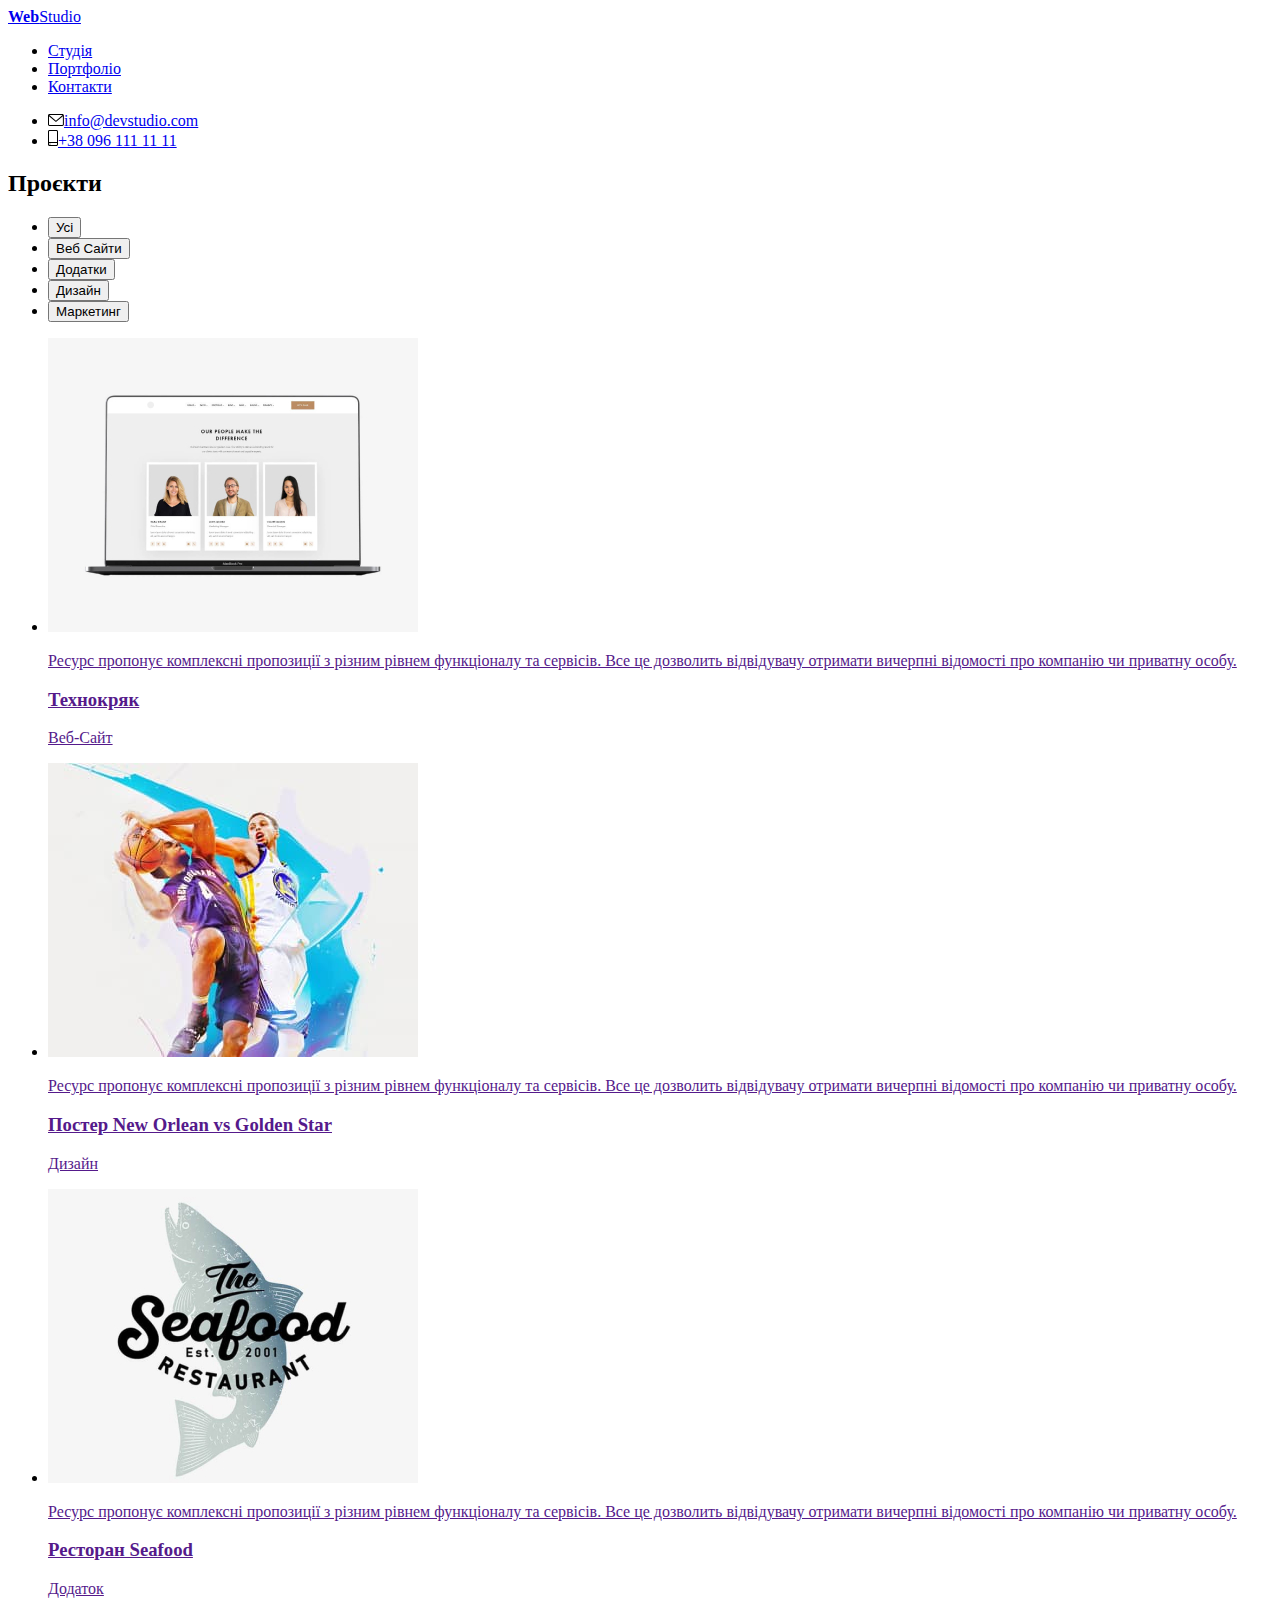
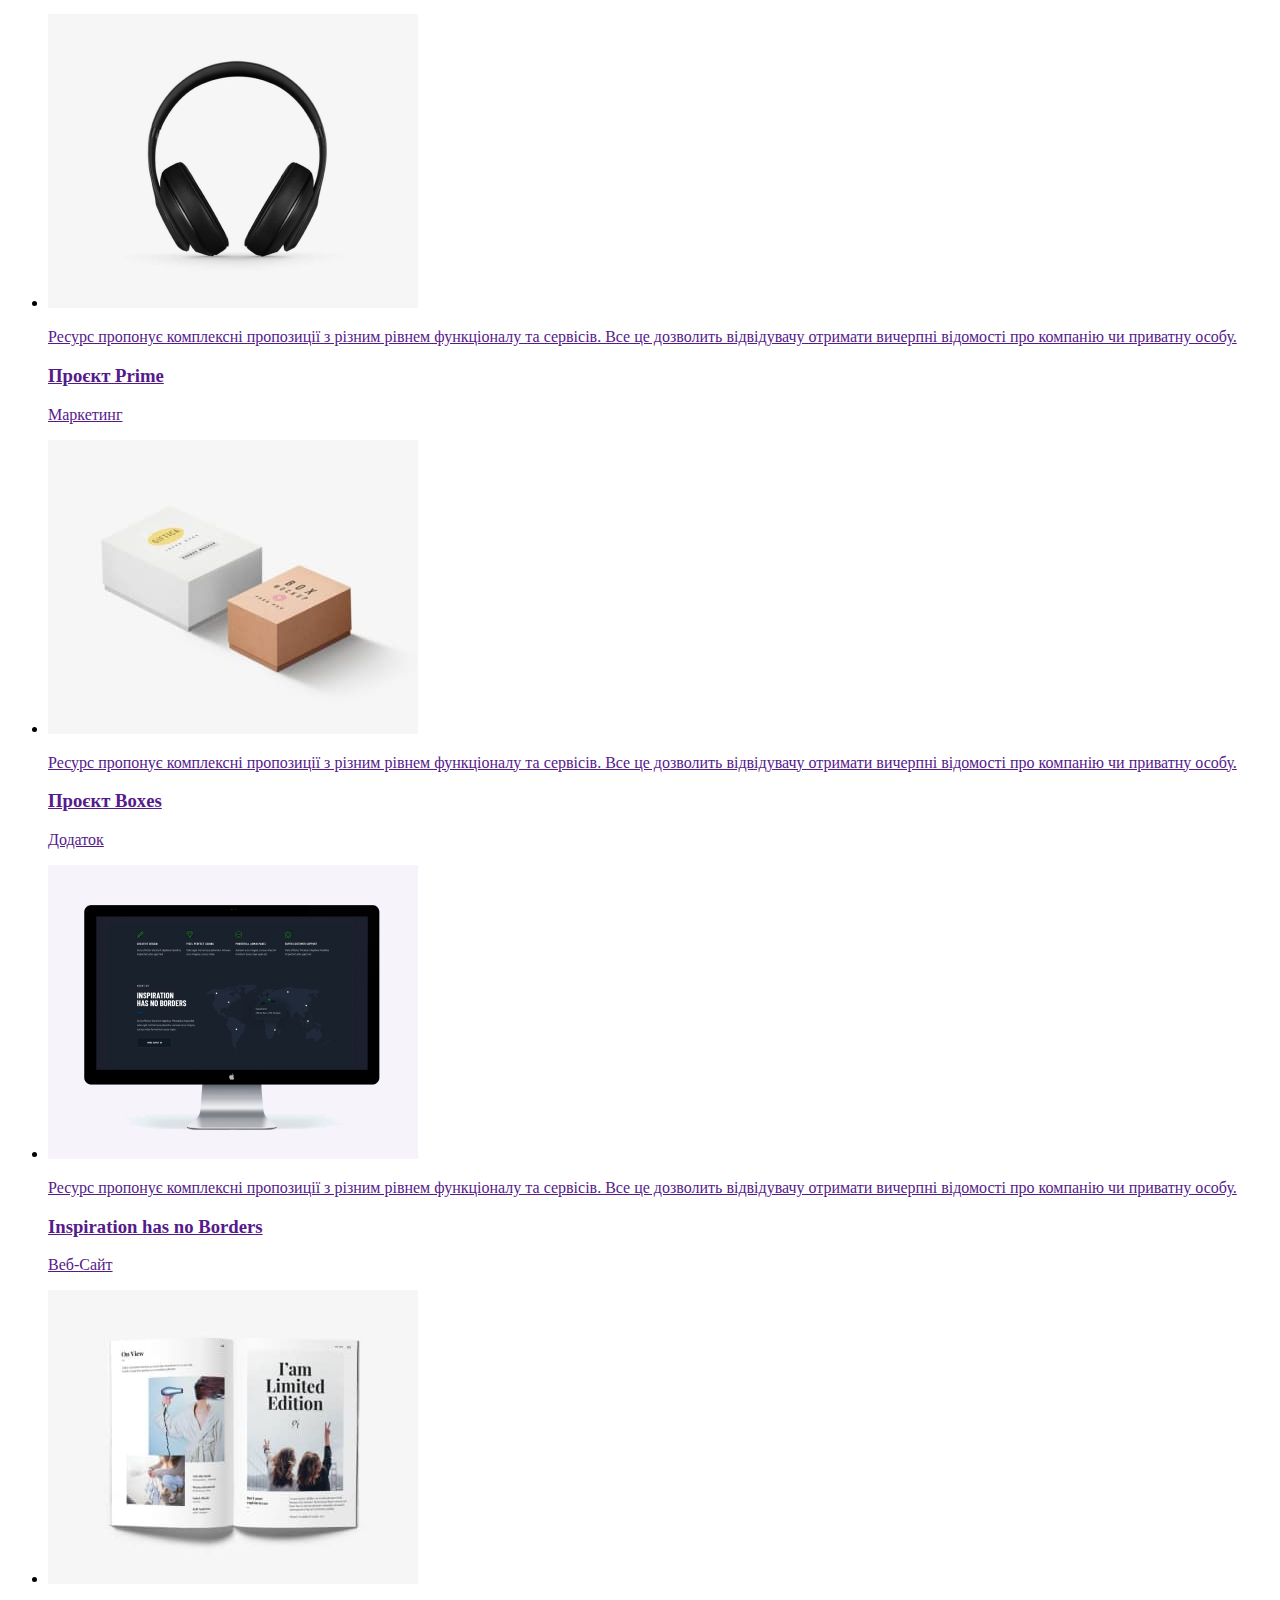
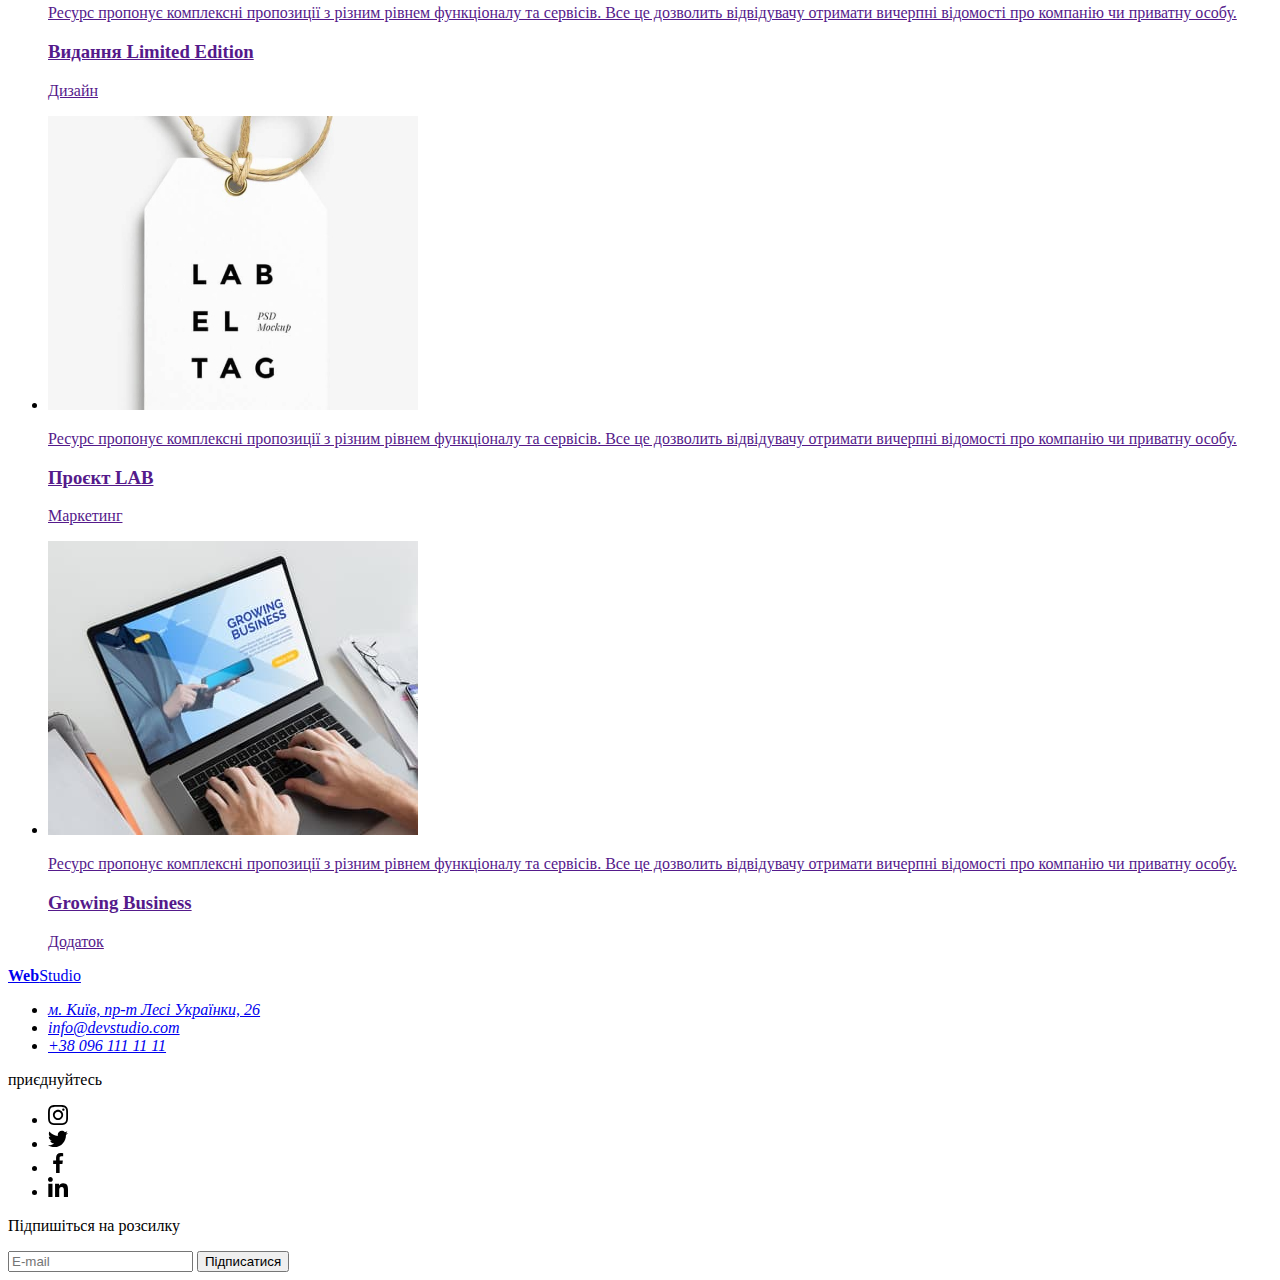
==== portfolio.html @ 529fc0c0 "help me" ====
<!DOCTYPE html>
<html lang="en">
  <head>
    <meta charset="UTF-8" />
    <meta name="viewport" content="width=device-width, initial-scale=1.0" />
    <title>WebStudio</title>
    <link rel="shortcut icon" href="./images/favicon.svg" type="image/x-icon" />
    <link
      rel="stylesheet"
      href="https://cdnjs.cloudflare.com/ajax/libs/modern-normalize/2.0.0/modern-normalize.min.css"
      integrity="sha512-4xo8blKMVCiXpTaLzQSLSw3KFOVPWhm/TRtuPVc4WG6kUgjH6J03IBuG7JZPkcWMxJ5huwaBpOpnwYElP/m6wg=="
      crossorigin="anonymous"
      referrerpolicy="no-referrer"
    />
    <link rel="preconnect" href="https://fonts.googleapis.com" />
    <link rel="preconnect" href="https://fonts.gstatic.com" crossorigin />
    <link
      href="https://fonts.googleapis.com/css2?family=Raleway:wght@700&family=Roboto:wght@400;500;700;900&display=swap"
      rel="stylesheet"
    />
  </head>
  <body>
    <header class="header">
      <div class="container">
        <a href="./index.html" class="link logo-link" class="logo"
          ><b class="logo-accent">Web</b>Studio</a
        >
        <nav class="nav">
          <ul class="list nav-list">
            <li class="nav-list-item">
              <a href="./index.html" class="nav-link">Студія</a>
            </li>
            <li class="nav-list-item">
              <a href="./portfolio.html" class="nav-link current">Портфоліо</a>
            </li>
            <li class="nav-list-item">
              <a href="./index.html" class="nav-link">Контакти</a>
            </li>
          </ul>
        </nav>
        <ul class="list contact-list">
          <li class="contact-list-item">
            <a href="mailto:info@devstudio.com" class="contact-link link"
            ><svg width="16" height="12" class="list-icon">
            <use href="./images/symbol-defs.svg#icon-envelope"></use></svg>info@devstudio.com
          </a>
          </li>
          <li class="contact-list-item">
            <a href="tel:+380961111111" class="contact-link link"
            ><svg width="10" height="16" class="list-icon">
            <use href="./images/symbol-defs.svg#icon-smartphone"></use></svg>+38 096 111 11 11
          </a>
          </li>
        </ul>
      </div>
    </header>
    <main class="main">
      <section class="projects">
        <div class="container">
          <h2 class="visually-hidden">Проєкти</h2>
          <ul class="list filter-list">
            <li class="filter-list-item">
              <button class="filter-btn">Усі</button>
            </li>
            <li class="filter-list-item">
              <button class="filter-btn">Веб Сайти</button>
            </li>
            <li class="filter-list-item">
              <button class="filter-btn">Додатки</button>
            </li>
            <li class="filter-list-item">
              <button class="filter-btn">Дизайн</button>
            </li>
            <li class="filter-list-item">
              <button class="filter-btn">Маркетинг</button>
            </li>
          </ul>
          <ul class="list projects-list">
            <li class="projects-item">
              <a href="" class="project-link">
                <div class="wrapper-project-img">
                  <img
                    src="./images/laptop_img.jpg"
                    class="project-img"
                    alt="Технокряк"
                  />
                  <div class="project-overlay">
                    <p class="text-overlay">
                      Ресурс пропонує комплексні пропозиції з різним рівнем
                      функціоналу та сервісів. Все це дозволить відвідувачу
                      отримати вичерпні відомості про компанію чи приватну
                      особу.
                    </p>
                  </div>
                </div>
                <div class="div-project">
                  <h3 class="project-item-title">Технокряк</h3>
                  <p class="project-subtitle">Веб-Сайт</p>
                </div>
              </a>
            </li>
            <li class="projects-item">
              <a href="" class="project-link">
                <div class="wrapper-project-img">
                  <img
                    src="./images/basketball_img.jpg"
                    class="project-img"
                    alt="Баскетбол"
                  />
                  <div class="project-overlay">
                    <p class="text-overlay">
                      Ресурс пропонує комплексні пропозиції з різним рівнем
                      функціоналу та сервісів. Все це дозволить відвідувачу
                      отримати вичерпні відомості про компанію чи приватну
                      особу.
                    </p>
                  </div>
                </div>
                <div class="div-project">
                  <h3 class="project-item-title">
                    Постер New Orlean vs Golden Star
                  </h3>
                  <p class="project-subtitle">Дизайн</p>
                </div>
              </a>
            </li>
            <li class="projects-item">
              <a href="" class="project-link">
                <div class="wrapper-project-img">
                  <img
                    src="./images/seafood_img.jpg"
                    class="project-img"
                    alt="Ресторан"
                  />
                  <div class="project-overlay">
                    <p class="text-overlay">
                      Ресурс пропонує комплексні пропозиції з різним рівнем
                      функціоналу та сервісів. Все це дозволить відвідувачу
                      отримати вичерпні відомості про компанію чи приватну
                      особу.
                    </p>
                  </div>
                </div>
                <div class="div-project">
                  <h3 class="project-item-title">Ресторан Seafood</h3>
                  <p class="project-subtitle">Додаток</p>
                </div>
              </a>
            </li>
            <li class="projects-item">
              <a href="" class="project-link">
                <div class="wrapper-project-img">
                  <img
                    src="./images/headphones_img.jpg"
                    class="project-img"
                    alt="навушнники"
                  />
                  <div class="project-overlay">
                    <p class="text-overlay">
                      Ресурс пропонує комплексні пропозиції з різним рівнем
                      функціоналу та сервісів. Все це дозволить відвідувачу
                      отримати вичерпні відомості про компанію чи приватну
                      особу.
                    </p>
                  </div>
                </div>
                <div class="div-project">
                  <h3 class="project-item-title">Проєкт Prime</h3>
                  <p class="project-subtitle">Маркетинг</p>
                </div>
              </a>
            </li>
            <li class="projects-item">
              <a href="" class="project-link">
                <div class="wrapper-project-img">
                  <img
                    src="./images/box_img.jpg"
                    class="project-img"
                    alt="Коробка"
                  />
                  <div class="project-overlay">
                    <p class="text-overlay">
                      Ресурс пропонує комплексні пропозиції з різним рівнем
                      функціоналу та сервісів. Все це дозволить відвідувачу
                      отримати вичерпні відомості про компанію чи приватну
                      особу.
                    </p>
                  </div>
                </div>
                <div class="div-project">
                  <h3 class="project-item-title">Проєкт Boxes</h3>
                  <p class="project-subtitle">Додаток</p>
                </div>
              </a>
            </li>
            <li class="projects-item">
              <a href="" class="project-link">
                <div class="wrapper-project-img">
                  <img
                    src="./images/screen_img.jpg"
                    class="project-img"
                    alt="екран"
                  />
                  <div class="project-overlay">
                    <p class="text-overlay">
                      Ресурс пропонує комплексні пропозиції з різним рівнем
                      функціоналу та сервісів. Все це дозволить відвідувачу
                      отримати вичерпні відомості про компанію чи приватну
                      особу.
                    </p>
                  </div>
                </div>
                <div class="div-project">
                  <h3 class="project-item-title">Inspiration has no Borders</h3>
                  <p class="project-subtitle">Веб-Сайт</p>
                </div>
              </a>
            </li>
            <li class="projects-item">
              <a href="" class="project-link">
                <div class="wrapper-project-img">
                  <img
                    src="./images/book_omg.jpg"
                    class="project-img"
                    alt="книга"
                  />
                  <div class="project-overlay">
                    <p class="text-overlay">
                      Ресурс пропонує комплексні пропозиції з різним рівнем
                      функціоналу та сервісів. Все це дозволить відвідувачу
                      отримати вичерпні відомості про компанію чи приватну
                      особу.
                    </p>
                  </div>
                </div>
                <div class="div-project">
                  <h3 class="project-item-title">Видання Limited Edition</h3>
                  <p class="project-subtitle">Дизайн</p>
                </div>
              </a>
            </li>
            <li class="projects-item">
              <a href="" class="project-link">
                <div class="wrapper-project-img">
                  <img
                    src="./images/lab_img.jpg"
                    class="project-img"
                    alt="Проект LAB"
                  />
                  <div class="project-overlay">
                    <p class="text-overlay">
                      Ресурс пропонує комплексні пропозиції з різним рівнем
                      функціоналу та сервісів. Все це дозволить відвідувачу
                      отримати вичерпні відомості про компанію чи приватну
                      особу.
                    </p>
                  </div>
                </div>
                <div class="div-project">
                  <h3 class="project-item-title">Проєкт LAB</h3>
                  <p class="project-subtitle">Маркетинг</p>
                </div>
              </a>
            </li>
            <li class="projects-item">
              <a href="" class="project-link">
                <div class="wrapper-project-img">
                  <img
                    src="./images/techno_img.jpg"
                    class="project-img"
                    alt="Бизнес"
                  />
                  <div class="project-overlay">
                    <p class="text-overlay">
                      Ресурс пропонує комплексні пропозиції з різним рівнем
                      функціоналу та сервісів. Все це дозволить відвідувачу
                      отримати вичерпні відомості про компанію чи приватну
                      особу.
                    </p>
                  </div>
                </div>
                <div class="div-project">
                  <h3 class="project-item-title">Growing Business</h3>
                  <p class="project-subtitle">Додаток</p>
                </div>
              </a>
            </li>
          </ul>
        </div>
      </section>
    </main>
    <footer class="footer">
      <div class="container">
        <div class="contact-div">
        <a href="./index.html" class="link footer-logo-link"><b class="logo-accent">Web</b>Studio</a>
        <address class="contact-address">
          <ul class="list contacts-list">
            <li class="contacts-list-item">
              <a
                href="https://goo.gl/maps/zTwNYQhZRMvZq7Xy6"
                target="_blank"
                class="address-link"
                >м. Київ, пр-т Лесі Українки, 26</a
              >
            </li>
            <li class="contacts-list-item">
              <a href="mailto:info@devstudio.com" class="footer-link"
                >info@devstudio.com</a
              >
            </li>
            <li class="contacts-list-item">
              <a href="tel:+380961111111" class="footer-link"
                >+38 096 111 11 11</a
              >
            </li>
          </ul>
        </address>
        </div>
        <div class="soc-div">
        <p class="join-subtitle">приєднуйтесь</p>
          <ul class="list join-soc-list">
              <li class="join-item"><a href="" class="soc-link"><svg width="20" height="20" class="soc-list-icon">
            <use href="./images/symbol-defs.svg#icon-instagram"></use></svg></a></li>
              <li class="join-item"><a href="" class="soc-link"><svg width="20" height="20" class="soc-list-icon">
            <use href="./images/symbol-defs.svg#icon-twitter"></use></svg></a></li>
              <li class="join-item"><a href="" class="soc-link"><svg width="20" height="20" class="soc-list-icon">
            <use href="./images/symbol-defs.svg#icon-facebook"></use></svg></a></li>
              <li class="join-item"><a href="" class="soc-link"><svg width="20" height="20" class="soc-list-icon">
            <use href="./images/symbol-defs.svg#icon-linkedin"></use></svg></a></li>
          </ul>
          </div>
          <div class="footer-form-div">
            <p class="footer-form-text">Підпишіться на розсилку</p>
            <form class="footer-form">
              <input type="email" name="email" placeholder="E-mail" class="footer-form-input">
              <button type="submit" class="footer-form-btn">Підписатися</button>
            </form>
          </div>
      </div>
    </footer>
  </body>
</html>
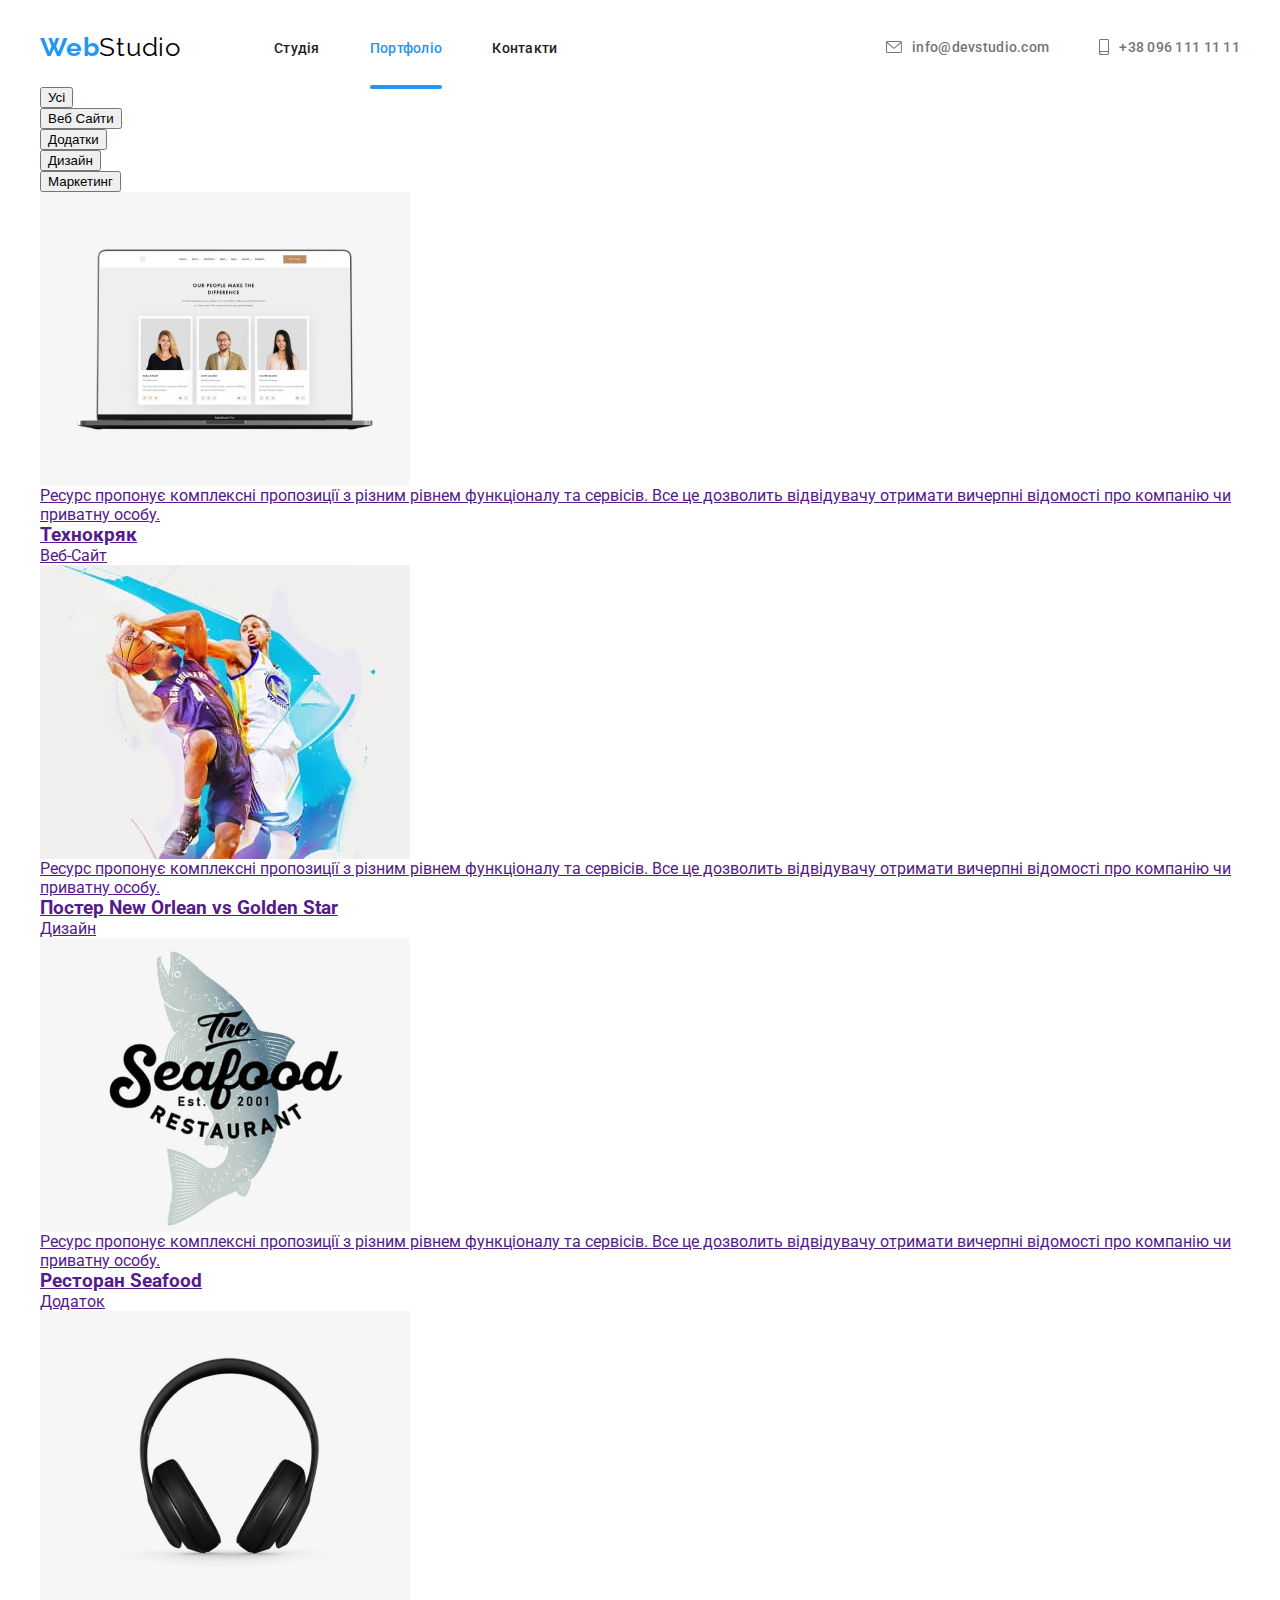
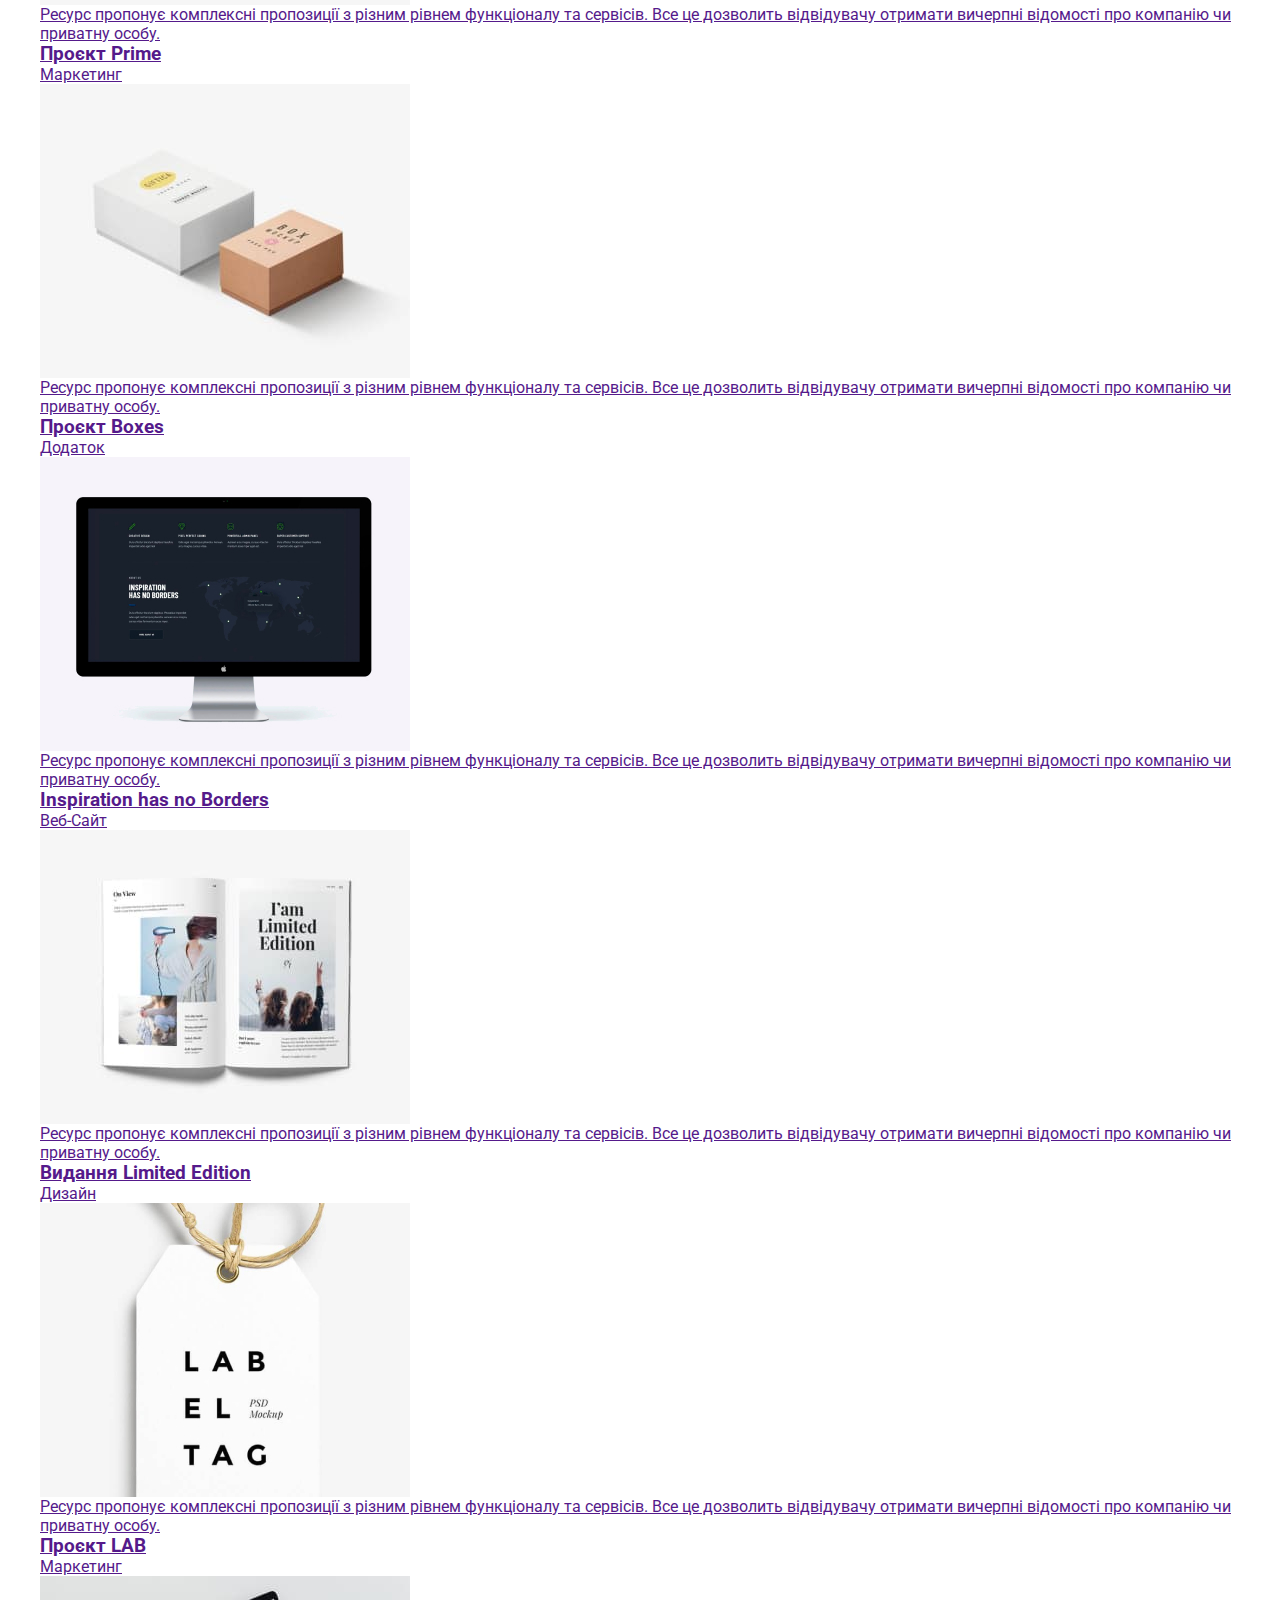
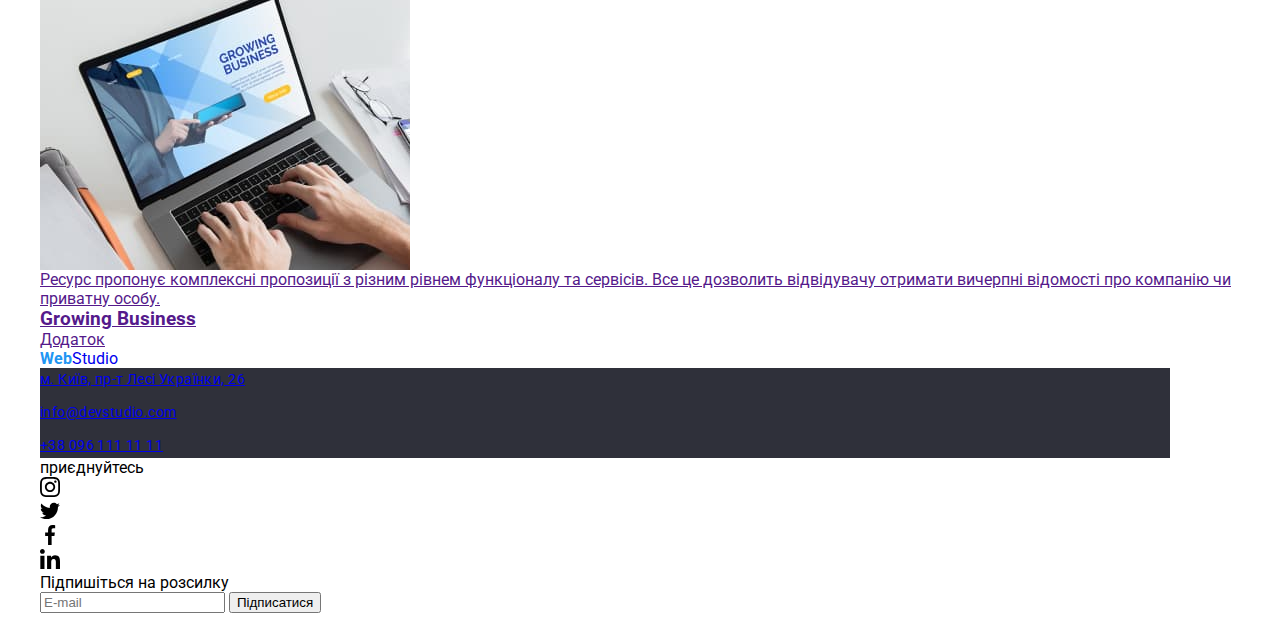
==== commit 0b6bab47: "big problem" ====
--- a/portfolio.html
+++ b/portfolio.html
@@ -12,6 +12,7 @@
       crossorigin="anonymous"
       referrerpolicy="no-referrer"
     />
+    <link rel="stylesheet" href="./css/main.min.css">
     <link rel="preconnect" href="https://fonts.googleapis.com" />
     <link rel="preconnect" href="https://fonts.gstatic.com" crossorigin />
     <link
--- a/css/main.min.css
+++ b/css/main.min.css
@@ -0,0 +1 @@
+:root{--accent-color: #2196f3;--main-color: #212121;--add-color: #757575;--add-white: #ffffff;--main-bd-color: #2f303a;--bg-color: #4DB02A}body{font-family:Roboto}h1,h2,h3,h4,p{margin-top:0;margin-bottom:0}ul{margin-top:0;margin-bottom:0;padding-left:0}img{display:block;max-width:100%;height:auto}.list{list-style:none;padding:0}.link{text-decoration:none}.visually-hidden{position:absolute;width:1px;height:1px;margin:-1px;border:0;padding:0;white-space:nowrap;-webkit-clip-path:inset(100%);clip-path:inset(100%);clip:rect(0 0 0 0);overflow:hidden}.container{width:1200px;margin:0 auto;padding:0 15px}.header{padding-top:24px;padding-bottom:25px}.header .container{display:-webkit-box;display:-ms-flexbox;display:flex;-webkit-box-align:center;-ms-flex-align:center;align-items:center}.logo-link{font-family:Raleway;font-size:26px;letter-spacing:.78px;margin-right:93px;color:#000}.logo-link{text-decoration:none}.current.nav-link{color:var(--accent-color)}.current::after{content:"";display:block;height:4px;width:100%;background-color:var(--accent-color);position:absolute;top:45px;border-radius:2px;-webkit-transition:-webkit-transform 250ms cubic-bezier(0.4, 0, 0.2, 1);transition:-webkit-transform 250ms cubic-bezier(0.4, 0, 0.2, 1);transition:transform 250ms cubic-bezier(0.4, 0, 0.2, 1);transition:transform 250ms cubic-bezier(0.4, 0, 0.2, 1), -webkit-transform 250ms cubic-bezier(0.4, 0, 0.2, 1)}.current:hover:after{-webkit-transform:translateY(-20px);-ms-transform:translateY(-20px);transform:translateY(-20px)}.logo-accent{color:var(--accent-color)}.nav-list{display:-webkit-box;display:-ms-flexbox;display:flex;gap:50px}.nav-link{color:var(--main-color);font-size:14px;font-weight:500;letter-spacing:.28px;text-decoration:none;position:relative;-webkit-transition:color 250ms cubic-bezier(0.4, 0, 0.2, 1);transition:color 250ms cubic-bezier(0.4, 0, 0.2, 1)}.nav-link:hover,.nav-link:focus{color:var(--accent-color);cursor:pointer}.advantages{padding-top:94px;padding-bottom:94px}.advantages-list{display:-webkit-box;display:-ms-flexbox;display:flex;gap:30px}.advantages-item-title{color:var(--main-color);font-size:14px;letter-spacing:.42px;-ms-flex-preferred-size:calc((100% - 90px)/4);flex-basis:calc((100% - 90px)/4)}.advantages-item-title::before{content:"";width:270px;height:120px;border-radius:4px;background-color:var(--add-white);background-position:center;background-repeat:no-repeat;display:block;margin-bottom:30px}.advantages-item-title:nth-child(1)::before{background-image:url(../images/group_svg1_svg.svg)}.advantages-item-title:nth-child(2)::before{background-image:url(../images/clock_svg2_svg.svg)}.advantages-item-title:nth-child(3)::before{background-image:url(../images/diagram_svg3_svg.svg)}.advantages-item-title:nth-child(4)::before{background-image:url(../images/astronaut_svg4_svg.svg)}.advantages-subtitle{color:var(--add-color);font-size:14px;line-height:1.71;letter-spacing:.42px}.advantages-title{color:var(--main-color);font-size:14px;padding-bottom:10px}.contact-address{color:var(--add-white);background-color:var(--main-bd-color);font-size:14px;line-height:1.71;letter-spacing:.42px;text-decoration:none;-webkit-transition:color 250ms cubic-bezier(0.4, 0, 0.2, 1);transition:color 250ms cubic-bezier(0.4, 0, 0.2, 1)}.contact-address:hover{color:var(--accent-color);cursor:pointer}.contact-address{font-style:normal}.contact-div{margin-right:70px;display:-webkit-box;display:-ms-flexbox;display:flex;-webkit-box-orient:vertical;-webkit-box-direction:normal;-ms-flex-direction:column;flex-direction:column}.contact-list{color:var(--add-color);font-size:14px;font-weight:500;letter-spacing:.28px;text-decoration:none;display:-webkit-box;display:-ms-flexbox;display:flex;margin-left:auto;gap:50px}.contact-link{color:var(--add-color);font-size:14px;font-weight:500;letter-spacing:.28px;text-decoration:none;display:-webkit-box;display:-ms-flexbox;display:flex;-webkit-box-align:center;-ms-flex-align:center;align-items:center;gap:10px;-webkit-transition:color 250ms cubic-bezier(0.4, 0, 0.2, 1);transition:color 250ms cubic-bezier(0.4, 0, 0.2, 1)}.contact-link:hover,.contact-link:focus{color:var(--accent-color);cursor:pointer}.contacts-list-item:not(:last-child){margin-bottom:9px}.list-icon{display:inline-block;fill:#757575;-webkit-transition:fill 250ms cubic-bezier(0.4, 0, 0.2, 1);transition:fill 250ms cubic-bezier(0.4, 0, 0.2, 1)}.contact-link:hover .list-icon,.contact-link:focus .list-icon{fill:var(--accent-color)}.hero-contant{color:var(--add-white);background-color:var(--main-bd-color);text-align:center;padding-top:200px;padding-bottom:200px;background-repeat:no-repeat;background-image:-webkit-gradient(linear, left top, left bottom, from(rgba(47, 48, 58, 0.4)), to(rgba(47, 48, 58, 0.4))),url(../images/peaple_img.jpg);background-image:linear-gradient(rgba(47, 48, 58, 0.4), rgba(47, 48, 58, 0.4)),url(../images/peaple_img.jpg);text-align:center}.hero-contant-title{color:var(--add-white);font-size:44px;font-weight:900;line-height:1.36;margin-bottom:30px;text-transform:uppercase;letter-spacing:2.64px}.hero-contant-btn{color:var(--add-white);background-color:var(--accent-color);font-size:16px;font-weight:700;line-height:1.87;letter-spacing:.96px;border-radius:4px;padding-top:10px;padding-bottom:10px;padding-left:32px;padding-right:32px;border:none;-webkit-box-shadow:0px 4px 4px 0px rgba(0,0,0,.15);box-shadow:0px 4px 4px 0px rgba(0,0,0,.15);-webkit-transition:opacity 250ms cubic-bezier(0.4, 0, 0.2, 1);transition:opacity 250ms cubic-bezier(0.4, 0, 0.2, 1)}.hero-contant-btn:hover,.hero-contant-btn:focus{cursor:pointer;opacity:.7}.header{padding-top:24px;padding-bottom:25px}.header .container{display:-webkit-box;display:-ms-flexbox;display:flex;-webkit-box-align:center;-ms-flex-align:center;align-items:center}.logo-link{font-family:Raleway;font-size:26px;letter-spacing:.78px;margin-right:93px;color:#000}.logo-link{text-decoration:none}.current.nav-link{color:var(--accent-color)}.current::after{content:"";display:block;height:4px;width:100%;background-color:var(--accent-color);position:absolute;top:45px;border-radius:2px;-webkit-transition:-webkit-transform 250ms cubic-bezier(0.4, 0, 0.2, 1);transition:-webkit-transform 250ms cubic-bezier(0.4, 0, 0.2, 1);transition:transform 250ms cubic-bezier(0.4, 0, 0.2, 1);transition:transform 250ms cubic-bezier(0.4, 0, 0.2, 1), -webkit-transform 250ms cubic-bezier(0.4, 0, 0.2, 1)}.current:hover:after{-webkit-transform:translateY(-20px);-ms-transform:translateY(-20px);transform:translateY(-20px)}.logo-accent{color:var(--accent-color)}.nav-list{display:-webkit-box;display:-ms-flexbox;display:flex;gap:50px}.nav-link{color:var(--main-color);font-size:14px;font-weight:500;letter-spacing:.28px;text-decoration:none;position:relative;-webkit-transition:color 250ms cubic-bezier(0.4, 0, 0.2, 1);transition:color 250ms cubic-bezier(0.4, 0, 0.2, 1)}.nav-link:hover,.nav-link:focus{color:var(--accent-color);cursor:pointer}/*# sourceMappingURL=main.min.css.map */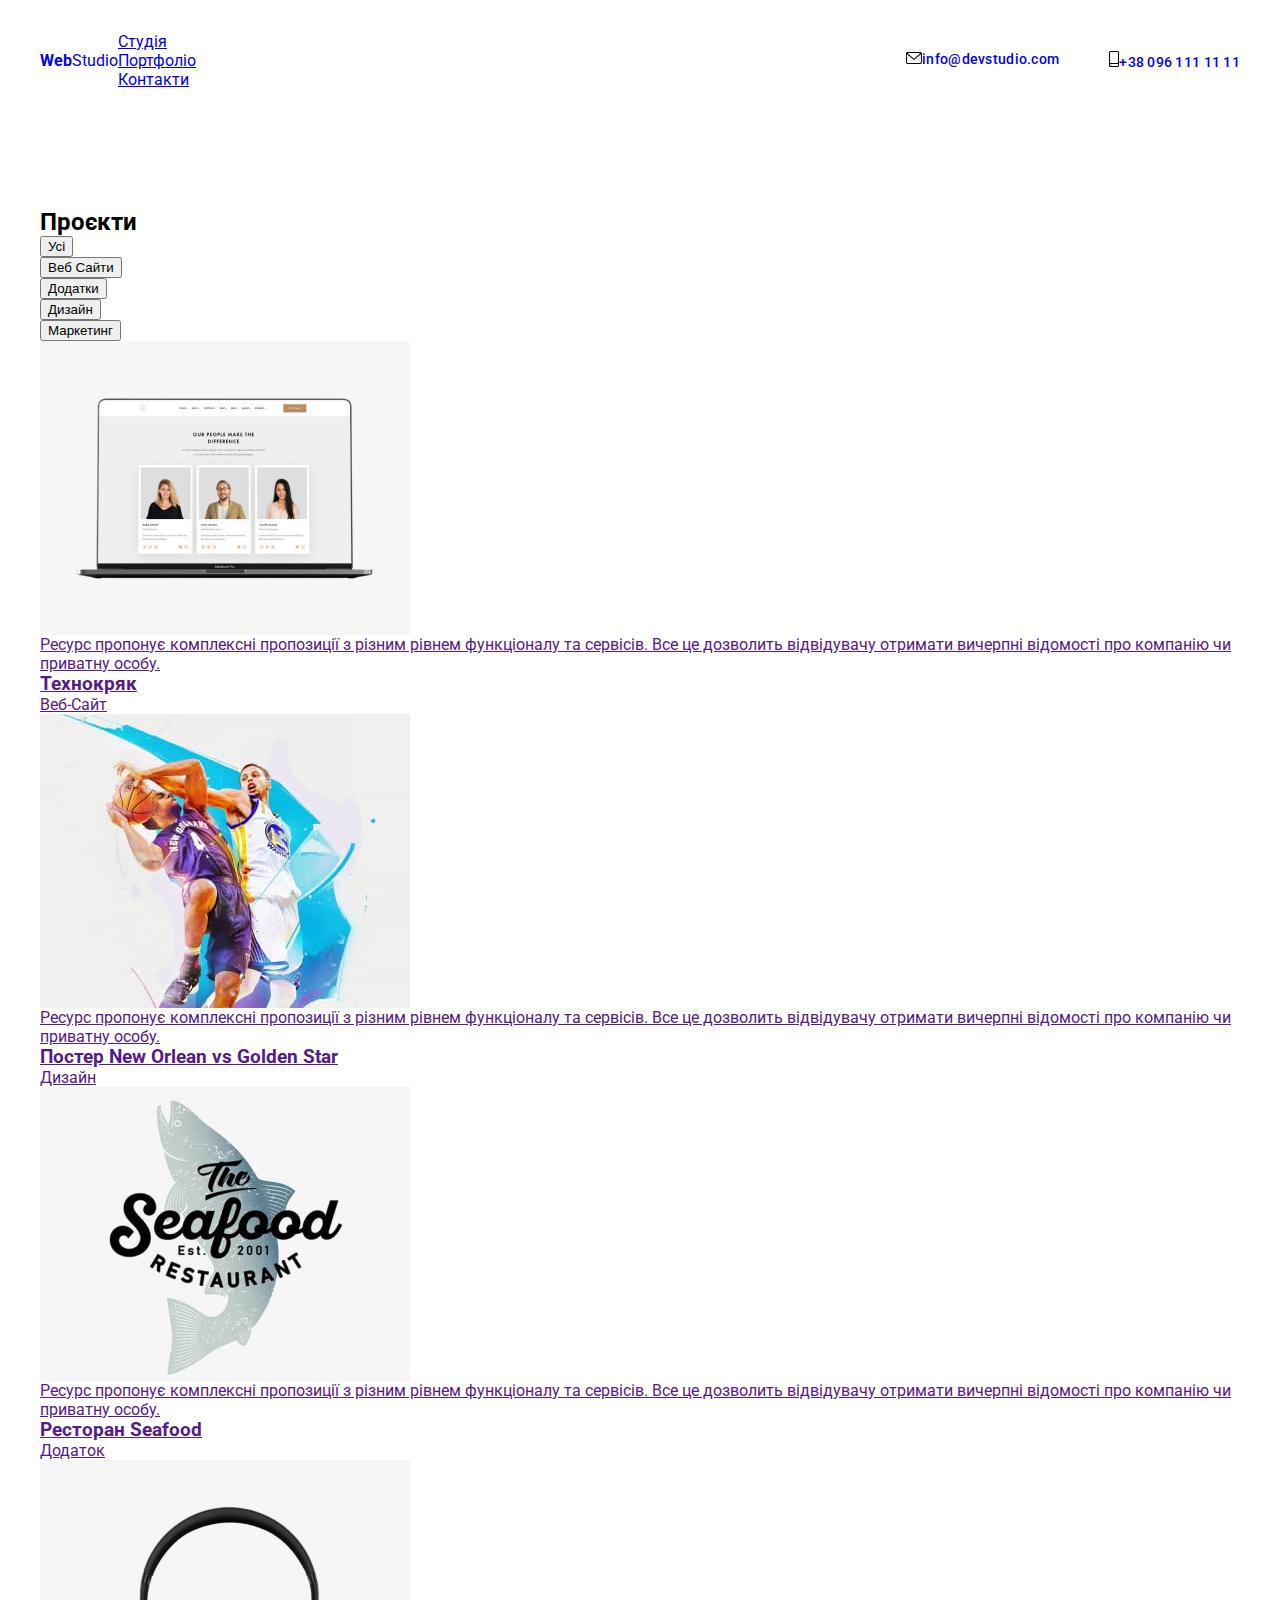
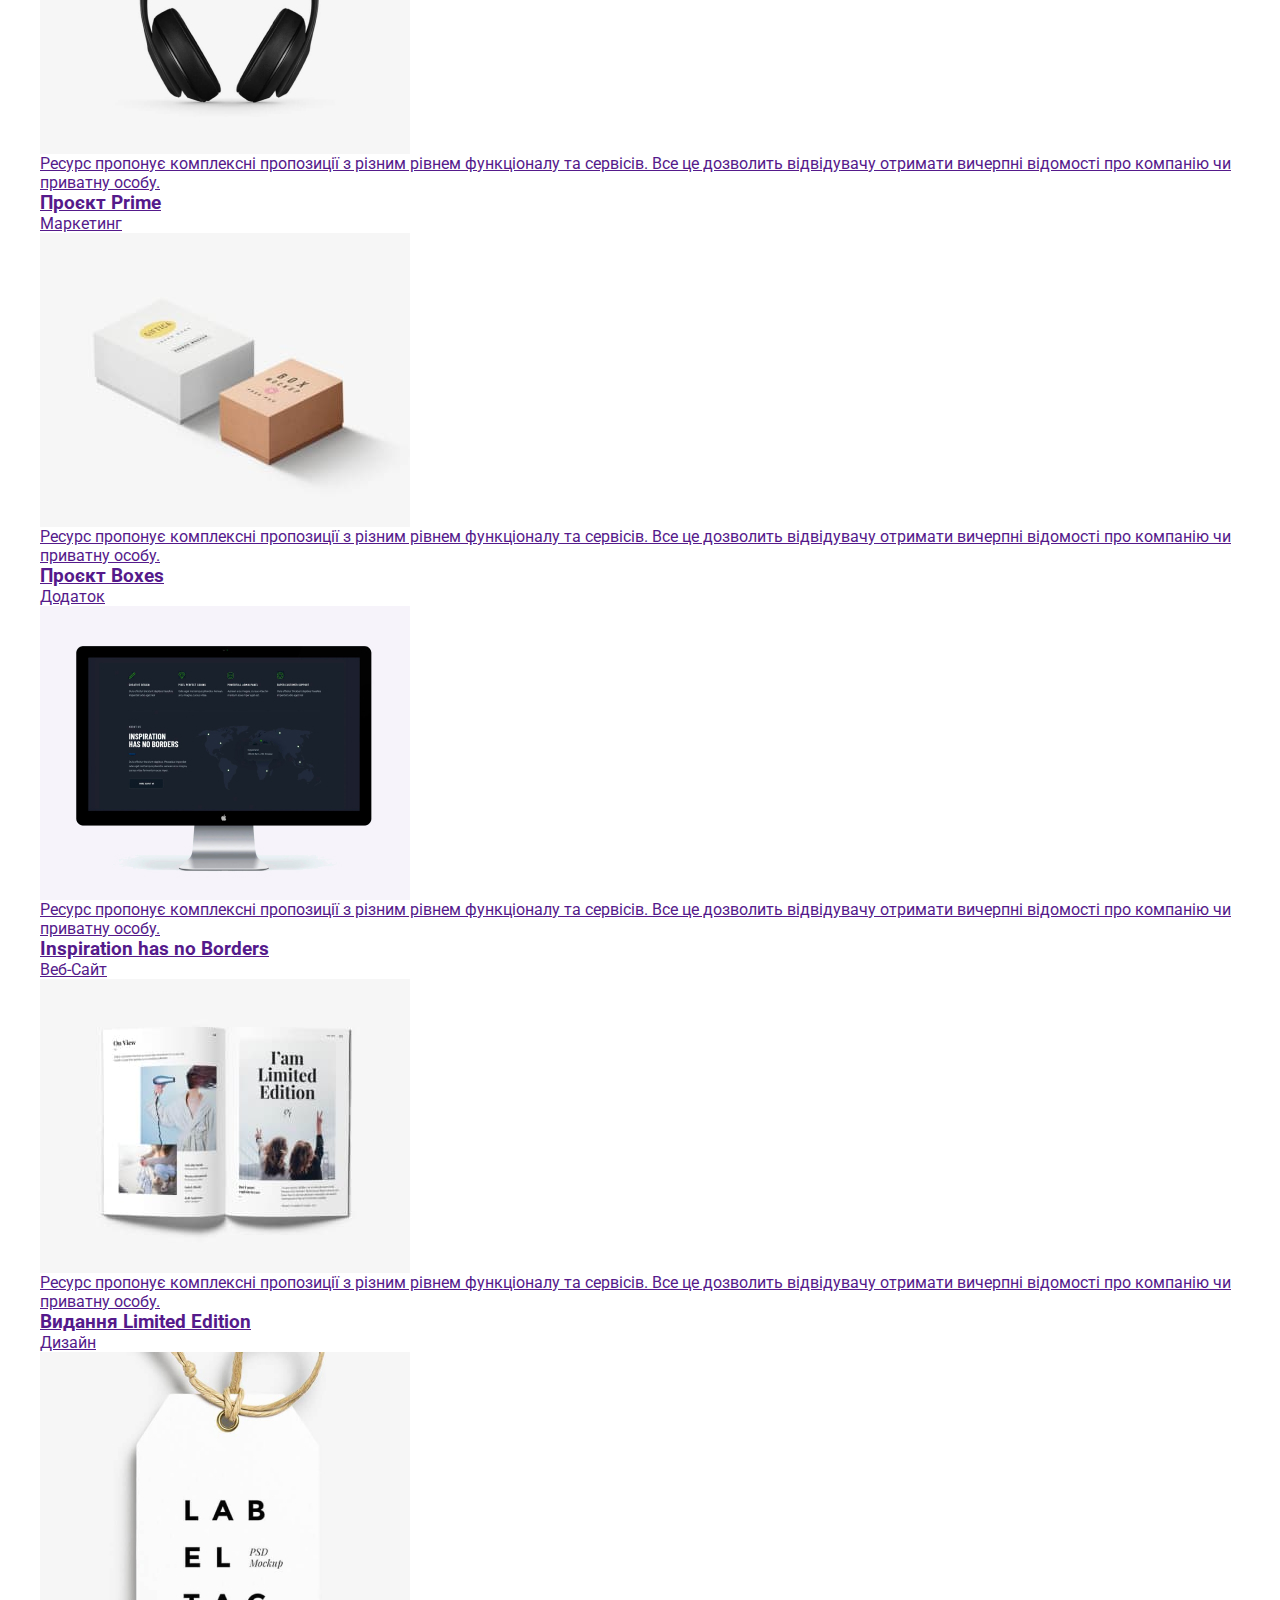
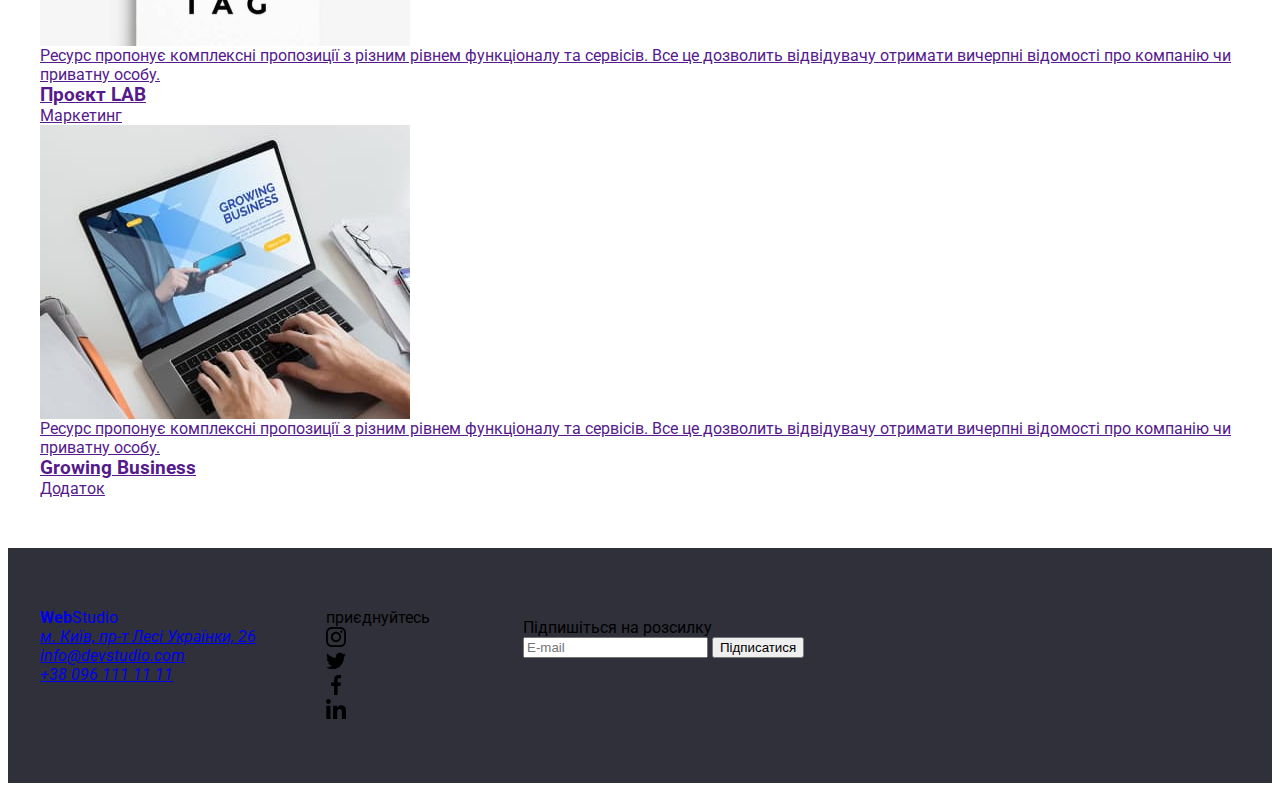
==== commit 43bddfce: "Finish and review" ====
--- a/portfolio.html
+++ b/portfolio.html
@@ -23,32 +23,30 @@
   <body>
     <header class="header">
       <div class="container">
-        <a href="./index.html" class="link logo-link" class="logo"
-          ><b class="logo-accent">Web</b>Studio</a
-        >
+       <a href="./index.html"  class="logo header__logo link"><b class="logo__accent">Web</b>Studio</a>
         <nav class="nav">
-          <ul class="list nav-list">
-            <li class="nav-list-item">
-              <a href="./index.html" class="nav-link">Студія</a>
-            </li>
-            <li class="nav-list-item">
-              <a href="./portfolio.html" class="nav-link current">Портфоліо</a>
-            </li>
-            <li class="nav-list-item">
-              <a href="./index.html" class="nav-link">Контакти</a>
+          <ul class="list nav__list">
+            <li class="nav__item">
+              <a href="./index.html" class="nav__link">Студія</a>
+            </li>
+            <li class="nav__item">
+              <a href="./portfolio.html" class="nav__link--current">Портфоліо</a>
+            </li>
+            <li class="nav__item">
+              <a href="./index.html" class="nav__link">Контакти</a>
             </li>
           </ul>
         </nav>
         <ul class="list contact-list">
-          <li class="contact-list-item">
-            <a href="mailto:info@devstudio.com" class="contact-link link"
-            ><svg width="16" height="12" class="list-icon">
+          <li class="contact__item">
+            <a href="mailto:info@devstudio.com" class="contact-list__link link"
+            ><svg width="16" height="12" class="contact-list__icon">
             <use href="./images/symbol-defs.svg#icon-envelope"></use></svg>info@devstudio.com
           </a>
           </li>
-          <li class="contact-list-item">
-            <a href="tel:+380961111111" class="contact-link link"
-            ><svg width="10" height="16" class="list-icon">
+          <li class="contact__item">
+            <a href="tel:+380961111111" class="contact-list__link link"
+            ><svg width="10" height="16" class="contact-list__icon">
             <use href="./images/symbol-defs.svg#icon-smartphone"></use></svg>+38 096 111 11 11
           </a>
           </li>
@@ -58,231 +56,231 @@
     <main class="main">
       <section class="projects">
         <div class="container">
-          <h2 class="visually-hidden">Проєкти</h2>
-          <ul class="list filter-list">
-            <li class="filter-list-item">
-              <button class="filter-btn">Усі</button>
-            </li>
-            <li class="filter-list-item">
-              <button class="filter-btn">Веб Сайти</button>
-            </li>
-            <li class="filter-list-item">
-              <button class="filter-btn">Додатки</button>
-            </li>
-            <li class="filter-list-item">
-              <button class="filter-btn">Дизайн</button>
-            </li>
-            <li class="filter-list-item">
-              <button class="filter-btn">Маркетинг</button>
-            </li>
-          </ul>
-          <ul class="list projects-list">
-            <li class="projects-item">
-              <a href="" class="project-link">
-                <div class="wrapper-project-img">
+          <h2 class="visually__hidden">Проєкти</h2>
+          <ul class="list filter__list">
+            <li class="filter__item">
+              <button class="filter__btn">Усі</button>
+            </li>
+            <li class="filter__item">
+              <button class="filter__btn">Веб Сайти</button>
+            </li>
+            <li class="filter__item">
+              <button class="filter__btn">Додатки</button>
+            </li>
+            <li class="filter__item">
+              <button class="filter__btn">Дизайн</button>
+            </li>
+            <li class="filter__item">
+              <button class="filter__btn">Маркетинг</button>
+            </li>
+          </ul>
+          <ul class="list projects__list">
+            <li class="projects__item">
+              <a href="" class="project__link">
+                <div class="project__wrapper-img">
                   <img
                     src="./images/laptop_img.jpg"
-                    class="project-img"
+                    class="project__img"
                     alt="Технокряк"
                   />
-                  <div class="project-overlay">
-                    <p class="text-overlay">
-                      Ресурс пропонує комплексні пропозиції з різним рівнем
-                      функціоналу та сервісів. Все це дозволить відвідувачу
-                      отримати вичерпні відомості про компанію чи приватну
-                      особу.
-                    </p>
-                  </div>
-                </div>
-                <div class="div-project">
-                  <h3 class="project-item-title">Технокряк</h3>
-                  <p class="project-subtitle">Веб-Сайт</p>
-                </div>
-              </a>
-            </li>
-            <li class="projects-item">
-              <a href="" class="project-link">
-                <div class="wrapper-project-img">
+                  <div class="project__overlay">
+                    <p class="text__overlay">
+                      Ресурс пропонує комплексні пропозиції з різним рівнем
+                      функціоналу та сервісів. Все це дозволить відвідувачу
+                      отримати вичерпні відомості про компанію чи приватну
+                      особу.
+                    </p>
+                  </div>
+                </div>
+                <div class="div__project">
+                  <h3 class="project__title">Технокряк</h3>
+                  <p class="project__subtitle">Веб-Сайт</p>
+                </div>
+              </a>
+            </li>
+            <li class="projects__item">
+              <a href="" class="project__link">
+                <div class="project__wrapper-img">
                   <img
                     src="./images/basketball_img.jpg"
-                    class="project-img"
+                    class="project__img"
                     alt="Баскетбол"
                   />
-                  <div class="project-overlay">
-                    <p class="text-overlay">
-                      Ресурс пропонує комплексні пропозиції з різним рівнем
-                      функціоналу та сервісів. Все це дозволить відвідувачу
-                      отримати вичерпні відомості про компанію чи приватну
-                      особу.
-                    </p>
-                  </div>
-                </div>
-                <div class="div-project">
-                  <h3 class="project-item-title">
+                  <div class="project__overlay">
+                    <p class="text__overlay">
+                      Ресурс пропонує комплексні пропозиції з різним рівнем
+                      функціоналу та сервісів. Все це дозволить відвідувачу
+                      отримати вичерпні відомості про компанію чи приватну
+                      особу.
+                    </p>
+                  </div>
+                </div>
+                <div class="div__project">
+                  <h3 class="project__title">
                     Постер New Orlean vs Golden Star
                   </h3>
-                  <p class="project-subtitle">Дизайн</p>
-                </div>
-              </a>
-            </li>
-            <li class="projects-item">
-              <a href="" class="project-link">
-                <div class="wrapper-project-img">
+                  <p class="project__subtitle">Дизайн</p>
+                </div>
+              </a>
+            </li>
+            <li class="projects__item">
+              <a href="" class="project__link">
+                <div class="wrapper__project-img">
                   <img
                     src="./images/seafood_img.jpg"
-                    class="project-img"
+                    class="project__img"
                     alt="Ресторан"
                   />
-                  <div class="project-overlay">
-                    <p class="text-overlay">
-                      Ресурс пропонує комплексні пропозиції з різним рівнем
-                      функціоналу та сервісів. Все це дозволить відвідувачу
-                      отримати вичерпні відомості про компанію чи приватну
-                      особу.
-                    </p>
-                  </div>
-                </div>
-                <div class="div-project">
-                  <h3 class="project-item-title">Ресторан Seafood</h3>
-                  <p class="project-subtitle">Додаток</p>
-                </div>
-              </a>
-            </li>
-            <li class="projects-item">
-              <a href="" class="project-link">
-                <div class="wrapper-project-img">
+                  <div class="project__overlay">
+                    <p class="text__overlay">
+                      Ресурс пропонує комплексні пропозиції з різним рівнем
+                      функціоналу та сервісів. Все це дозволить відвідувачу
+                      отримати вичерпні відомості про компанію чи приватну
+                      особу.
+                    </p>
+                  </div>
+                </div>
+                <div class="div__project">
+                  <h3 class="project__title">Ресторан Seafood</h3>
+                  <p class="project__subtitle">Додаток</p>
+                </div>
+              </a>
+            </li>
+            <li class="projects__item">
+              <a href="" class="project__link">
+                <div class="wrapper__project-img">
                   <img
                     src="./images/headphones_img.jpg"
-                    class="project-img"
+                    class="project__img"
                     alt="навушнники"
                   />
-                  <div class="project-overlay">
-                    <p class="text-overlay">
-                      Ресурс пропонує комплексні пропозиції з різним рівнем
-                      функціоналу та сервісів. Все це дозволить відвідувачу
-                      отримати вичерпні відомості про компанію чи приватну
-                      особу.
-                    </p>
-                  </div>
-                </div>
-                <div class="div-project">
-                  <h3 class="project-item-title">Проєкт Prime</h3>
-                  <p class="project-subtitle">Маркетинг</p>
-                </div>
-              </a>
-            </li>
-            <li class="projects-item">
-              <a href="" class="project-link">
-                <div class="wrapper-project-img">
+                  <div class="project__overlay">
+                    <p class="text__overlay">
+                      Ресурс пропонує комплексні пропозиції з різним рівнем
+                      функціоналу та сервісів. Все це дозволить відвідувачу
+                      отримати вичерпні відомості про компанію чи приватну
+                      особу.
+                    </p>
+                  </div>
+                </div>
+                <div class="div__project">
+                  <h3 class="project__title">Проєкт Prime</h3>
+                  <p class="project__subtitle">Маркетинг</p>
+                </div>
+              </a>
+            </li>
+            <li class="projects__item">
+              <a href="" class="project__link">
+                <div class="wrapper__project-img">
                   <img
                     src="./images/box_img.jpg"
-                    class="project-img"
+                    class="project__img"
                     alt="Коробка"
                   />
-                  <div class="project-overlay">
-                    <p class="text-overlay">
-                      Ресурс пропонує комплексні пропозиції з різним рівнем
-                      функціоналу та сервісів. Все це дозволить відвідувачу
-                      отримати вичерпні відомості про компанію чи приватну
-                      особу.
-                    </p>
-                  </div>
-                </div>
-                <div class="div-project">
-                  <h3 class="project-item-title">Проєкт Boxes</h3>
-                  <p class="project-subtitle">Додаток</p>
-                </div>
-              </a>
-            </li>
-            <li class="projects-item">
-              <a href="" class="project-link">
-                <div class="wrapper-project-img">
+                  <div class="project__overlay">
+                    <p class="text__overlay">
+                      Ресурс пропонує комплексні пропозиції з різним рівнем
+                      функціоналу та сервісів. Все це дозволить відвідувачу
+                      отримати вичерпні відомості про компанію чи приватну
+                      особу.
+                    </p>
+                  </div>
+                </div>
+                <div class="div__project">
+                  <h3 class="project__title">Проєкт Boxes</h3>
+                  <p class="project__subtitle">Додаток</p>
+                </div>
+              </a>
+            </li>
+            <li class="projects__item">
+              <a href="" class="project__link">
+                <div class="wrapper__project-img">
                   <img
                     src="./images/screen_img.jpg"
-                    class="project-img"
+                    class="project__img"
                     alt="екран"
                   />
-                  <div class="project-overlay">
-                    <p class="text-overlay">
-                      Ресурс пропонує комплексні пропозиції з різним рівнем
-                      функціоналу та сервісів. Все це дозволить відвідувачу
-                      отримати вичерпні відомості про компанію чи приватну
-                      особу.
-                    </p>
-                  </div>
-                </div>
-                <div class="div-project">
-                  <h3 class="project-item-title">Inspiration has no Borders</h3>
-                  <p class="project-subtitle">Веб-Сайт</p>
-                </div>
-              </a>
-            </li>
-            <li class="projects-item">
-              <a href="" class="project-link">
-                <div class="wrapper-project-img">
+                  <div class="project__overlay">
+                    <p class="text__overlay">
+                      Ресурс пропонує комплексні пропозиції з різним рівнем
+                      функціоналу та сервісів. Все це дозволить відвідувачу
+                      отримати вичерпні відомості про компанію чи приватну
+                      особу.
+                    </p>
+                  </div>
+                </div>
+                <div class="div__project">
+                  <h3 class="project__title">Inspiration has no Borders</h3>
+                  <p class="project__subtitle">Веб-Сайт</p>
+                </div>
+              </a>
+            </li>
+            <li class="projects__item">
+              <a href="" class="project__link">
+                <div class="wrapper__project-img">
                   <img
                     src="./images/book_omg.jpg"
-                    class="project-img"
+                    class="project__img"
                     alt="книга"
                   />
-                  <div class="project-overlay">
-                    <p class="text-overlay">
-                      Ресурс пропонує комплексні пропозиції з різним рівнем
-                      функціоналу та сервісів. Все це дозволить відвідувачу
-                      отримати вичерпні відомості про компанію чи приватну
-                      особу.
-                    </p>
-                  </div>
-                </div>
-                <div class="div-project">
-                  <h3 class="project-item-title">Видання Limited Edition</h3>
-                  <p class="project-subtitle">Дизайн</p>
-                </div>
-              </a>
-            </li>
-            <li class="projects-item">
-              <a href="" class="project-link">
-                <div class="wrapper-project-img">
+                  <div class="project__overlay">
+                    <p class="text__overlay">
+                      Ресурс пропонує комплексні пропозиції з різним рівнем
+                      функціоналу та сервісів. Все це дозволить відвідувачу
+                      отримати вичерпні відомості про компанію чи приватну
+                      особу.
+                    </p>
+                  </div>
+                </div>
+                <div class="div__project">
+                  <h3 class="project__title">Видання Limited Edition</h3>
+                  <p class="project__subtitle">Дизайн</p>
+                </div>
+              </a>
+            </li>
+            <li class="projects__item">
+              <a href="" class="project__link">
+                <div class="wrapper__project-img">
                   <img
                     src="./images/lab_img.jpg"
-                    class="project-img"
+                    class="project__img"
                     alt="Проект LAB"
                   />
-                  <div class="project-overlay">
-                    <p class="text-overlay">
-                      Ресурс пропонує комплексні пропозиції з різним рівнем
-                      функціоналу та сервісів. Все це дозволить відвідувачу
-                      отримати вичерпні відомості про компанію чи приватну
-                      особу.
-                    </p>
-                  </div>
-                </div>
-                <div class="div-project">
-                  <h3 class="project-item-title">Проєкт LAB</h3>
-                  <p class="project-subtitle">Маркетинг</p>
-                </div>
-              </a>
-            </li>
-            <li class="projects-item">
-              <a href="" class="project-link">
-                <div class="wrapper-project-img">
+                  <div class="project__overlay">
+                    <p class="text__overlay">
+                      Ресурс пропонує комплексні пропозиції з різним рівнем
+                      функціоналу та сервісів. Все це дозволить відвідувачу
+                      отримати вичерпні відомості про компанію чи приватну
+                      особу.
+                    </p>
+                  </div>
+                </div>
+                <div class="div__project">
+                  <h3 class="project__title">Проєкт LAB</h3>
+                  <p class="project__subtitle">Маркетинг</p>
+                </div>
+              </a>
+            </li>
+            <li class="projects__item">
+              <a href="" class="project__link">
+                <div class="wrapper-_project-img">
                   <img
                     src="./images/techno_img.jpg"
-                    class="project-img"
+                    class="project__img"
                     alt="Бизнес"
                   />
-                  <div class="project-overlay">
-                    <p class="text-overlay">
-                      Ресурс пропонує комплексні пропозиції з різним рівнем
-                      функціоналу та сервісів. Все це дозволить відвідувачу
-                      отримати вичерпні відомості про компанію чи приватну
-                      особу.
-                    </p>
-                  </div>
-                </div>
-                <div class="div-project">
-                  <h3 class="project-item-title">Growing Business</h3>
-                  <p class="project-subtitle">Додаток</p>
+                  <div class="project__overlay">
+                    <p class="text__overlay">
+                      Ресурс пропонує комплексні пропозиції з різним рівнем
+                      функціоналу та сервісів. Все це дозволить відвідувачу
+                      отримати вичерпні відомості про компанію чи приватну
+                      особу.
+                    </p>
+                  </div>
+                </div>
+                <div class="di__-project">
+                  <h3 class="project__title">Growing Business</h3>
+                  <p class="project__subtitle">Додаток</p>
                 </div>
               </a>
             </li>
@@ -293,48 +291,48 @@
     <footer class="footer">
       <div class="container">
         <div class="contact-div">
-        <a href="./index.html" class="link footer-logo-link"><b class="logo-accent">Web</b>Studio</a>
-        <address class="contact-address">
-          <ul class="list contacts-list">
-            <li class="contacts-list-item">
+        <a href="./index.html"  class="link logo footer__logo"><b class="logo__accent">Web</b>Studio</a>
+        <address class="footer-contacts__address">
+          <ul class="list footer-contacts__list">
+            <li class="footer-contacts__item">
               <a
                 href="https://goo.gl/maps/zTwNYQhZRMvZq7Xy6"
                 target="_blank"
-                class="address-link"
+                class="footer-contacts__link"
                 >м. Київ, пр-т Лесі Українки, 26</a
               >
             </li>
-            <li class="contacts-list-item">
-              <a href="mailto:info@devstudio.com" class="footer-link"
+            <li class="footer-contacts__item">
+              <a href="mailto:info@devstudio.com" class="footer-contacts__link"
                 >info@devstudio.com</a
               >
             </li>
-            <li class="contacts-list-item">
-              <a href="tel:+380961111111" class="footer-link"
+            <li class="footer-contacts__item">
+              <a href="tel:+380961111111" class="footer-contacts__link"
                 >+38 096 111 11 11</a
               >
             </li>
           </ul>
         </address>
         </div>
-        <div class="soc-div">
-        <p class="join-subtitle">приєднуйтесь</p>
-          <ul class="list join-soc-list">
-              <li class="join-item"><a href="" class="soc-link"><svg width="20" height="20" class="soc-list-icon">
+        <div class="footer-soc">
+        <p class="footer-soc__subtitle">приєднуйтесь</p>
+          <ul class="list footer-soc__list">
+              <li class="footer-soc__item"><a href="" class="footer-soc__link"><svg width="20" height="20" class="footer-soc__icon">
             <use href="./images/symbol-defs.svg#icon-instagram"></use></svg></a></li>
-              <li class="join-item"><a href="" class="soc-link"><svg width="20" height="20" class="soc-list-icon">
+              <li class="footer-soc__item"><a href="" class="footer-soc__link"><svg width="20" height="20" class="footer-soc__icon">
             <use href="./images/symbol-defs.svg#icon-twitter"></use></svg></a></li>
-              <li class="join-item"><a href="" class="soc-link"><svg width="20" height="20" class="soc-list-icon">
+              <li class="footer-soc__item"><a href="" class="footer-soc__link"><svg width="20" height="20" class="footer-soc__icon">
             <use href="./images/symbol-defs.svg#icon-facebook"></use></svg></a></li>
-              <li class="join-item"><a href="" class="soc-link"><svg width="20" height="20" class="soc-list-icon">
+              <li class="footer-soc__item"><a href="" class="footer-soc__link"><svg width="20" height="20" class="footer-soc__icon">
             <use href="./images/symbol-defs.svg#icon-linkedin"></use></svg></a></li>
           </ul>
           </div>
           <div class="footer-form-div">
-            <p class="footer-form-text">Підпишіться на розсилку</p>
-            <form class="footer-form">
-              <input type="email" name="email" placeholder="E-mail" class="footer-form-input">
-              <button type="submit" class="footer-form-btn">Підписатися</button>
+            <p class="footer-form-div__text">Підпишіться на розсилку</p>
+            <form class="footer-form-div__form">
+              <input type="email" name="email" placeholder="E-mail" class="footer-form-div--input">
+              <button type="submit" class="btn footer-form-div__btn">Підписатися</button>
             </form>
           </div>
       </div>
--- a/css/main.min.css
+++ b/css/main.min.css
@@ -1 +1 @@
-:root{--accent-color: #2196f3;--main-color: #212121;--add-color: #757575;--add-white: #ffffff;--main-bd-color: #2f303a;--bg-color: #4DB02A}body{font-family:Roboto}h1,h2,h3,h4,p{margin-top:0;margin-bottom:0}ul{margin-top:0;margin-bottom:0;padding-left:0}img{display:block;max-width:100%;height:auto}.list{list-style:none;padding:0}.link{text-decoration:none}.visually-hidden{position:absolute;width:1px;height:1px;margin:-1px;border:0;padding:0;white-space:nowrap;-webkit-clip-path:inset(100%);clip-path:inset(100%);clip:rect(0 0 0 0);overflow:hidden}.container{width:1200px;margin:0 auto;padding:0 15px}.header{padding-top:24px;padding-bottom:25px}.header .container{display:-webkit-box;display:-ms-flexbox;display:flex;-webkit-box-align:center;-ms-flex-align:center;align-items:center}.logo-link{font-family:Raleway;font-size:26px;letter-spacing:.78px;margin-right:93px;color:#000}.logo-link{text-decoration:none}.current.nav-link{color:var(--accent-color)}.current::after{content:"";display:block;height:4px;width:100%;background-color:var(--accent-color);position:absolute;top:45px;border-radius:2px;-webkit-transition:-webkit-transform 250ms cubic-bezier(0.4, 0, 0.2, 1);transition:-webkit-transform 250ms cubic-bezier(0.4, 0, 0.2, 1);transition:transform 250ms cubic-bezier(0.4, 0, 0.2, 1);transition:transform 250ms cubic-bezier(0.4, 0, 0.2, 1), -webkit-transform 250ms cubic-bezier(0.4, 0, 0.2, 1)}.current:hover:after{-webkit-transform:translateY(-20px);-ms-transform:translateY(-20px);transform:translateY(-20px)}.logo-accent{color:var(--accent-color)}.nav-list{display:-webkit-box;display:-ms-flexbox;display:flex;gap:50px}.nav-link{color:var(--main-color);font-size:14px;font-weight:500;letter-spacing:.28px;text-decoration:none;position:relative;-webkit-transition:color 250ms cubic-bezier(0.4, 0, 0.2, 1);transition:color 250ms cubic-bezier(0.4, 0, 0.2, 1)}.nav-link:hover,.nav-link:focus{color:var(--accent-color);cursor:pointer}.advantages{padding-top:94px;padding-bottom:94px}.advantages-list{display:-webkit-box;display:-ms-flexbox;display:flex;gap:30px}.advantages-item-title{color:var(--main-color);font-size:14px;letter-spacing:.42px;-ms-flex-preferred-size:calc((100% - 90px)/4);flex-basis:calc((100% - 90px)/4)}.advantages-item-title::before{content:"";width:270px;height:120px;border-radius:4px;background-color:var(--add-white);background-position:center;background-repeat:no-repeat;display:block;margin-bottom:30px}.advantages-item-title:nth-child(1)::before{background-image:url(../images/group_svg1_svg.svg)}.advantages-item-title:nth-child(2)::before{background-image:url(../images/clock_svg2_svg.svg)}.advantages-item-title:nth-child(3)::before{background-image:url(../images/diagram_svg3_svg.svg)}.advantages-item-title:nth-child(4)::before{background-image:url(../images/astronaut_svg4_svg.svg)}.advantages-subtitle{color:var(--add-color);font-size:14px;line-height:1.71;letter-spacing:.42px}.advantages-title{color:var(--main-color);font-size:14px;padding-bottom:10px}.contact-address{color:var(--add-white);background-color:var(--main-bd-color);font-size:14px;line-height:1.71;letter-spacing:.42px;text-decoration:none;-webkit-transition:color 250ms cubic-bezier(0.4, 0, 0.2, 1);transition:color 250ms cubic-bezier(0.4, 0, 0.2, 1)}.contact-address:hover{color:var(--accent-color);cursor:pointer}.contact-address{font-style:normal}.contact-div{margin-right:70px;display:-webkit-box;display:-ms-flexbox;display:flex;-webkit-box-orient:vertical;-webkit-box-direction:normal;-ms-flex-direction:column;flex-direction:column}.contact-list{color:var(--add-color);font-size:14px;font-weight:500;letter-spacing:.28px;text-decoration:none;display:-webkit-box;display:-ms-flexbox;display:flex;margin-left:auto;gap:50px}.contact-link{color:var(--add-color);font-size:14px;font-weight:500;letter-spacing:.28px;text-decoration:none;display:-webkit-box;display:-ms-flexbox;display:flex;-webkit-box-align:center;-ms-flex-align:center;align-items:center;gap:10px;-webkit-transition:color 250ms cubic-bezier(0.4, 0, 0.2, 1);transition:color 250ms cubic-bezier(0.4, 0, 0.2, 1)}.contact-link:hover,.contact-link:focus{color:var(--accent-color);cursor:pointer}.contacts-list-item:not(:last-child){margin-bottom:9px}.list-icon{display:inline-block;fill:#757575;-webkit-transition:fill 250ms cubic-bezier(0.4, 0, 0.2, 1);transition:fill 250ms cubic-bezier(0.4, 0, 0.2, 1)}.contact-link:hover .list-icon,.contact-link:focus .list-icon{fill:var(--accent-color)}.hero-contant{color:var(--add-white);background-color:var(--main-bd-color);text-align:center;padding-top:200px;padding-bottom:200px;background-repeat:no-repeat;background-image:-webkit-gradient(linear, left top, left bottom, from(rgba(47, 48, 58, 0.4)), to(rgba(47, 48, 58, 0.4))),url(../images/peaple_img.jpg);background-image:linear-gradient(rgba(47, 48, 58, 0.4), rgba(47, 48, 58, 0.4)),url(../images/peaple_img.jpg);text-align:center}.hero-contant-title{color:var(--add-white);font-size:44px;font-weight:900;line-height:1.36;margin-bottom:30px;text-transform:uppercase;letter-spacing:2.64px}.hero-contant-btn{color:var(--add-white);background-color:var(--accent-color);font-size:16px;font-weight:700;line-height:1.87;letter-spacing:.96px;border-radius:4px;padding-top:10px;padding-bottom:10px;padding-left:32px;padding-right:32px;border:none;-webkit-box-shadow:0px 4px 4px 0px rgba(0,0,0,.15);box-shadow:0px 4px 4px 0px rgba(0,0,0,.15);-webkit-transition:opacity 250ms cubic-bezier(0.4, 0, 0.2, 1);transition:opacity 250ms cubic-bezier(0.4, 0, 0.2, 1)}.hero-contant-btn:hover,.hero-contant-btn:focus{cursor:pointer;opacity:.7}.header{padding-top:24px;padding-bottom:25px}.header .container{display:-webkit-box;display:-ms-flexbox;display:flex;-webkit-box-align:center;-ms-flex-align:center;align-items:center}.logo-link{font-family:Raleway;font-size:26px;letter-spacing:.78px;margin-right:93px;color:#000}.logo-link{text-decoration:none}.current.nav-link{color:var(--accent-color)}.current::after{content:"";display:block;height:4px;width:100%;background-color:var(--accent-color);position:absolute;top:45px;border-radius:2px;-webkit-transition:-webkit-transform 250ms cubic-bezier(0.4, 0, 0.2, 1);transition:-webkit-transform 250ms cubic-bezier(0.4, 0, 0.2, 1);transition:transform 250ms cubic-bezier(0.4, 0, 0.2, 1);transition:transform 250ms cubic-bezier(0.4, 0, 0.2, 1), -webkit-transform 250ms cubic-bezier(0.4, 0, 0.2, 1)}.current:hover:after{-webkit-transform:translateY(-20px);-ms-transform:translateY(-20px);transform:translateY(-20px)}.logo-accent{color:var(--accent-color)}.nav-list{display:-webkit-box;display:-ms-flexbox;display:flex;gap:50px}.nav-link{color:var(--main-color);font-size:14px;font-weight:500;letter-spacing:.28px;text-decoration:none;position:relative;-webkit-transition:color 250ms cubic-bezier(0.4, 0, 0.2, 1);transition:color 250ms cubic-bezier(0.4, 0, 0.2, 1)}.nav-link:hover,.nav-link:focus{color:var(--accent-color);cursor:pointer}/*# sourceMappingURL=main.min.css.map */+:root{--accent-color: #2196f3;--main-color: #212121;--add-color: #757575;--add-white: #ffffff;--main-bd-color: #2f303a;--bg-color: #4DB02A}body{font-family:Roboto}h1,h2,h3,h4,p{margin-top:0;margin-bottom:0}ul{margin-top:0;margin-bottom:0;padding-left:0}img{display:block;max-width:100%;height:auto}.list{list-style:none;padding:0}.link{text-decoration:none}.visually-hidden{position:absolute;width:1px;height:1px;margin:-1px;border:0;padding:0;white-space:nowrap;-webkit-clip-path:inset(100%);clip-path:inset(100%);clip:rect(0 0 0 0);overflow:hidden}.container{width:1200px;margin:0 auto;padding:0 15px}.header{padding-top:24px;padding-bottom:25px}.header .container{display:-webkit-box;display:-ms-flexbox;display:flex;-webkit-box-align:center;-ms-flex-align:center;align-items:center}.logo-link{text-decoration:none}.current.nav-link{color:var(--accent-color)}.current::after{content:"";display:block;height:4px;width:100%;background-color:var(--accent-color);position:absolute;top:45px;border-radius:2px;-webkit-transition:-webkit-transform 250ms cubic-bezier(0.4, 0, 0.2, 1);transition:-webkit-transform 250ms cubic-bezier(0.4, 0, 0.2, 1);transition:transform 250ms cubic-bezier(0.4, 0, 0.2, 1);transition:transform 250ms cubic-bezier(0.4, 0, 0.2, 1), -webkit-transform 250ms cubic-bezier(0.4, 0, 0.2, 1)}.current:hover:after{-webkit-transform:translateY(-20px);-ms-transform:translateY(-20px);transform:translateY(-20px)}.logo-accent{color:var(--accent-color)}.nav-list{display:-webkit-box;display:-ms-flexbox;display:flex;gap:50px}.nav-link{color:var(--main-color);font-size:14px;font-weight:500;letter-spacing:.28px;text-decoration:none;position:relative;-webkit-transition:color 250ms cubic-bezier(0.4, 0, 0.2, 1);transition:color 250ms cubic-bezier(0.4, 0, 0.2, 1)}.nav-link:hover,.nav-link:focus{color:var(--accent-color);cursor:pointer}.contact-list{color:var(--add-color);font-size:14px;font-weight:500;letter-spacing:.28px;text-decoration:none;display:-webkit-box;display:-ms-flexbox;display:flex;margin-left:auto;gap:50px}.contact-link{color:var(--add-color);font-size:14px;font-weight:500;letter-spacing:.28px;text-decoration:none;display:-webkit-box;display:-ms-flexbox;display:flex;-webkit-box-align:center;-ms-flex-align:center;align-items:center;gap:10px;-webkit-transition:color 250ms cubic-bezier(0.4, 0, 0.2, 1);transition:color 250ms cubic-bezier(0.4, 0, 0.2, 1)}.contact-link:hover,.contact-link:focus{color:var(--accent-color);cursor:pointer}.contacts-list-item:not(:last-child){margin-bottom:9px}.list-icon{display:inline-block;fill:#757575;-webkit-transition:fill 250ms cubic-bezier(0.4, 0, 0.2, 1);transition:fill 250ms cubic-bezier(0.4, 0, 0.2, 1)}.contact-link:hover .list-icon,.contact-link:focus .list-icon{fill:var(--accent-color)}.logo-link{font-family:Raleway;font-size:26px;letter-spacing:.78px;margin-right:93px;color:#000}.hero-contant{color:var(--add-white);background-color:var(--main-bd-color);text-align:center;padding-top:200px;padding-bottom:200px;background-repeat:no-repeat;background-image:-webkit-gradient(linear, left top, left bottom, from(rgba(47, 48, 58, 0.4)), to(rgba(47, 48, 58, 0.4))),url(../images/peaple_img.jpg);background-image:linear-gradient(rgba(47, 48, 58, 0.4), rgba(47, 48, 58, 0.4)),url(../images/peaple_img.jpg);text-align:center}.hero-contant-title{color:var(--add-white);font-size:44px;font-weight:900;line-height:1.36;margin-bottom:30px;text-transform:uppercase;letter-spacing:2.64px}.hero-contant-btn{color:var(--add-white);background-color:var(--accent-color);font-size:16px;font-weight:700;line-height:1.87;letter-spacing:.96px;border-radius:4px;padding-top:10px;padding-bottom:10px;padding-left:32px;padding-right:32px;border:none;-webkit-box-shadow:0px 4px 4px 0px rgba(0,0,0,.15);box-shadow:0px 4px 4px 0px rgba(0,0,0,.15);-webkit-transition:opacity 250ms cubic-bezier(0.4, 0, 0.2, 1);transition:opacity 250ms cubic-bezier(0.4, 0, 0.2, 1)}.hero-contant-btn:hover,.hero-contant-btn:focus{cursor:pointer;opacity:.7}.advantages{padding-top:94px;padding-bottom:94px}.advantages-list{display:-webkit-box;display:-ms-flexbox;display:flex;gap:30px}.advantages-item-title{color:var(--main-color);font-size:14px;letter-spacing:.42px;-ms-flex-preferred-size:calc((100% - 90px)/4);flex-basis:calc((100% - 90px)/4)}.advantages-item-title::before{content:"";width:270px;height:120px;border-radius:4px;background-color:var(--add-white);background-position:center;background-repeat:no-repeat;display:block;margin-bottom:30px}.advantages-item-title:nth-child(1)::before{background-image:url(../images/group_svg1_svg.svg)}.advantages-item-title:nth-child(2)::before{background-image:url(../images/clock_svg2_svg.svg)}.advantages-item-title:nth-child(3)::before{background-image:url(../images/diagram_svg3_svg.svg)}.advantages-item-title:nth-child(4)::before{background-image:url(../images/astronaut_svg4_svg.svg)}.advantages-subtitle{color:var(--add-color);font-size:14px;line-height:1.71;letter-spacing:.42px}.advantages-title{color:var(--main-color);font-size:14px;padding-bottom:10px}.work{padding-bottom:94px}.work-list{display:-webkit-box;display:-ms-flexbox;display:flex;-webkit-box-pack:center;-ms-flex-pack:center;justify-content:center;gap:30px}.work-title{color:var(--main-color);font-size:36px;letter-spacing:1.08px;text-align:center;margin-bottom:50px}.work-item{position:relative}.work-text{color:var(--add-white);text-align:center;font-size:14px;font-weight:700;line-height:normal;letter-spacing:.42px;text-transform:uppercase;background:rgba(47,48,58,.8);position:absolute;text-align:center;width:370px;padding:27px 0;bottom:0px}.workers{padding-top:94px;padding-bottom:94px;background:var(--add-white)}.workers-title{color:var(--main-color);font-size:36px;letter-spacing:1.08px;text-align:center;margin-bottom:50px}.workers-subtitle{color:var(--add-color);text-align:center;letter-spacing:.48px;font-size:16px;padding-bottom:16px}.workers-item-title{color:var(--main-color);text-align:center;font-size:16px;letter-spacing:.48px;margin-bottom:10px}.div-workers{padding-top:30px;padding-bottom:30px}.workers-item{-webkit-box-shadow:0px 2px 1px 0px rgba(0,0,0,.2),0px 1px 1px 0px rgba(0,0,0,.14),0px 1px 3px 0px rgba(0,0,0,.12);box-shadow:0px 2px 1px 0px rgba(0,0,0,.2),0px 1px 1px 0px rgba(0,0,0,.14),0px 1px 3px 0px rgba(0,0,0,.12);border-radius:0px 0px 4px 4px;background:var(--add-white)}.workers-list{display:-webkit-box;display:-ms-flexbox;display:flex;-webkit-box-pack:center;-ms-flex-pack:center;justify-content:center;gap:30px}.workers-social-list{display:-webkit-box;display:-ms-flexbox;display:flex;-webkit-box-pack:center;-ms-flex-pack:center;justify-content:center;gap:10px}.workers-link{border-radius:50%;background-color:rgba(0,0,0,0);padding:12px;display:-webkit-box;display:-ms-flexbox;display:flex;-webkit-box-align:center;-ms-flex-align:center;align-items:center;-webkit-transition:background-color 250ms cubic-bezier(0.4, 0, 0.2, 1);transition:background-color 250ms cubic-bezier(0.4, 0, 0.2, 1)}.workers-link:hover,.workers-link:focus{background-color:var(--accent-color);cursor:pointer}.icon-link{fill:var(--add-color);-webkit-transition:fill 250ms cubic-bezier(0.4, 0, 0.2, 1);transition:fill 250ms cubic-bezier(0.4, 0, 0.2, 1)}.workers-link:focus .icon-link,.workers-link:hover .icon-link{fill:var(--add-white)}.customer{padding-top:94px;padding-bottom:94px}.customer-title{color:var(--main-color);text-align:center;font-size:36px;line-height:normal;letter-spacing:1.08px;margin-bottom:50px}.customer-soc-list{display:-webkit-box;display:-ms-flexbox;display:flex;-webkit-box-pack:center;-ms-flex-pack:center;justify-content:center;gap:30px}.customer-icon-link{fill:var(--add-color);-webkit-transition:fill 250ms cubic-bezier(0.4, 0, 0.2, 1);transition:fill 250ms cubic-bezier(0.4, 0, 0.2, 1);background-size:0px}.customer-link{border-radius:4px;border:1px solid var(--add-color);width:170px;height:92px;display:-webkit-box;display:-ms-flexbox;display:flex;-webkit-box-align:center;-ms-flex-align:center;align-items:center;-webkit-box-pack:center;-ms-flex-pack:center;justify-content:center;-webkit-transition:border-color 250ms cubic-bezier(0.4, 0, 0.2, 1);transition:border-color 250ms cubic-bezier(0.4, 0, 0.2, 1)}.customer-link:hover,.customer-link:focus{border-color:var(--accent-color)}.customer-link:hover .customer-icon-link,.customer-link:focus .customer-icon-link{cursor:pointer;fill:var(--accent-color)}.footer{background-color:var(--main-bd-color);padding-top:60px;padding-bottom:60px;display:-webkit-box;display:-ms-flexbox;display:flex}.contact-div{margin-right:70px;display:-webkit-box;display:-ms-flexbox;display:flex;-webkit-box-orient:vertical;-webkit-box-direction:normal;-ms-flex-direction:column;flex-direction:column}.contact-address{color:var(--add-white);background-color:var(--main-bd-color);font-size:14px;line-height:1.71;letter-spacing:.42px;text-decoration:none;-webkit-transition:color 250ms cubic-bezier(0.4, 0, 0.2, 1);transition:color 250ms cubic-bezier(0.4, 0, 0.2, 1)}.contact-address:hover{color:var(--accent-color);cursor:pointer}.contact-address{font-style:normal}.footer-link{color:var(--add-color);font-size:14px;letter-spacing:.42px;text-decoration:none;-webkit-transition:color 250ms cubic-bezier(0.4, 0, 0.2, 1);transition:color 250ms cubic-bezier(0.4, 0, 0.2, 1)}.footer-link:hover,.footer-link:focus{color:var(--accent-color);cursor:pointer}.footer-logo-link{font-family:Raleway;font-size:26px;letter-spacing:.78px;color:var(--add-white);margin-bottom:20px}.footer .container{display:-webkit-box;display:-ms-flexbox;display:flex}.address-link{color:var(--add-white);text-decoration:none;-webkit-transition:color 250ms cubic-bezier(0.4, 0, 0.2, 1);transition:color 250ms cubic-bezier(0.4, 0, 0.2, 1)}.address-link:hover,.address-link:focus{color:var(--accent-color);cursor:pointer}.join-subtitle{color:var(--add-white);font-size:14px;font-weight:700;line-height:normal;letter-spacing:.42px;text-transform:uppercase;margin-bottom:20px}.soc-list-icon{fill:var(--add-white)}.soc-link{border-radius:50%;padding:12px;display:-webkit-box;display:-ms-flexbox;display:flex;-webkit-box-align:center;-ms-flex-align:center;align-items:center;background-color:rgba(255,255,255,.1);-webkit-box-pack:center;-ms-flex-pack:center;justify-content:center;width:44px;height:44px;-webkit-transition:background-color 250ms cubic-bezier(0.4, 0, 0.2, 1);transition:background-color 250ms cubic-bezier(0.4, 0, 0.2, 1)}.soc-link:hover,.soc-link:focus{background-color:var(--accent-color);cursor:pointer}.join-soc-list{display:-webkit-box;display:-ms-flexbox;display:flex;-webkit-box-pack:center;-ms-flex-pack:center;justify-content:center;gap:10px}.soc-div{padding-top:10px}.footer-form{display:-webkit-box;display:-ms-flexbox;display:flex;-webkit-box-align:center;-ms-flex-align:center;align-items:center;gap:12px}.footer-form-text{color:var(--add-white);font-size:14px;font-weight:700;line-height:normal;letter-spacing:.42px;text-transform:uppercase;margin-bottom:20px}.footer-form-input{color:rgba(255,255,255,.6);line-height:20px;letter-spacing:.48px;background:rgba(0,0,0,0);border-radius:4px;border:1px solid rgba(255,255,255,.3);-webkit-box-shadow:0px 4px 4px 0px rgba(0,0,0,.15);box-shadow:0px 4px 4px 0px rgba(0,0,0,.15);padding:15px;width:358px;-webkit-transition:border-color 250ms cubic-bezier(0.4, 0, 0.2, 1);transition:border-color 250ms cubic-bezier(0.4, 0, 0.2, 1)}.footer-form-input:hover,.footer-form-input:focus{border-color:var(--accent-color);outline:none}.footer-form-btn{color:var(--add-white);display:-webkit-box;display:-ms-flexbox;display:flex;-webkit-box-align:center;-ms-flex-align:center;align-items:center;font-weight:700;line-height:30px;letter-spacing:.96px;border-radius:4px;background:var(--accent-color);-webkit-box-shadow:0px 4px 4px 0px rgba(0,0,0,.15);box-shadow:0px 4px 4px 0px rgba(0,0,0,.15);border:none;padding-top:10px;padding-bottom:10px;padding-left:28px;gap:10px;padding-right:28px;-webkit-transition:opacity 250ms cubic-bezier(0.4, 0, 0.2, 1);transition:opacity 250ms cubic-bezier(0.4, 0, 0.2, 1)}.footer-form-btn::after{content:"";display:inline-block;height:24px;width:24px;background-image:url(../images/telegram_new.svg);background-repeat:no-repeat;background-position:center}.footer-form-btn:hover,.footer-form-btn:focus{cursor:pointer;opacity:.7}.footer-form-div{margin-left:93px;padding-top:10px}.order-title{color:var(--main-color);text-align:center;font-family:Roboto;font-size:20px;font-style:normal;font-weight:700;line-height:normal;letter-spacing:.6px;margin-bottom:12px}.form-label{display:-webkit-box;display:-ms-flexbox;display:flex;-webkit-box-orient:vertical;-webkit-box-direction:normal;-ms-flex-direction:column;flex-direction:column;color:var(--add-color);font-size:12px;line-height:normal;letter-spacing:.12px;position:relative}.form-label:not(:first-child){margin-top:10px}.input-textarea{color:rgba(117,117,117,.5);line-height:normal;letter-spacing:.12px;padding:12px 16px 12px 16px;border-radius:4px;border:1px solid rgba(33,33,33,.2);padding-top:12px;padding-left:16px;width:448px;resize:none;margin-top:4px;-webkit-transition:border-color 250ms cubic-bezier(0.4, 0, 0.2, 1);transition:border-color 250ms cubic-bezier(0.4, 0, 0.2, 1)}.form-input{border-radius:4px;border:1px solid rgba(33,33,33,.2);width:448px;height:40px;margin-top:4px;padding:11px 0 11px 42px;outline:none;-webkit-transition:border-color 250ms cubic-bezier(0.4, 0, 0.2, 1);transition:border-color 250ms cubic-bezier(0.4, 0, 0.2, 1)}.form-input:hover,.form-input:focus,.input-textarea:hover,.input-textarea:focus{border-color:var(--accent-color)}.backdrop{position:fixed;top:0;left:0;width:100%;height:100%;background-color:rgba(0,0,0,.2);opacity:1;-webkit-transition:opacity 250ms cubic-bezier(0.4, 0, 0.2, 1);transition:opacity 250ms cubic-bezier(0.4, 0, 0.2, 1)}.backdrop.is-hidden{opacity:0;pointer-events:none}.no-scroll{overflow:hidden}.modal{position:absolute;top:50%;left:50%;min-width:528px;min-height:581px;border-radius:4px;background:#fff;-webkit-box-shadow:0px 2px 1px 0px rgba(0,0,0,.2),0px 1px 1px 0px rgba(0,0,0,.14),0px 1px 3px 0px rgba(0,0,0,.12);box-shadow:0px 2px 1px 0px rgba(0,0,0,.2),0px 1px 1px 0px rgba(0,0,0,.14),0px 1px 3px 0px rgba(0,0,0,.12);-webkit-transform:translate(-50%, -50%) scale(1);-ms-transform:translate(-50%, -50%) scale(1);transform:translate(-50%, -50%) scale(1);padding:40px;-webkit-transition:-webkit-transform 250ms cubic-bezier(0.4, 0, 0.2, 1);transition:-webkit-transform 250ms cubic-bezier(0.4, 0, 0.2, 1);transition:transform 250ms cubic-bezier(0.4, 0, 0.2, 1);transition:transform 250ms cubic-bezier(0.4, 0, 0.2, 1), -webkit-transform 250ms cubic-bezier(0.4, 0, 0.2, 1)}.backdrop.is-hidden .modal{-webkit-transform:translate(-50%, -50%) scale(0);-ms-transform:translate(-50%, -50%) scale(0);transform:translate(-50%, -50%) scale(0)}.btn-order{border:1px solid rgba(0,0,0,.1);border-radius:50%;padding:6px;display:-webkit-box;display:-ms-flexbox;display:flex;-webkit-box-align:center;-ms-flex-align:center;align-items:center;-webkit-box-pack:center;-ms-flex-pack:center;justify-content:center;background:none;position:absolute;right:8px;top:8px;-webkit-transition:fill 250ms cubic-bezier(0.4, 0, 0.2, 1);transition:fill 250ms cubic-bezier(0.4, 0, 0.2, 1)}.btn-order:hover,.btn-order:focus{cursor:pointer;fill:var(--accent-color)}.modal-btn{color:var(--add-white);text-align:center;font-family:Roboto;font-size:16px;font-style:normal;font-weight:700;line-height:30px;letter-spacing:.96px;border-radius:4px;background:var(--accent-color);-webkit-box-shadow:0px 4px 4px 0px rgba(0,0,0,.15);box-shadow:0px 4px 4px 0px rgba(0,0,0,.15);padding:10px 52px 10px 52px;border:none;display:block;margin:0 auto;-webkit-transition:opacity 250ms cubic-bezier(0.4, 0, 0.2, 1);transition:opacity 250ms cubic-bezier(0.4, 0, 0.2, 1)}.modal-btn:hover,.modal-btn:focus{cursor:pointer;opacity:.7}.modal-icon{position:absolute;display:-webkit-box;display:-ms-flexbox;display:flex;-webkit-box-align:center;-ms-flex-align:center;align-items:center;bottom:11px;left:12px;-webkit-transition:fill 250ms cubic-bezier(0.4, 0, 0.2, 1);transition:fill 250ms cubic-bezier(0.4, 0, 0.2, 1)}.form-input:hover+.modal-icon,.form-input:focus+.modal-icon{fill:var(--accent-color)}.text-modal{color:var(--add-color);font-family:Roboto;font-size:14px;font-style:normal;font-weight:400;line-height:24px;letter-spacing:.42px;display:-webkit-box;display:-ms-flexbox;display:flex;-webkit-box-align:center;-ms-flex-align:center;align-items:center;-webkit-box-pack:center;-ms-flex-pack:center;justify-content:center;margin-top:20px;margin-bottom:30px;gap:8px}.modal-link{color:var(--accent-color);font-family:Roboto;font-size:14px;font-style:normal;font-weight:400;line-height:24px;letter-spacing:.42px;text-decoration-line:underline}.filter-btn{color:var(--main-color);min-width:73px;padding:6px 22px;font-family:Roboto;font-size:16px;font-weight:500;line-height:1.63;letter-spacing:.48px;background-color:var(--add-white);border-radius:4px;border-color:rgba(0,0,0,0);-webkit-transition:background-color 250ms cubic-bezier(0.4, 0, 0.2, 1),color 250ms cubic-bezier(0.4, 0, 0.2, 1),-webkit-box-shadow 250ms cubic-bezier(0.4, 0, 0.2, 1);transition:background-color 250ms cubic-bezier(0.4, 0, 0.2, 1),color 250ms cubic-bezier(0.4, 0, 0.2, 1),-webkit-box-shadow 250ms cubic-bezier(0.4, 0, 0.2, 1);transition:background-color 250ms cubic-bezier(0.4, 0, 0.2, 1),color 250ms cubic-bezier(0.4, 0, 0.2, 1),box-shadow 250ms cubic-bezier(0.4, 0, 0.2, 1);transition:background-color 250ms cubic-bezier(0.4, 0, 0.2, 1),color 250ms cubic-bezier(0.4, 0, 0.2, 1),box-shadow 250ms cubic-bezier(0.4, 0, 0.2, 1),-webkit-box-shadow 250ms cubic-bezier(0.4, 0, 0.2, 1)}.filter-btn:hover,.filter-btn:focus{color:var(--add-white);background-color:var(--accent-color);cursor:pointer;-webkit-box-shadow:0px 2px 2px 0px rgba(0,0,0,.12),0px 1px 2px 0px rgba(0,0,0,.08),0px 3px 1px 0px rgba(0,0,0,.1);box-shadow:0px 2px 2px 0px rgba(0,0,0,.12),0px 1px 2px 0px rgba(0,0,0,.08),0px 3px 1px 0px rgba(0,0,0,.1)}.filter-list{display:-webkit-box;display:-ms-flexbox;display:flex;-webkit-box-pack:center;-ms-flex-pack:center;justify-content:center;gap:8px}.projects{padding-top:94px;padding-bottom:50px}.project-item-title{color:var(--main-color);font-size:18px;line-height:2;letter-spacing:1.08px}.projects-list{margin-top:50px;display:-webkit-box;display:-ms-flexbox;display:flex;-ms-flex-wrap:wrap;flex-wrap:wrap;gap:30px}.project-link{text-decoration:none;display:block;-webkit-transition:-webkit-box-shadow 250ms cubic-bezier(0.4, 0, 0.2, 1);transition:-webkit-box-shadow 250ms cubic-bezier(0.4, 0, 0.2, 1);transition:box-shadow 250ms cubic-bezier(0.4, 0, 0.2, 1);transition:box-shadow 250ms cubic-bezier(0.4, 0, 0.2, 1), -webkit-box-shadow 250ms cubic-bezier(0.4, 0, 0.2, 1)}.project-link:focus,.project-link:hover{-webkit-box-shadow:1px 4px 6px 0px rgba(0,0,0,.16),0px 4px 4px 0px rgba(0,0,0,.06),0px 1px 1px 0px rgba(0,0,0,.12);box-shadow:1px 4px 6px 0px rgba(0,0,0,.16),0px 4px 4px 0px rgba(0,0,0,.06),0px 1px 1px 0px rgba(0,0,0,.12)}.div-project{padding:20px 24px;border:1px solid var(--add-white)}.projects-item{-ms-flex-preferred-size:calc((100% - 60px)/3);flex-basis:calc((100% - 60px)/3)}.projects-item:hover .project-overlay{-webkit-transform:translateY(0);-ms-transform:translateY(0);transform:translateY(0)}.project-overlay{position:absolute;top:0;left:0;height:100%;width:100%;background-color:var(--accent-color);-webkit-transform:translateY(101%);-ms-transform:translateY(101%);transform:translateY(101%);-webkit-transition:-webkit-transform 250ms cubic-bezier(0.4, 0, 0.2, 1);transition:-webkit-transform 250ms cubic-bezier(0.4, 0, 0.2, 1);transition:transform 250ms cubic-bezier(0.4, 0, 0.2, 1);transition:transform 250ms cubic-bezier(0.4, 0, 0.2, 1), -webkit-transform 250ms cubic-bezier(0.4, 0, 0.2, 1)}.text-overlay{color:var(--add-white);font-size:18px;font-weight:400;line-height:28px;letter-spacing:.54px;padding:63px 24px}.project-subtitle{color:var(--add-color);font-size:16px;line-height:1.87;letter-spacing:.48px}.wrapper-project-img{overflow:hidden;position:relative}/*# sourceMappingURL=main.min.css.map */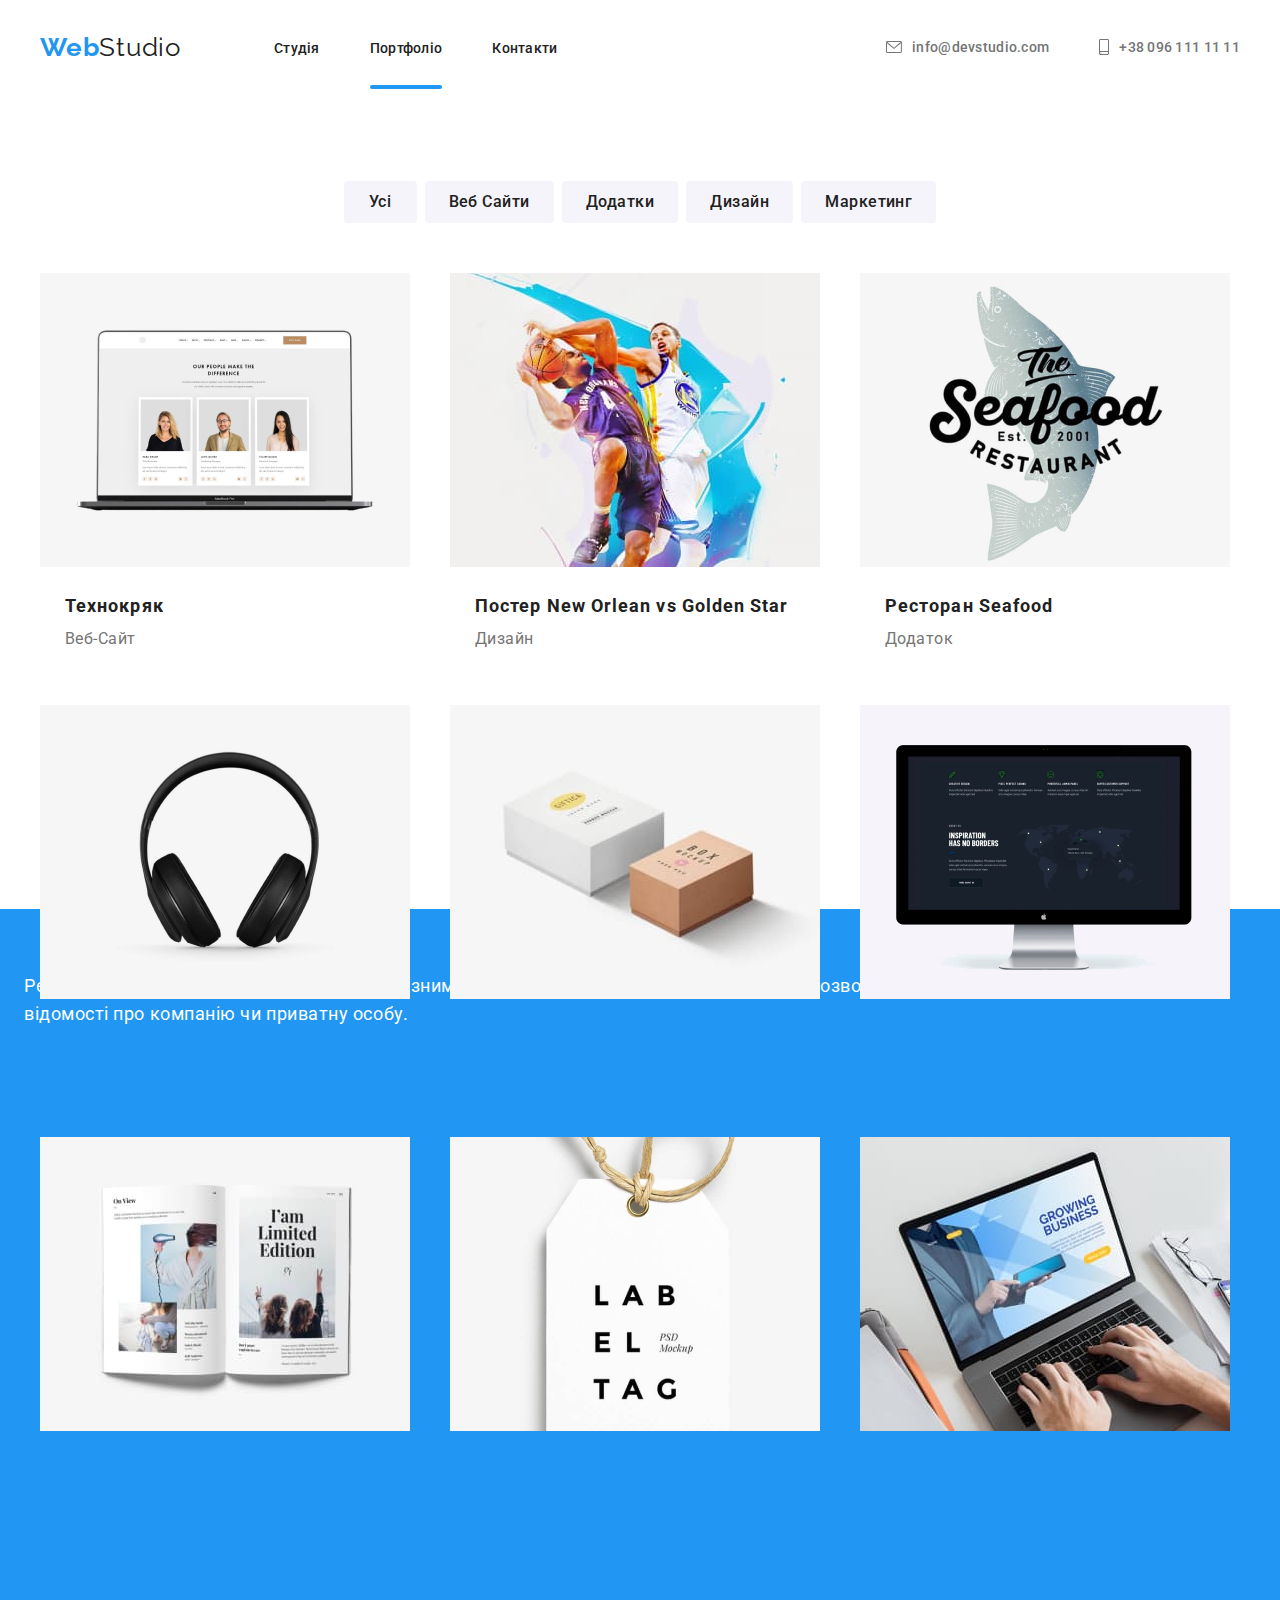
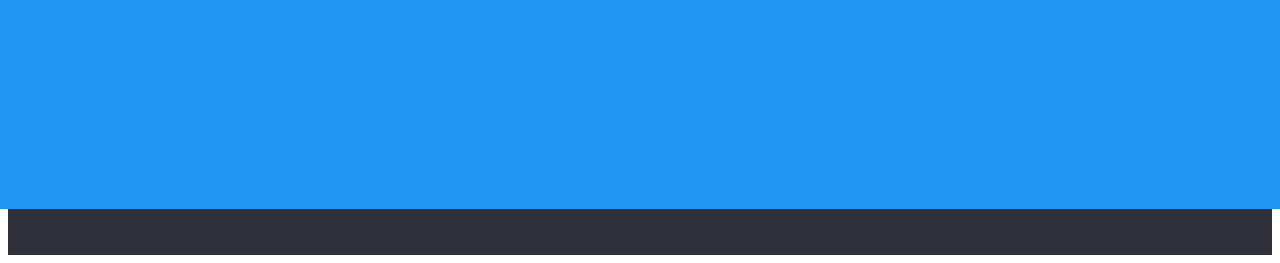
==== commit b640dbb5: "help" ====
--- a/portfolio.html
+++ b/portfolio.html
@@ -30,7 +30,7 @@
               <a href="./index.html" class="nav__link">Студія</a>
             </li>
             <li class="nav__item">
-              <a href="./portfolio.html" class="nav__link--current">Портфоліо</a>
+              <a href="./portfolio.html" class="nav__link--current nav__link" >Портфоліо</a>
             </li>
             <li class="nav__item">
               <a href="./index.html" class="nav__link">Контакти</a>
@@ -56,7 +56,7 @@
     <main class="main">
       <section class="projects">
         <div class="container">
-          <h2 class="visually__hidden">Проєкти</h2>
+          <h2 class="visually-hidden">Проєкти</h2>
           <ul class="list filter__list">
             <li class="filter__item">
               <button class="filter__btn">Усі</button>
@@ -100,7 +100,7 @@
             </li>
             <li class="projects__item">
               <a href="" class="project__link">
-                <div class="project__wrapper-img">
+                <div class="wrapper__project-img">
                   <img
                     src="./images/basketball_img.jpg"
                     class="project__img"
@@ -263,7 +263,7 @@
             </li>
             <li class="projects__item">
               <a href="" class="project__link">
-                <div class="wrapper-_project-img">
+                <div class="wrapper__project-img">
                   <img
                     src="./images/techno_img.jpg"
                     class="project__img"
@@ -278,7 +278,7 @@
                     </p>
                   </div>
                 </div>
-                <div class="di__-project">
+                <div class="div__project">
                   <h3 class="project__title">Growing Business</h3>
                   <p class="project__subtitle">Додаток</p>
                 </div>
@@ -290,7 +290,7 @@
     </main>
     <footer class="footer">
       <div class="container">
-        <div class="contact-div">
+        <div class="footer-contacts">
         <a href="./index.html"  class="link logo footer__logo"><b class="logo__accent">Web</b>Studio</a>
         <address class="footer-contacts__address">
           <ul class="list footer-contacts__list">
@@ -298,7 +298,7 @@
               <a
                 href="https://goo.gl/maps/zTwNYQhZRMvZq7Xy6"
                 target="_blank"
-                class="footer-contacts__link"
+                class="footer__link"
                 >м. Київ, пр-т Лесі Українки, 26</a
               >
             </li>
--- a/css/main.min.css
+++ b/css/main.min.css
@@ -1 +1 @@
-:root{--accent-color: #2196f3;--main-color: #212121;--add-color: #757575;--add-white: #ffffff;--main-bd-color: #2f303a;--bg-color: #4DB02A}body{font-family:Roboto}h1,h2,h3,h4,p{margin-top:0;margin-bottom:0}ul{margin-top:0;margin-bottom:0;padding-left:0}img{display:block;max-width:100%;height:auto}.list{list-style:none;padding:0}.link{text-decoration:none}.visually-hidden{position:absolute;width:1px;height:1px;margin:-1px;border:0;padding:0;white-space:nowrap;-webkit-clip-path:inset(100%);clip-path:inset(100%);clip:rect(0 0 0 0);overflow:hidden}.container{width:1200px;margin:0 auto;padding:0 15px}.header{padding-top:24px;padding-bottom:25px}.header .container{display:-webkit-box;display:-ms-flexbox;display:flex;-webkit-box-align:center;-ms-flex-align:center;align-items:center}.logo-link{text-decoration:none}.current.nav-link{color:var(--accent-color)}.current::after{content:"";display:block;height:4px;width:100%;background-color:var(--accent-color);position:absolute;top:45px;border-radius:2px;-webkit-transition:-webkit-transform 250ms cubic-bezier(0.4, 0, 0.2, 1);transition:-webkit-transform 250ms cubic-bezier(0.4, 0, 0.2, 1);transition:transform 250ms cubic-bezier(0.4, 0, 0.2, 1);transition:transform 250ms cubic-bezier(0.4, 0, 0.2, 1), -webkit-transform 250ms cubic-bezier(0.4, 0, 0.2, 1)}.current:hover:after{-webkit-transform:translateY(-20px);-ms-transform:translateY(-20px);transform:translateY(-20px)}.logo-accent{color:var(--accent-color)}.nav-list{display:-webkit-box;display:-ms-flexbox;display:flex;gap:50px}.nav-link{color:var(--main-color);font-size:14px;font-weight:500;letter-spacing:.28px;text-decoration:none;position:relative;-webkit-transition:color 250ms cubic-bezier(0.4, 0, 0.2, 1);transition:color 250ms cubic-bezier(0.4, 0, 0.2, 1)}.nav-link:hover,.nav-link:focus{color:var(--accent-color);cursor:pointer}.contact-list{color:var(--add-color);font-size:14px;font-weight:500;letter-spacing:.28px;text-decoration:none;display:-webkit-box;display:-ms-flexbox;display:flex;margin-left:auto;gap:50px}.contact-link{color:var(--add-color);font-size:14px;font-weight:500;letter-spacing:.28px;text-decoration:none;display:-webkit-box;display:-ms-flexbox;display:flex;-webkit-box-align:center;-ms-flex-align:center;align-items:center;gap:10px;-webkit-transition:color 250ms cubic-bezier(0.4, 0, 0.2, 1);transition:color 250ms cubic-bezier(0.4, 0, 0.2, 1)}.contact-link:hover,.contact-link:focus{color:var(--accent-color);cursor:pointer}.contacts-list-item:not(:last-child){margin-bottom:9px}.list-icon{display:inline-block;fill:#757575;-webkit-transition:fill 250ms cubic-bezier(0.4, 0, 0.2, 1);transition:fill 250ms cubic-bezier(0.4, 0, 0.2, 1)}.contact-link:hover .list-icon,.contact-link:focus .list-icon{fill:var(--accent-color)}.logo-link{font-family:Raleway;font-size:26px;letter-spacing:.78px;margin-right:93px;color:#000}.hero-contant{color:var(--add-white);background-color:var(--main-bd-color);text-align:center;padding-top:200px;padding-bottom:200px;background-repeat:no-repeat;background-image:-webkit-gradient(linear, left top, left bottom, from(rgba(47, 48, 58, 0.4)), to(rgba(47, 48, 58, 0.4))),url(../images/peaple_img.jpg);background-image:linear-gradient(rgba(47, 48, 58, 0.4), rgba(47, 48, 58, 0.4)),url(../images/peaple_img.jpg);text-align:center}.hero-contant-title{color:var(--add-white);font-size:44px;font-weight:900;line-height:1.36;margin-bottom:30px;text-transform:uppercase;letter-spacing:2.64px}.hero-contant-btn{color:var(--add-white);background-color:var(--accent-color);font-size:16px;font-weight:700;line-height:1.87;letter-spacing:.96px;border-radius:4px;padding-top:10px;padding-bottom:10px;padding-left:32px;padding-right:32px;border:none;-webkit-box-shadow:0px 4px 4px 0px rgba(0,0,0,.15);box-shadow:0px 4px 4px 0px rgba(0,0,0,.15);-webkit-transition:opacity 250ms cubic-bezier(0.4, 0, 0.2, 1);transition:opacity 250ms cubic-bezier(0.4, 0, 0.2, 1)}.hero-contant-btn:hover,.hero-contant-btn:focus{cursor:pointer;opacity:.7}.advantages{padding-top:94px;padding-bottom:94px}.advantages-list{display:-webkit-box;display:-ms-flexbox;display:flex;gap:30px}.advantages-item-title{color:var(--main-color);font-size:14px;letter-spacing:.42px;-ms-flex-preferred-size:calc((100% - 90px)/4);flex-basis:calc((100% - 90px)/4)}.advantages-item-title::before{content:"";width:270px;height:120px;border-radius:4px;background-color:var(--add-white);background-position:center;background-repeat:no-repeat;display:block;margin-bottom:30px}.advantages-item-title:nth-child(1)::before{background-image:url(../images/group_svg1_svg.svg)}.advantages-item-title:nth-child(2)::before{background-image:url(../images/clock_svg2_svg.svg)}.advantages-item-title:nth-child(3)::before{background-image:url(../images/diagram_svg3_svg.svg)}.advantages-item-title:nth-child(4)::before{background-image:url(../images/astronaut_svg4_svg.svg)}.advantages-subtitle{color:var(--add-color);font-size:14px;line-height:1.71;letter-spacing:.42px}.advantages-title{color:var(--main-color);font-size:14px;padding-bottom:10px}.work{padding-bottom:94px}.work-list{display:-webkit-box;display:-ms-flexbox;display:flex;-webkit-box-pack:center;-ms-flex-pack:center;justify-content:center;gap:30px}.work-title{color:var(--main-color);font-size:36px;letter-spacing:1.08px;text-align:center;margin-bottom:50px}.work-item{position:relative}.work-text{color:var(--add-white);text-align:center;font-size:14px;font-weight:700;line-height:normal;letter-spacing:.42px;text-transform:uppercase;background:rgba(47,48,58,.8);position:absolute;text-align:center;width:370px;padding:27px 0;bottom:0px}.workers{padding-top:94px;padding-bottom:94px;background:var(--add-white)}.workers-title{color:var(--main-color);font-size:36px;letter-spacing:1.08px;text-align:center;margin-bottom:50px}.workers-subtitle{color:var(--add-color);text-align:center;letter-spacing:.48px;font-size:16px;padding-bottom:16px}.workers-item-title{color:var(--main-color);text-align:center;font-size:16px;letter-spacing:.48px;margin-bottom:10px}.div-workers{padding-top:30px;padding-bottom:30px}.workers-item{-webkit-box-shadow:0px 2px 1px 0px rgba(0,0,0,.2),0px 1px 1px 0px rgba(0,0,0,.14),0px 1px 3px 0px rgba(0,0,0,.12);box-shadow:0px 2px 1px 0px rgba(0,0,0,.2),0px 1px 1px 0px rgba(0,0,0,.14),0px 1px 3px 0px rgba(0,0,0,.12);border-radius:0px 0px 4px 4px;background:var(--add-white)}.workers-list{display:-webkit-box;display:-ms-flexbox;display:flex;-webkit-box-pack:center;-ms-flex-pack:center;justify-content:center;gap:30px}.workers-social-list{display:-webkit-box;display:-ms-flexbox;display:flex;-webkit-box-pack:center;-ms-flex-pack:center;justify-content:center;gap:10px}.workers-link{border-radius:50%;background-color:rgba(0,0,0,0);padding:12px;display:-webkit-box;display:-ms-flexbox;display:flex;-webkit-box-align:center;-ms-flex-align:center;align-items:center;-webkit-transition:background-color 250ms cubic-bezier(0.4, 0, 0.2, 1);transition:background-color 250ms cubic-bezier(0.4, 0, 0.2, 1)}.workers-link:hover,.workers-link:focus{background-color:var(--accent-color);cursor:pointer}.icon-link{fill:var(--add-color);-webkit-transition:fill 250ms cubic-bezier(0.4, 0, 0.2, 1);transition:fill 250ms cubic-bezier(0.4, 0, 0.2, 1)}.workers-link:focus .icon-link,.workers-link:hover .icon-link{fill:var(--add-white)}.customer{padding-top:94px;padding-bottom:94px}.customer-title{color:var(--main-color);text-align:center;font-size:36px;line-height:normal;letter-spacing:1.08px;margin-bottom:50px}.customer-soc-list{display:-webkit-box;display:-ms-flexbox;display:flex;-webkit-box-pack:center;-ms-flex-pack:center;justify-content:center;gap:30px}.customer-icon-link{fill:var(--add-color);-webkit-transition:fill 250ms cubic-bezier(0.4, 0, 0.2, 1);transition:fill 250ms cubic-bezier(0.4, 0, 0.2, 1);background-size:0px}.customer-link{border-radius:4px;border:1px solid var(--add-color);width:170px;height:92px;display:-webkit-box;display:-ms-flexbox;display:flex;-webkit-box-align:center;-ms-flex-align:center;align-items:center;-webkit-box-pack:center;-ms-flex-pack:center;justify-content:center;-webkit-transition:border-color 250ms cubic-bezier(0.4, 0, 0.2, 1);transition:border-color 250ms cubic-bezier(0.4, 0, 0.2, 1)}.customer-link:hover,.customer-link:focus{border-color:var(--accent-color)}.customer-link:hover .customer-icon-link,.customer-link:focus .customer-icon-link{cursor:pointer;fill:var(--accent-color)}.footer{background-color:var(--main-bd-color);padding-top:60px;padding-bottom:60px;display:-webkit-box;display:-ms-flexbox;display:flex}.contact-div{margin-right:70px;display:-webkit-box;display:-ms-flexbox;display:flex;-webkit-box-orient:vertical;-webkit-box-direction:normal;-ms-flex-direction:column;flex-direction:column}.contact-address{color:var(--add-white);background-color:var(--main-bd-color);font-size:14px;line-height:1.71;letter-spacing:.42px;text-decoration:none;-webkit-transition:color 250ms cubic-bezier(0.4, 0, 0.2, 1);transition:color 250ms cubic-bezier(0.4, 0, 0.2, 1)}.contact-address:hover{color:var(--accent-color);cursor:pointer}.contact-address{font-style:normal}.footer-link{color:var(--add-color);font-size:14px;letter-spacing:.42px;text-decoration:none;-webkit-transition:color 250ms cubic-bezier(0.4, 0, 0.2, 1);transition:color 250ms cubic-bezier(0.4, 0, 0.2, 1)}.footer-link:hover,.footer-link:focus{color:var(--accent-color);cursor:pointer}.footer-logo-link{font-family:Raleway;font-size:26px;letter-spacing:.78px;color:var(--add-white);margin-bottom:20px}.footer .container{display:-webkit-box;display:-ms-flexbox;display:flex}.address-link{color:var(--add-white);text-decoration:none;-webkit-transition:color 250ms cubic-bezier(0.4, 0, 0.2, 1);transition:color 250ms cubic-bezier(0.4, 0, 0.2, 1)}.address-link:hover,.address-link:focus{color:var(--accent-color);cursor:pointer}.join-subtitle{color:var(--add-white);font-size:14px;font-weight:700;line-height:normal;letter-spacing:.42px;text-transform:uppercase;margin-bottom:20px}.soc-list-icon{fill:var(--add-white)}.soc-link{border-radius:50%;padding:12px;display:-webkit-box;display:-ms-flexbox;display:flex;-webkit-box-align:center;-ms-flex-align:center;align-items:center;background-color:rgba(255,255,255,.1);-webkit-box-pack:center;-ms-flex-pack:center;justify-content:center;width:44px;height:44px;-webkit-transition:background-color 250ms cubic-bezier(0.4, 0, 0.2, 1);transition:background-color 250ms cubic-bezier(0.4, 0, 0.2, 1)}.soc-link:hover,.soc-link:focus{background-color:var(--accent-color);cursor:pointer}.join-soc-list{display:-webkit-box;display:-ms-flexbox;display:flex;-webkit-box-pack:center;-ms-flex-pack:center;justify-content:center;gap:10px}.soc-div{padding-top:10px}.footer-form{display:-webkit-box;display:-ms-flexbox;display:flex;-webkit-box-align:center;-ms-flex-align:center;align-items:center;gap:12px}.footer-form-text{color:var(--add-white);font-size:14px;font-weight:700;line-height:normal;letter-spacing:.42px;text-transform:uppercase;margin-bottom:20px}.footer-form-input{color:rgba(255,255,255,.6);line-height:20px;letter-spacing:.48px;background:rgba(0,0,0,0);border-radius:4px;border:1px solid rgba(255,255,255,.3);-webkit-box-shadow:0px 4px 4px 0px rgba(0,0,0,.15);box-shadow:0px 4px 4px 0px rgba(0,0,0,.15);padding:15px;width:358px;-webkit-transition:border-color 250ms cubic-bezier(0.4, 0, 0.2, 1);transition:border-color 250ms cubic-bezier(0.4, 0, 0.2, 1)}.footer-form-input:hover,.footer-form-input:focus{border-color:var(--accent-color);outline:none}.footer-form-btn{color:var(--add-white);display:-webkit-box;display:-ms-flexbox;display:flex;-webkit-box-align:center;-ms-flex-align:center;align-items:center;font-weight:700;line-height:30px;letter-spacing:.96px;border-radius:4px;background:var(--accent-color);-webkit-box-shadow:0px 4px 4px 0px rgba(0,0,0,.15);box-shadow:0px 4px 4px 0px rgba(0,0,0,.15);border:none;padding-top:10px;padding-bottom:10px;padding-left:28px;gap:10px;padding-right:28px;-webkit-transition:opacity 250ms cubic-bezier(0.4, 0, 0.2, 1);transition:opacity 250ms cubic-bezier(0.4, 0, 0.2, 1)}.footer-form-btn::after{content:"";display:inline-block;height:24px;width:24px;background-image:url(../images/telegram_new.svg);background-repeat:no-repeat;background-position:center}.footer-form-btn:hover,.footer-form-btn:focus{cursor:pointer;opacity:.7}.footer-form-div{margin-left:93px;padding-top:10px}.order-title{color:var(--main-color);text-align:center;font-family:Roboto;font-size:20px;font-style:normal;font-weight:700;line-height:normal;letter-spacing:.6px;margin-bottom:12px}.form-label{display:-webkit-box;display:-ms-flexbox;display:flex;-webkit-box-orient:vertical;-webkit-box-direction:normal;-ms-flex-direction:column;flex-direction:column;color:var(--add-color);font-size:12px;line-height:normal;letter-spacing:.12px;position:relative}.form-label:not(:first-child){margin-top:10px}.input-textarea{color:rgba(117,117,117,.5);line-height:normal;letter-spacing:.12px;padding:12px 16px 12px 16px;border-radius:4px;border:1px solid rgba(33,33,33,.2);padding-top:12px;padding-left:16px;width:448px;resize:none;margin-top:4px;-webkit-transition:border-color 250ms cubic-bezier(0.4, 0, 0.2, 1);transition:border-color 250ms cubic-bezier(0.4, 0, 0.2, 1)}.form-input{border-radius:4px;border:1px solid rgba(33,33,33,.2);width:448px;height:40px;margin-top:4px;padding:11px 0 11px 42px;outline:none;-webkit-transition:border-color 250ms cubic-bezier(0.4, 0, 0.2, 1);transition:border-color 250ms cubic-bezier(0.4, 0, 0.2, 1)}.form-input:hover,.form-input:focus,.input-textarea:hover,.input-textarea:focus{border-color:var(--accent-color)}.backdrop{position:fixed;top:0;left:0;width:100%;height:100%;background-color:rgba(0,0,0,.2);opacity:1;-webkit-transition:opacity 250ms cubic-bezier(0.4, 0, 0.2, 1);transition:opacity 250ms cubic-bezier(0.4, 0, 0.2, 1)}.backdrop.is-hidden{opacity:0;pointer-events:none}.no-scroll{overflow:hidden}.modal{position:absolute;top:50%;left:50%;min-width:528px;min-height:581px;border-radius:4px;background:#fff;-webkit-box-shadow:0px 2px 1px 0px rgba(0,0,0,.2),0px 1px 1px 0px rgba(0,0,0,.14),0px 1px 3px 0px rgba(0,0,0,.12);box-shadow:0px 2px 1px 0px rgba(0,0,0,.2),0px 1px 1px 0px rgba(0,0,0,.14),0px 1px 3px 0px rgba(0,0,0,.12);-webkit-transform:translate(-50%, -50%) scale(1);-ms-transform:translate(-50%, -50%) scale(1);transform:translate(-50%, -50%) scale(1);padding:40px;-webkit-transition:-webkit-transform 250ms cubic-bezier(0.4, 0, 0.2, 1);transition:-webkit-transform 250ms cubic-bezier(0.4, 0, 0.2, 1);transition:transform 250ms cubic-bezier(0.4, 0, 0.2, 1);transition:transform 250ms cubic-bezier(0.4, 0, 0.2, 1), -webkit-transform 250ms cubic-bezier(0.4, 0, 0.2, 1)}.backdrop.is-hidden .modal{-webkit-transform:translate(-50%, -50%) scale(0);-ms-transform:translate(-50%, -50%) scale(0);transform:translate(-50%, -50%) scale(0)}.btn-order{border:1px solid rgba(0,0,0,.1);border-radius:50%;padding:6px;display:-webkit-box;display:-ms-flexbox;display:flex;-webkit-box-align:center;-ms-flex-align:center;align-items:center;-webkit-box-pack:center;-ms-flex-pack:center;justify-content:center;background:none;position:absolute;right:8px;top:8px;-webkit-transition:fill 250ms cubic-bezier(0.4, 0, 0.2, 1);transition:fill 250ms cubic-bezier(0.4, 0, 0.2, 1)}.btn-order:hover,.btn-order:focus{cursor:pointer;fill:var(--accent-color)}.modal-btn{color:var(--add-white);text-align:center;font-family:Roboto;font-size:16px;font-style:normal;font-weight:700;line-height:30px;letter-spacing:.96px;border-radius:4px;background:var(--accent-color);-webkit-box-shadow:0px 4px 4px 0px rgba(0,0,0,.15);box-shadow:0px 4px 4px 0px rgba(0,0,0,.15);padding:10px 52px 10px 52px;border:none;display:block;margin:0 auto;-webkit-transition:opacity 250ms cubic-bezier(0.4, 0, 0.2, 1);transition:opacity 250ms cubic-bezier(0.4, 0, 0.2, 1)}.modal-btn:hover,.modal-btn:focus{cursor:pointer;opacity:.7}.modal-icon{position:absolute;display:-webkit-box;display:-ms-flexbox;display:flex;-webkit-box-align:center;-ms-flex-align:center;align-items:center;bottom:11px;left:12px;-webkit-transition:fill 250ms cubic-bezier(0.4, 0, 0.2, 1);transition:fill 250ms cubic-bezier(0.4, 0, 0.2, 1)}.form-input:hover+.modal-icon,.form-input:focus+.modal-icon{fill:var(--accent-color)}.text-modal{color:var(--add-color);font-family:Roboto;font-size:14px;font-style:normal;font-weight:400;line-height:24px;letter-spacing:.42px;display:-webkit-box;display:-ms-flexbox;display:flex;-webkit-box-align:center;-ms-flex-align:center;align-items:center;-webkit-box-pack:center;-ms-flex-pack:center;justify-content:center;margin-top:20px;margin-bottom:30px;gap:8px}.modal-link{color:var(--accent-color);font-family:Roboto;font-size:14px;font-style:normal;font-weight:400;line-height:24px;letter-spacing:.42px;text-decoration-line:underline}.filter-btn{color:var(--main-color);min-width:73px;padding:6px 22px;font-family:Roboto;font-size:16px;font-weight:500;line-height:1.63;letter-spacing:.48px;background-color:var(--add-white);border-radius:4px;border-color:rgba(0,0,0,0);-webkit-transition:background-color 250ms cubic-bezier(0.4, 0, 0.2, 1),color 250ms cubic-bezier(0.4, 0, 0.2, 1),-webkit-box-shadow 250ms cubic-bezier(0.4, 0, 0.2, 1);transition:background-color 250ms cubic-bezier(0.4, 0, 0.2, 1),color 250ms cubic-bezier(0.4, 0, 0.2, 1),-webkit-box-shadow 250ms cubic-bezier(0.4, 0, 0.2, 1);transition:background-color 250ms cubic-bezier(0.4, 0, 0.2, 1),color 250ms cubic-bezier(0.4, 0, 0.2, 1),box-shadow 250ms cubic-bezier(0.4, 0, 0.2, 1);transition:background-color 250ms cubic-bezier(0.4, 0, 0.2, 1),color 250ms cubic-bezier(0.4, 0, 0.2, 1),box-shadow 250ms cubic-bezier(0.4, 0, 0.2, 1),-webkit-box-shadow 250ms cubic-bezier(0.4, 0, 0.2, 1)}.filter-btn:hover,.filter-btn:focus{color:var(--add-white);background-color:var(--accent-color);cursor:pointer;-webkit-box-shadow:0px 2px 2px 0px rgba(0,0,0,.12),0px 1px 2px 0px rgba(0,0,0,.08),0px 3px 1px 0px rgba(0,0,0,.1);box-shadow:0px 2px 2px 0px rgba(0,0,0,.12),0px 1px 2px 0px rgba(0,0,0,.08),0px 3px 1px 0px rgba(0,0,0,.1)}.filter-list{display:-webkit-box;display:-ms-flexbox;display:flex;-webkit-box-pack:center;-ms-flex-pack:center;justify-content:center;gap:8px}.projects{padding-top:94px;padding-bottom:50px}.project-item-title{color:var(--main-color);font-size:18px;line-height:2;letter-spacing:1.08px}.projects-list{margin-top:50px;display:-webkit-box;display:-ms-flexbox;display:flex;-ms-flex-wrap:wrap;flex-wrap:wrap;gap:30px}.project-link{text-decoration:none;display:block;-webkit-transition:-webkit-box-shadow 250ms cubic-bezier(0.4, 0, 0.2, 1);transition:-webkit-box-shadow 250ms cubic-bezier(0.4, 0, 0.2, 1);transition:box-shadow 250ms cubic-bezier(0.4, 0, 0.2, 1);transition:box-shadow 250ms cubic-bezier(0.4, 0, 0.2, 1), -webkit-box-shadow 250ms cubic-bezier(0.4, 0, 0.2, 1)}.project-link:focus,.project-link:hover{-webkit-box-shadow:1px 4px 6px 0px rgba(0,0,0,.16),0px 4px 4px 0px rgba(0,0,0,.06),0px 1px 1px 0px rgba(0,0,0,.12);box-shadow:1px 4px 6px 0px rgba(0,0,0,.16),0px 4px 4px 0px rgba(0,0,0,.06),0px 1px 1px 0px rgba(0,0,0,.12)}.div-project{padding:20px 24px;border:1px solid var(--add-white)}.projects-item{-ms-flex-preferred-size:calc((100% - 60px)/3);flex-basis:calc((100% - 60px)/3)}.projects-item:hover .project-overlay{-webkit-transform:translateY(0);-ms-transform:translateY(0);transform:translateY(0)}.project-overlay{position:absolute;top:0;left:0;height:100%;width:100%;background-color:var(--accent-color);-webkit-transform:translateY(101%);-ms-transform:translateY(101%);transform:translateY(101%);-webkit-transition:-webkit-transform 250ms cubic-bezier(0.4, 0, 0.2, 1);transition:-webkit-transform 250ms cubic-bezier(0.4, 0, 0.2, 1);transition:transform 250ms cubic-bezier(0.4, 0, 0.2, 1);transition:transform 250ms cubic-bezier(0.4, 0, 0.2, 1), -webkit-transform 250ms cubic-bezier(0.4, 0, 0.2, 1)}.text-overlay{color:var(--add-white);font-size:18px;font-weight:400;line-height:28px;letter-spacing:.54px;padding:63px 24px}.project-subtitle{color:var(--add-color);font-size:16px;line-height:1.87;letter-spacing:.48px}.wrapper-project-img{overflow:hidden;position:relative}/*# sourceMappingURL=main.min.css.map */+body{font-family:Roboto}h1,h2,h3,h4,p{margin-top:0;margin-bottom:0}ul{margin-top:0;margin-bottom:0;padding-left:0}img{display:block;max-width:100%;height:auto}.list{list-style:none;padding:0}.link{text-decoration:none}.visually-hidden{position:absolute;width:1px;height:1px;margin:-1px;border:0;padding:0;white-space:nowrap;-webkit-clip-path:inset(100%);clip-path:inset(100%);clip:rect(0 0 0 0);overflow:hidden}.container{width:1200px;margin:0 auto;padding:0 15px}.footer-form-div__btn,.modal__btn,.hero__btn{color:#fff;background:#2196f3;font-weight:700;letter-spacing:.96px;border-radius:4px;font-size:16px;-webkit-box-shadow:0px 4px 4px 0px rgba(0,0,0,.15);box-shadow:0px 4px 4px 0px rgba(0,0,0,.15);-webkit-transition:opacity 250ms cubic-bezier(0.4, 0, 0.2, 1);transition:opacity 250ms cubic-bezier(0.4, 0, 0.2, 1)}.hero__btn{line-height:1.87;padding-top:10px;padding-bottom:10px;padding-left:32px;padding-right:32px;border:none}.hero__btn:hover,.hero__btn:focus{cursor:pointer;opacity:.7}.modal__btn{text-align:center;font-family:Roboto;font-style:normal;line-height:30px;padding:10px 52px 10px 52px;border:none;display:block;margin:0 auto}.modal__btn:hover,.modal__btn:focus{cursor:pointer;opacity:.7}.footer-form-div__btn{display:-webkit-box;display:-ms-flexbox;display:flex;-webkit-box-align:center;-ms-flex-align:center;align-items:center;line-height:30px;border:none;padding-top:10px;padding-bottom:10px;padding-left:28px;gap:10px;padding-right:28px}.footer-form-div__btn:hover,.footer-form-div__btn:focus{cursor:pointer;opacity:.7}.footer-form-div__btn::after{content:"";display:inline-block;height:24px;width:24px;background-image:url(../images/telegram_new.svg);background-repeat:no-repeat;background-position:center}.header__logo{font-family:Raleway;font-size:26px;letter-spacing:.78px;margin-right:93px;color:#212121}.footer__logo{font-family:Raleway;font-size:26px;letter-spacing:.78px;color:#fff;margin-bottom:20px}.logo__accent{color:#2196f3}.header{padding-top:24px;padding-bottom:25px}.header .container{display:-webkit-box;display:-ms-flexbox;display:flex;-webkit-box-align:center;-ms-flex-align:center;align-items:center}.logo-link{text-decoration:none}.nav__link--current{color:#2196f3}.nav__link--current::after{content:"";display:block;height:4px;width:100%;background-color:#2196f3;position:absolute;top:45px;border-radius:2px;-webkit-transition:-webkit-transform 250ms cubic-bezier(0.4, 0, 0.2, 1);transition:-webkit-transform 250ms cubic-bezier(0.4, 0, 0.2, 1);transition:transform 250ms cubic-bezier(0.4, 0, 0.2, 1);transition:transform 250ms cubic-bezier(0.4, 0, 0.2, 1), -webkit-transform 250ms cubic-bezier(0.4, 0, 0.2, 1)}.nav__link--current:hover:after{-webkit-transform:translateY(-20px);-ms-transform:translateY(-20px);transform:translateY(-20px)}.nav__list{display:-webkit-box;display:-ms-flexbox;display:flex;gap:50px}.nav__link{color:#212121;font-size:14px;font-weight:500;letter-spacing:.28px;text-decoration:none;position:relative;-webkit-transition:color 250ms cubic-bezier(0.4, 0, 0.2, 1);transition:color 250ms cubic-bezier(0.4, 0, 0.2, 1)}.nav__link:hover,.nav__link:focus{color:#2196f3;cursor:pointer}.contact-list{color:#757575;font-size:14px;font-weight:500;letter-spacing:.28px;text-decoration:none;display:-webkit-box;display:-ms-flexbox;display:flex;margin-left:auto;gap:50px}.contact-list__link{color:#757575;font-size:14px;font-weight:500;letter-spacing:.28px;text-decoration:none;display:-webkit-box;display:-ms-flexbox;display:flex;-webkit-box-align:center;-ms-flex-align:center;align-items:center;gap:10px;-webkit-transition:color 250ms cubic-bezier(0.4, 0, 0.2, 1);transition:color 250ms cubic-bezier(0.4, 0, 0.2, 1)}.contact-list__link:hover,.contact-list__link:focus{color:#2196f3;cursor:pointer}.contact-list__item:not(:last-child){margin-bottom:9px}.contact-list__icon{display:inline-block;fill:#757575;-webkit-transition:fill 250ms cubic-bezier(0.4, 0, 0.2, 1);transition:fill 250ms cubic-bezier(0.4, 0, 0.2, 1)}.contact-list__link:hover .contact-list__icon,.contact-list__link:focus .contact-list__icon{fill:#2196f3}.hero{color:#fff;background-color:#2f303a;text-align:center;padding-top:200px;padding-bottom:200px;background-repeat:no-repeat;background-image:-webkit-gradient(linear, left top, left bottom, from(rgba(47, 48, 58, 0.4)), to(rgba(47, 48, 58, 0.4))),url(../images/peaple_img.jpg);background-image:linear-gradient(rgba(47, 48, 58, 0.4), rgba(47, 48, 58, 0.4)),url(../images/peaple_img.jpg);text-align:center}.hero__title{color:#fff;font-size:44px;font-weight:900;line-height:1.36;margin-bottom:30px;text-transform:uppercase;letter-spacing:2.64px}.advantages{padding-top:94px;padding-bottom:94px}.advantages__list{display:-webkit-box;display:-ms-flexbox;display:flex;gap:30px}.advantages__item{color:#212121;font-size:14px;letter-spacing:.42px;-ms-flex-preferred-size:calc((100% - 90px)/4);flex-basis:calc((100% - 90px)/4)}.advantages__item::before{content:"";width:270px;height:120px;border-radius:4px;background-color:#f5f4fa;background-position:center;background-repeat:no-repeat;display:block;margin-bottom:30px}.advantages__item:nth-child(1)::before{background-image:url(../images/group_svg1_svg.svg)}.advantages__item:nth-child(2)::before{background-image:url(../images/clock_svg2_svg.svg)}.advantages__item:nth-child(3)::before{background-image:url(../images/diagram_svg3_svg.svg)}.advantages__item:nth-child(4)::before{background-image:url(../images/astronaut_svg4_svg.svg)}.advantages__subtitle{color:#757575;font-size:14px;line-height:1.71;letter-spacing:.42px}.advantages__title{color:#212121;font-size:14px;padding-bottom:10px}.work{padding-bottom:94px}.work__list{display:-webkit-box;display:-ms-flexbox;display:flex;-webkit-box-pack:center;-ms-flex-pack:center;justify-content:center;gap:30px}.work__title{color:#212121;font-size:36px;letter-spacing:1.08px;text-align:center;margin-bottom:50px}.work__item{position:relative}.work__text{color:#fff;text-align:center;font-size:14px;font-weight:700;line-height:normal;letter-spacing:.42px;text-transform:uppercase;background:rgba(47,48,58,.8);position:absolute;text-align:center;width:370px;padding:27px 0;bottom:0px}.workers{padding-top:94px;padding-bottom:94px;background:#f5f4fa}.workers-section__title{color:#212121;font-size:36px;letter-spacing:1.08px;text-align:center;margin-bottom:50px}.workers__subtitle{color:#757575;text-align:center;letter-spacing:.48px;font-size:16px;padding-bottom:16px}.workers__title{color:#212121;text-align:center;font-size:16px;letter-spacing:.48px;margin-bottom:10px}.div__workers{padding-top:30px;padding-bottom:30px}.workers__item{-webkit-box-shadow:0px 2px 1px 0px rgba(0,0,0,.2),0px 1px 1px 0px rgba(0,0,0,.14),0px 1px 3px 0px rgba(0,0,0,.12);box-shadow:0px 2px 1px 0px rgba(0,0,0,.2),0px 1px 1px 0px rgba(0,0,0,.14),0px 1px 3px 0px rgba(0,0,0,.12);border-radius:0px 0px 4px 4px;background:#fff}.workers-soc-list{display:-webkit-box;display:-ms-flexbox;display:flex;-webkit-box-pack:center;-ms-flex-pack:center;justify-content:center;gap:10px}.workers-list{display:-webkit-box;display:-ms-flexbox;display:flex;-webkit-box-pack:center;-ms-flex-pack:center;justify-content:center;gap:30px}.workers__link{border-radius:50%;background-color:rgba(0,0,0,0);padding:12px;display:-webkit-box;display:-ms-flexbox;display:flex;-webkit-box-align:center;-ms-flex-align:center;align-items:center;-webkit-transition:background-color 250ms cubic-bezier(0.4, 0, 0.2, 1);transition:background-color 250ms cubic-bezier(0.4, 0, 0.2, 1)}.workers__link:hover,.workers__link:focus{background-color:#2196f3;cursor:pointer}.icon__link{fill:#afb1b8;-webkit-transition:fill 250ms cubic-bezier(0.4, 0, 0.2, 1);transition:fill 250ms cubic-bezier(0.4, 0, 0.2, 1)}.workers__link:focus .icon__link,.workers__link:hover .icon__link{fill:#fff}.customer{padding-top:94px;padding-bottom:94px}.customer__title{color:#212121;text-align:center;font-size:36px;line-height:normal;letter-spacing:1.08px;margin-bottom:50px}.customer__list{display:-webkit-box;display:-ms-flexbox;display:flex;-webkit-box-pack:center;-ms-flex-pack:center;justify-content:center;gap:30px}.customer__icon{fill:#afb1b8;-webkit-transition:fill 250ms cubic-bezier(0.4, 0, 0.2, 1);transition:fill 250ms cubic-bezier(0.4, 0, 0.2, 1);background-size:0px}.customer__link:hover .customer__icon,.customer__link:focus .customer__icon{cursor:pointer;fill:#2196f3}.customer__link{border-radius:4px;border:1px solid #757575;width:170px;height:92px;display:-webkit-box;display:-ms-flexbox;display:flex;-webkit-box-align:center;-ms-flex-align:center;align-items:center;-webkit-box-pack:center;-ms-flex-pack:center;justify-content:center;-webkit-transition:border-color 250ms cubic-bezier(0.4, 0, 0.2, 1);transition:border-color 250ms cubic-bezier(0.4, 0, 0.2, 1)}.customer__link:hover,.customer__link:focus{border-color:#2196f3}.footer{background-color:#2f303a;padding-top:60px;padding-bottom:60px;display:-webkit-box;display:-ms-flexbox;display:flex}.footer-contacts{margin-right:70px;display:-webkit-box;display:-ms-flexbox;display:flex;-webkit-box-orient:vertical;-webkit-box-direction:normal;-ms-flex-direction:column;flex-direction:column}.footer-contacts__address{color:#fff;background-color:#2f303a;font-size:14px;line-height:1.71;letter-spacing:.42px;text-decoration:none;-webkit-transition:color 250ms cubic-bezier(0.4, 0, 0.2, 1);transition:color 250ms cubic-bezier(0.4, 0, 0.2, 1)}.footer-contacts__address:hover{color:#2196f3;cursor:pointer}.footer-contacts__address{font-style:normal}.footer-contacts__link{color:#757575;font-size:14px;letter-spacing:.42px;text-decoration:none;-webkit-transition:color 250ms cubic-bezier(0.4, 0, 0.2, 1);transition:color 250ms cubic-bezier(0.4, 0, 0.2, 1)}.footer-contacts__link:hover,.footer-contacts__link:focus{color:#2196f3;cursor:pointer}.footer .container{display:-webkit-box;display:-ms-flexbox;display:flex}.footer__link{color:#fff;text-decoration:none;-webkit-transition:color 250ms cubic-bezier(0.4, 0, 0.2, 1);transition:color 250ms cubic-bezier(0.4, 0, 0.2, 1)}.footer__link:hover,.footer__link:focus{color:#2196f3;cursor:pointer}.footer-soc__subtitle{color:#fff;font-size:14px;font-weight:700;line-height:normal;letter-spacing:.42px;text-transform:uppercase;margin-bottom:20px}.footer-soc__link{fill:#fff}.footer-soc__link{border-radius:50%;padding:12px;display:-webkit-box;display:-ms-flexbox;display:flex;-webkit-box-align:center;-ms-flex-align:center;align-items:center;background-color:rgba(255,255,255,.1);-webkit-box-pack:center;-ms-flex-pack:center;justify-content:center;width:44px;height:44px;-webkit-transition:background-color 250ms cubic-bezier(0.4, 0, 0.2, 1);transition:background-color 250ms cubic-bezier(0.4, 0, 0.2, 1)}.footer-soc__link:hover,.footer-soc__link:focus{background-color:#2196f3;cursor:pointer}.footer-soc__list{display:-webkit-box;display:-ms-flexbox;display:flex;-webkit-box-pack:center;-ms-flex-pack:center;justify-content:center;gap:10px}.footer-soc{padding-top:10px}.footer-form-div__form{display:-webkit-box;display:-ms-flexbox;display:flex;-webkit-box-align:center;-ms-flex-align:center;align-items:center;gap:12px}.footer-form-div__text{color:#fff;font-size:14px;font-weight:700;line-height:normal;letter-spacing:.42px;text-transform:uppercase;margin-bottom:20px}.footer-form-div--input{color:rgba(255,255,255,.6);line-height:20px;letter-spacing:.48px;background:rgba(0,0,0,0);border-radius:4px;border:1px solid rgba(255,255,255,.3);-webkit-box-shadow:0px 4px 4px 0px rgba(0,0,0,.15);box-shadow:0px 4px 4px 0px rgba(0,0,0,.15);padding:15px;width:358px;-webkit-transition:border-color 250ms cubic-bezier(0.4, 0, 0.2, 1);transition:border-color 250ms cubic-bezier(0.4, 0, 0.2, 1)}.footer-form-div--input:hover,.footer-form-div--input:focus{border-color:#2196f3;outline:none}.footer-form-div{margin-left:93px;padding-top:10px}.modal__title{color:#212121;text-align:center;font-family:Roboto;font-size:20px;font-style:normal;font-weight:700;line-height:normal;letter-spacing:.6px;margin-bottom:12px}.modal__label{display:-webkit-box;display:-ms-flexbox;display:flex;-webkit-box-orient:vertical;-webkit-box-direction:normal;-ms-flex-direction:column;flex-direction:column;color:#757575;font-size:12px;line-height:normal;letter-spacing:.12px;position:relative}.modal__label:not(:first-child){margin-top:10px}.modal__textarea{color:rgba(117,117,117,.5);line-height:normal;letter-spacing:.12px;padding:12px 16px 12px 16px;border-radius:4px;border:1px solid rgba(33,33,33,.2);padding-top:12px;padding-left:16px;width:448px;resize:none;margin-top:4px;-webkit-transition:border-color 250ms cubic-bezier(0.4, 0, 0.2, 1);transition:border-color 250ms cubic-bezier(0.4, 0, 0.2, 1)}.modal__textarea:hover,.modal__textarea:focus{border-color:#2196f3}.modal__input{border-radius:4px;border:1px solid rgba(33,33,33,.2);width:448px;height:40px;margin-top:4px;padding:11px 0 11px 42px;outline:none;-webkit-transition:border-color 250ms cubic-bezier(0.4, 0, 0.2, 1);transition:border-color 250ms cubic-bezier(0.4, 0, 0.2, 1)}.modal__input:hover,.modal__input:focus{border-color:#2196f3}.backdrop{position:fixed;top:0;left:0;width:100%;height:100%;background-color:rgba(0,0,0,.2);opacity:1;-webkit-transition:opacity 250ms cubic-bezier(0.4, 0, 0.2, 1);transition:opacity 250ms cubic-bezier(0.4, 0, 0.2, 1)}.backdrop.is-hidden{opacity:0;pointer-events:none}.no-scroll{overflow:hidden}.modal{position:absolute;top:50%;left:50%;min-width:528px;min-height:581px;border-radius:4px;background:#fff;-webkit-box-shadow:0px 2px 1px 0px rgba(0,0,0,.2),0px 1px 1px 0px rgba(0,0,0,.14),0px 1px 3px 0px rgba(0,0,0,.12);box-shadow:0px 2px 1px 0px rgba(0,0,0,.2),0px 1px 1px 0px rgba(0,0,0,.14),0px 1px 3px 0px rgba(0,0,0,.12);-webkit-transform:translate(-50%, -50%) scale(1);-ms-transform:translate(-50%, -50%) scale(1);transform:translate(-50%, -50%) scale(1);padding:40px;-webkit-transition:-webkit-transform 250ms cubic-bezier(0.4, 0, 0.2, 1);transition:-webkit-transform 250ms cubic-bezier(0.4, 0, 0.2, 1);transition:transform 250ms cubic-bezier(0.4, 0, 0.2, 1);transition:transform 250ms cubic-bezier(0.4, 0, 0.2, 1), -webkit-transform 250ms cubic-bezier(0.4, 0, 0.2, 1)}.backdrop.is-hidden .modal{-webkit-transform:translate(-50%, -50%) scale(0);-ms-transform:translate(-50%, -50%) scale(0);transform:translate(-50%, -50%) scale(0)}.btn-close{border:1px solid rgba(0,0,0,.1);border-radius:50%;padding:6px;display:-webkit-box;display:-ms-flexbox;display:flex;-webkit-box-align:center;-ms-flex-align:center;align-items:center;-webkit-box-pack:center;-ms-flex-pack:center;justify-content:center;background:none;position:absolute;right:8px;top:8px;-webkit-transition:fill 250ms cubic-bezier(0.4, 0, 0.2, 1);transition:fill 250ms cubic-bezier(0.4, 0, 0.2, 1)}.btn-close:hover,.btn-close:focus{cursor:pointer;fill:#2196f3}.modal__icon{position:absolute;display:-webkit-box;display:-ms-flexbox;display:flex;-webkit-box-align:center;-ms-flex-align:center;align-items:center;bottom:11px;left:12px;-webkit-transition:fill 250ms cubic-bezier(0.4, 0, 0.2, 1);transition:fill 250ms cubic-bezier(0.4, 0, 0.2, 1)}.modal__input:hover+.modal__icon,.modal__input:focus+.modal__icon{fill:#2196f3}.modal__checkbox{color:#757575;font-family:Roboto;font-size:14px;font-style:normal;font-weight:400;line-height:24px;letter-spacing:.42px;display:-webkit-box;display:-ms-flexbox;display:flex;-webkit-box-align:center;-ms-flex-align:center;align-items:center;-webkit-box-pack:center;-ms-flex-pack:center;justify-content:center;margin-top:20px;margin-bottom:30px;gap:8px}.modal__link{color:#2196f3;font-family:Roboto;font-size:14px;font-style:normal;font-weight:400;line-height:24px;letter-spacing:.42px;text-decoration-line:underline}.filter__btn{color:#212121;min-width:73px;padding:6px 22px;font-family:Roboto;font-size:16px;font-weight:500;line-height:1.63;letter-spacing:.48px;background-color:#f5f4fa;border-radius:4px;border-color:rgba(0,0,0,0);-webkit-transition:background-color 250ms cubic-bezier(0.4, 0, 0.2, 1),color 250ms cubic-bezier(0.4, 0, 0.2, 1),-webkit-box-shadow 250ms cubic-bezier(0.4, 0, 0.2, 1);transition:background-color 250ms cubic-bezier(0.4, 0, 0.2, 1),color 250ms cubic-bezier(0.4, 0, 0.2, 1),-webkit-box-shadow 250ms cubic-bezier(0.4, 0, 0.2, 1);transition:background-color 250ms cubic-bezier(0.4, 0, 0.2, 1),color 250ms cubic-bezier(0.4, 0, 0.2, 1),box-shadow 250ms cubic-bezier(0.4, 0, 0.2, 1);transition:background-color 250ms cubic-bezier(0.4, 0, 0.2, 1),color 250ms cubic-bezier(0.4, 0, 0.2, 1),box-shadow 250ms cubic-bezier(0.4, 0, 0.2, 1),-webkit-box-shadow 250ms cubic-bezier(0.4, 0, 0.2, 1)}.filter__btn:hover,.filter__btn:focus{color:#fff;background-color:#2196f3;cursor:pointer;-webkit-box-shadow:0px 2px 2px 0px rgba(0,0,0,.12),0px 1px 2px 0px rgba(0,0,0,.08),0px 3px 1px 0px rgba(0,0,0,.1);box-shadow:0px 2px 2px 0px rgba(0,0,0,.12),0px 1px 2px 0px rgba(0,0,0,.08),0px 3px 1px 0px rgba(0,0,0,.1)}.filter__list{display:-webkit-box;display:-ms-flexbox;display:flex;-webkit-box-pack:center;-ms-flex-pack:center;justify-content:center;gap:8px}.projects{padding-top:94px;padding-bottom:50px}.project__title{color:#212121;font-size:18px;line-height:2;letter-spacing:1.08px}.projects__list{margin-top:50px;display:-webkit-box;display:-ms-flexbox;display:flex;-ms-flex-wrap:wrap;flex-wrap:wrap;gap:30px}.project__link{text-decoration:none;display:block;-webkit-transition:-webkit-box-shadow 250ms cubic-bezier(0.4, 0, 0.2, 1);transition:-webkit-box-shadow 250ms cubic-bezier(0.4, 0, 0.2, 1);transition:box-shadow 250ms cubic-bezier(0.4, 0, 0.2, 1);transition:box-shadow 250ms cubic-bezier(0.4, 0, 0.2, 1), -webkit-box-shadow 250ms cubic-bezier(0.4, 0, 0.2, 1)}.project__link:focus,.project__link:hover{-webkit-box-shadow:1px 4px 6px 0px rgba(0,0,0,.16),0px 4px 4px 0px rgba(0,0,0,.06),0px 1px 1px 0px rgba(0,0,0,.12);box-shadow:1px 4px 6px 0px rgba(0,0,0,.16),0px 4px 4px 0px rgba(0,0,0,.06),0px 1px 1px 0px rgba(0,0,0,.12)}.div__project{padding:20px 24px;border:1px solid #fff}.projects__item{-ms-flex-preferred-size:calc((100% - 60px)/3);flex-basis:calc((100% - 60px)/3)}.project__overlay{position:absolute;top:0;left:0;height:100%;width:100%;background-color:#2196f3;-webkit-transform:translateY(101%);-ms-transform:translateY(101%);transform:translateY(101%);-webkit-transition:-webkit-transform 250ms cubic-bezier(0.4, 0, 0.2, 1);transition:-webkit-transform 250ms cubic-bezier(0.4, 0, 0.2, 1);transition:transform 250ms cubic-bezier(0.4, 0, 0.2, 1);transition:transform 250ms cubic-bezier(0.4, 0, 0.2, 1), -webkit-transform 250ms cubic-bezier(0.4, 0, 0.2, 1)}.projects-item:hover .project__overlay{-webkit-transform:translateY(0);-ms-transform:translateY(0);transform:translateY(0)}.text__overlay{color:#fff;font-size:18px;font-weight:400;line-height:28px;letter-spacing:.54px;padding:63px 24px}.project__subtitle{color:#757575;font-size:16px;line-height:1.87;letter-spacing:.48px}.wrapper__project-img{overflow:hidden;position:relative}/*# sourceMappingURL=main.min.css.map */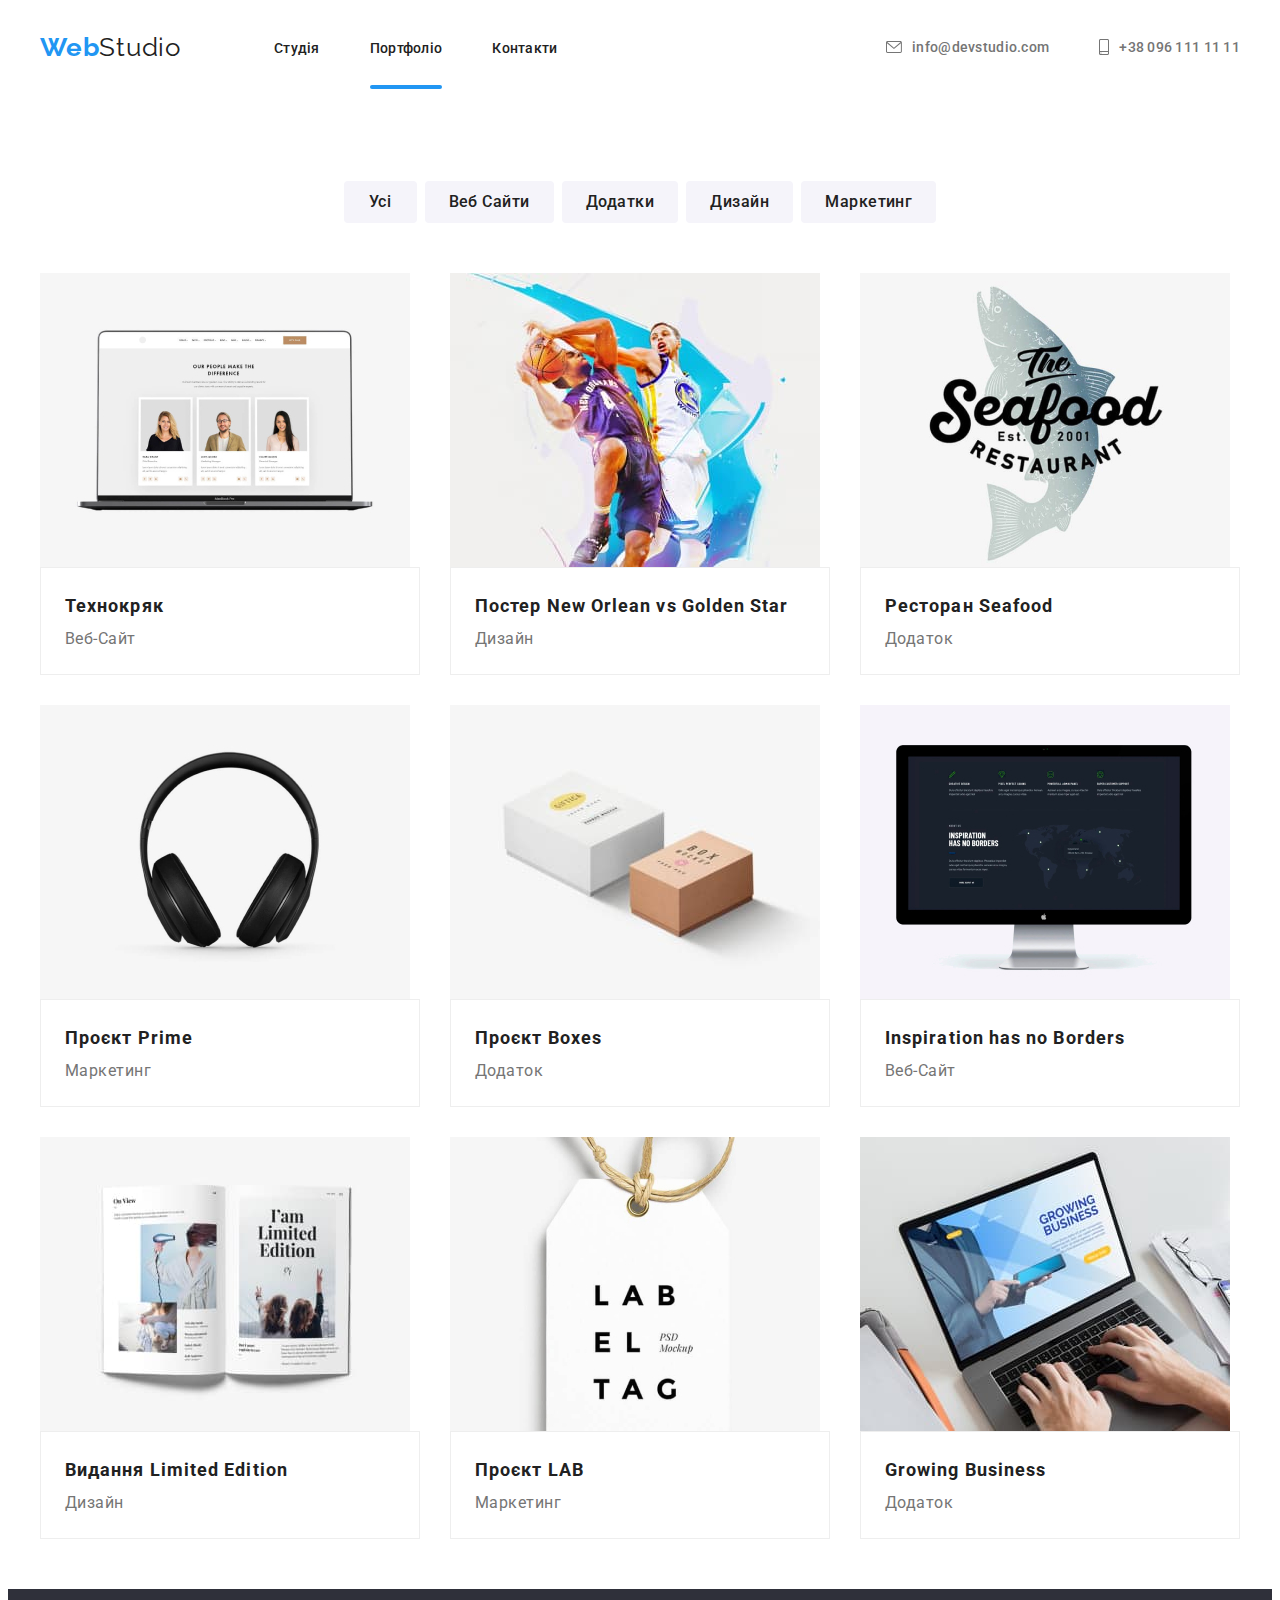
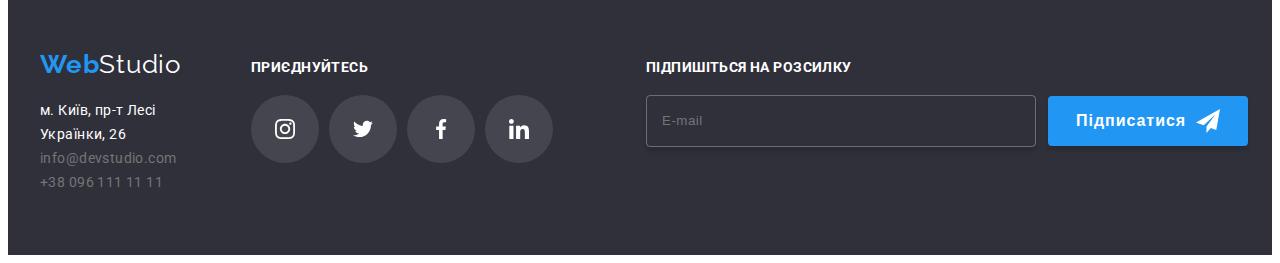
==== commit d8a32b35: "check" ====
--- a/portfolio.html
+++ b/portfolio.html
@@ -84,15 +84,15 @@
                     alt="Технокряк"
                   />
                   <div class="project__overlay">
-                    <p class="text__overlay">
-                      Ресурс пропонує комплексні пропозиції з різним рівнем
-                      функціоналу та сервісів. Все це дозволить відвідувачу
-                      отримати вичерпні відомості про компанію чи приватну
-                      особу.
-                    </p>
-                  </div>
-                </div>
-                <div class="div__project">
+                    <p class="project__overlay-text">
+                      Ресурс пропонує комплексні пропозиції з різним рівнем
+                      функціоналу та сервісів. Все це дозволить відвідувачу
+                      отримати вичерпні відомості про компанію чи приватну
+                      особу.
+                    </p>
+                  </div>
+                </div>
+                <div class="project__wrapper-info">
                   <h3 class="project__title">Технокряк</h3>
                   <p class="project__subtitle">Веб-Сайт</p>
                 </div>
@@ -100,22 +100,22 @@
             </li>
             <li class="projects__item">
               <a href="" class="project__link">
-                <div class="wrapper__project-img">
+                <div class="project__wrapper-img">
                   <img
                     src="./images/basketball_img.jpg"
                     class="project__img"
                     alt="Баскетбол"
                   />
                   <div class="project__overlay">
-                    <p class="text__overlay">
-                      Ресурс пропонує комплексні пропозиції з різним рівнем
-                      функціоналу та сервісів. Все це дозволить відвідувачу
-                      отримати вичерпні відомості про компанію чи приватну
-                      особу.
-                    </p>
-                  </div>
-                </div>
-                <div class="div__project">
+                    <p class="project__overlay-text">
+                      Ресурс пропонує комплексні пропозиції з різним рівнем
+                      функціоналу та сервісів. Все це дозволить відвідувачу
+                      отримати вичерпні відомості про компанію чи приватну
+                      особу.
+                    </p>
+                  </div>
+                </div>
+                <div class="project__wrapper-info">
                   <h3 class="project__title">
                     Постер New Orlean vs Golden Star
                   </h3>
@@ -125,22 +125,22 @@
             </li>
             <li class="projects__item">
               <a href="" class="project__link">
-                <div class="wrapper__project-img">
+                <div class="project__wrapper-img">
                   <img
                     src="./images/seafood_img.jpg"
                     class="project__img"
                     alt="Ресторан"
                   />
                   <div class="project__overlay">
-                    <p class="text__overlay">
-                      Ресурс пропонує комплексні пропозиції з різним рівнем
-                      функціоналу та сервісів. Все це дозволить відвідувачу
-                      отримати вичерпні відомості про компанію чи приватну
-                      особу.
-                    </p>
-                  </div>
-                </div>
-                <div class="div__project">
+                    <p class="project__overlay-text">
+                      Ресурс пропонує комплексні пропозиції з різним рівнем
+                      функціоналу та сервісів. Все це дозволить відвідувачу
+                      отримати вичерпні відомості про компанію чи приватну
+                      особу.
+                    </p>
+                  </div>
+                </div>
+                <div class="project__wrapper-info">
                   <h3 class="project__title">Ресторан Seafood</h3>
                   <p class="project__subtitle">Додаток</p>
                 </div>
@@ -148,22 +148,22 @@
             </li>
             <li class="projects__item">
               <a href="" class="project__link">
-                <div class="wrapper__project-img">
+                <div class="project__wrapper-img">
                   <img
                     src="./images/headphones_img.jpg"
                     class="project__img"
                     alt="навушнники"
                   />
                   <div class="project__overlay">
-                    <p class="text__overlay">
-                      Ресурс пропонує комплексні пропозиції з різним рівнем
-                      функціоналу та сервісів. Все це дозволить відвідувачу
-                      отримати вичерпні відомості про компанію чи приватну
-                      особу.
-                    </p>
-                  </div>
-                </div>
-                <div class="div__project">
+                    <p class="project__overlay-text">
+                      Ресурс пропонує комплексні пропозиції з різним рівнем
+                      функціоналу та сервісів. Все це дозволить відвідувачу
+                      отримати вичерпні відомості про компанію чи приватну
+                      особу.
+                    </p>
+                  </div>
+                </div>
+                <div class="project__wrapper-info">
                   <h3 class="project__title">Проєкт Prime</h3>
                   <p class="project__subtitle">Маркетинг</p>
                 </div>
@@ -171,22 +171,22 @@
             </li>
             <li class="projects__item">
               <a href="" class="project__link">
-                <div class="wrapper__project-img">
+                <div class="project__wrapper-img">
                   <img
                     src="./images/box_img.jpg"
                     class="project__img"
                     alt="Коробка"
                   />
                   <div class="project__overlay">
-                    <p class="text__overlay">
-                      Ресурс пропонує комплексні пропозиції з різним рівнем
-                      функціоналу та сервісів. Все це дозволить відвідувачу
-                      отримати вичерпні відомості про компанію чи приватну
-                      особу.
-                    </p>
-                  </div>
-                </div>
-                <div class="div__project">
+                    <p class="project__overlay-text">
+                      Ресурс пропонує комплексні пропозиції з різним рівнем
+                      функціоналу та сервісів. Все це дозволить відвідувачу
+                      отримати вичерпні відомості про компанію чи приватну
+                      особу.
+                    </p>
+                  </div>
+                </div>
+                <div class="project__wrapper-info">
                   <h3 class="project__title">Проєкт Boxes</h3>
                   <p class="project__subtitle">Додаток</p>
                 </div>
@@ -194,22 +194,22 @@
             </li>
             <li class="projects__item">
               <a href="" class="project__link">
-                <div class="wrapper__project-img">
+                <div class="project__wrapper-img">
                   <img
                     src="./images/screen_img.jpg"
                     class="project__img"
                     alt="екран"
                   />
                   <div class="project__overlay">
-                    <p class="text__overlay">
-                      Ресурс пропонує комплексні пропозиції з різним рівнем
-                      функціоналу та сервісів. Все це дозволить відвідувачу
-                      отримати вичерпні відомості про компанію чи приватну
-                      особу.
-                    </p>
-                  </div>
-                </div>
-                <div class="div__project">
+                    <p class="project__overlay-text">
+                      Ресурс пропонує комплексні пропозиції з різним рівнем
+                      функціоналу та сервісів. Все це дозволить відвідувачу
+                      отримати вичерпні відомості про компанію чи приватну
+                      особу.
+                    </p>
+                  </div>
+                </div>
+                <div class="project__wrapper-info">
                   <h3 class="project__title">Inspiration has no Borders</h3>
                   <p class="project__subtitle">Веб-Сайт</p>
                 </div>
@@ -217,22 +217,22 @@
             </li>
             <li class="projects__item">
               <a href="" class="project__link">
-                <div class="wrapper__project-img">
+                <div class="project__wrapper-img">
                   <img
                     src="./images/book_omg.jpg"
                     class="project__img"
                     alt="книга"
                   />
                   <div class="project__overlay">
-                    <p class="text__overlay">
-                      Ресурс пропонує комплексні пропозиції з різним рівнем
-                      функціоналу та сервісів. Все це дозволить відвідувачу
-                      отримати вичерпні відомості про компанію чи приватну
-                      особу.
-                    </p>
-                  </div>
-                </div>
-                <div class="div__project">
+                    <p class="project__overlay-text">
+                      Ресурс пропонує комплексні пропозиції з різним рівнем
+                      функціоналу та сервісів. Все це дозволить відвідувачу
+                      отримати вичерпні відомості про компанію чи приватну
+                      особу.
+                    </p>
+                  </div>
+                </div>
+                <div class="project__wrapper-info">
                   <h3 class="project__title">Видання Limited Edition</h3>
                   <p class="project__subtitle">Дизайн</p>
                 </div>
@@ -240,22 +240,22 @@
             </li>
             <li class="projects__item">
               <a href="" class="project__link">
-                <div class="wrapper__project-img">
+                <div class="project__wrapper-img">
                   <img
                     src="./images/lab_img.jpg"
                     class="project__img"
                     alt="Проект LAB"
                   />
                   <div class="project__overlay">
-                    <p class="text__overlay">
-                      Ресурс пропонує комплексні пропозиції з різним рівнем
-                      функціоналу та сервісів. Все це дозволить відвідувачу
-                      отримати вичерпні відомості про компанію чи приватну
-                      особу.
-                    </p>
-                  </div>
-                </div>
-                <div class="div__project">
+                    <p class="project__overlay-text">
+                      Ресурс пропонує комплексні пропозиції з різним рівнем
+                      функціоналу та сервісів. Все це дозволить відвідувачу
+                      отримати вичерпні відомості про компанію чи приватну
+                      особу.
+                    </p>
+                  </div>
+                </div>
+                <div class="project__wrapper-info">
                   <h3 class="project__title">Проєкт LAB</h3>
                   <p class="project__subtitle">Маркетинг</p>
                 </div>
@@ -263,22 +263,22 @@
             </li>
             <li class="projects__item">
               <a href="" class="project__link">
-                <div class="wrapper__project-img">
+                <div class="project__wrapper-img">
                   <img
                     src="./images/techno_img.jpg"
                     class="project__img"
                     alt="Бизнес"
                   />
                   <div class="project__overlay">
-                    <p class="text__overlay">
-                      Ресурс пропонує комплексні пропозиції з різним рівнем
-                      функціоналу та сервісів. Все це дозволить відвідувачу
-                      отримати вичерпні відомості про компанію чи приватну
-                      особу.
-                    </p>
-                  </div>
-                </div>
-                <div class="div__project">
+                    <p class="project__overlay-text">
+                      Ресурс пропонує комплексні пропозиції з різним рівнем
+                      функціоналу та сервісів. Все це дозволить відвідувачу
+                      отримати вичерпні відомості про компанію чи приватну
+                      особу.
+                    </p>
+                  </div>
+                </div>
+                <div class="project__wrapper-info">
                   <h3 class="project__title">Growing Business</h3>
                   <p class="project__subtitle">Додаток</p>
                 </div>
--- a/css/main.min.css
+++ b/css/main.min.css
@@ -1 +1 @@
-body{font-family:Roboto}h1,h2,h3,h4,p{margin-top:0;margin-bottom:0}ul{margin-top:0;margin-bottom:0;padding-left:0}img{display:block;max-width:100%;height:auto}.list{list-style:none;padding:0}.link{text-decoration:none}.visually-hidden{position:absolute;width:1px;height:1px;margin:-1px;border:0;padding:0;white-space:nowrap;-webkit-clip-path:inset(100%);clip-path:inset(100%);clip:rect(0 0 0 0);overflow:hidden}.container{width:1200px;margin:0 auto;padding:0 15px}.footer-form-div__btn,.modal__btn,.hero__btn{color:#fff;background:#2196f3;font-weight:700;letter-spacing:.96px;border-radius:4px;font-size:16px;-webkit-box-shadow:0px 4px 4px 0px rgba(0,0,0,.15);box-shadow:0px 4px 4px 0px rgba(0,0,0,.15);-webkit-transition:opacity 250ms cubic-bezier(0.4, 0, 0.2, 1);transition:opacity 250ms cubic-bezier(0.4, 0, 0.2, 1)}.hero__btn{line-height:1.87;padding-top:10px;padding-bottom:10px;padding-left:32px;padding-right:32px;border:none}.hero__btn:hover,.hero__btn:focus{cursor:pointer;opacity:.7}.modal__btn{text-align:center;font-family:Roboto;font-style:normal;line-height:30px;padding:10px 52px 10px 52px;border:none;display:block;margin:0 auto}.modal__btn:hover,.modal__btn:focus{cursor:pointer;opacity:.7}.footer-form-div__btn{display:-webkit-box;display:-ms-flexbox;display:flex;-webkit-box-align:center;-ms-flex-align:center;align-items:center;line-height:30px;border:none;padding-top:10px;padding-bottom:10px;padding-left:28px;gap:10px;padding-right:28px}.footer-form-div__btn:hover,.footer-form-div__btn:focus{cursor:pointer;opacity:.7}.footer-form-div__btn::after{content:"";display:inline-block;height:24px;width:24px;background-image:url(../images/telegram_new.svg);background-repeat:no-repeat;background-position:center}.header__logo{font-family:Raleway;font-size:26px;letter-spacing:.78px;margin-right:93px;color:#212121}.footer__logo{font-family:Raleway;font-size:26px;letter-spacing:.78px;color:#fff;margin-bottom:20px}.logo__accent{color:#2196f3}.header{padding-top:24px;padding-bottom:25px}.header .container{display:-webkit-box;display:-ms-flexbox;display:flex;-webkit-box-align:center;-ms-flex-align:center;align-items:center}.logo-link{text-decoration:none}.nav__link--current{color:#2196f3}.nav__link--current::after{content:"";display:block;height:4px;width:100%;background-color:#2196f3;position:absolute;top:45px;border-radius:2px;-webkit-transition:-webkit-transform 250ms cubic-bezier(0.4, 0, 0.2, 1);transition:-webkit-transform 250ms cubic-bezier(0.4, 0, 0.2, 1);transition:transform 250ms cubic-bezier(0.4, 0, 0.2, 1);transition:transform 250ms cubic-bezier(0.4, 0, 0.2, 1), -webkit-transform 250ms cubic-bezier(0.4, 0, 0.2, 1)}.nav__link--current:hover:after{-webkit-transform:translateY(-20px);-ms-transform:translateY(-20px);transform:translateY(-20px)}.nav__list{display:-webkit-box;display:-ms-flexbox;display:flex;gap:50px}.nav__link{color:#212121;font-size:14px;font-weight:500;letter-spacing:.28px;text-decoration:none;position:relative;-webkit-transition:color 250ms cubic-bezier(0.4, 0, 0.2, 1);transition:color 250ms cubic-bezier(0.4, 0, 0.2, 1)}.nav__link:hover,.nav__link:focus{color:#2196f3;cursor:pointer}.contact-list{color:#757575;font-size:14px;font-weight:500;letter-spacing:.28px;text-decoration:none;display:-webkit-box;display:-ms-flexbox;display:flex;margin-left:auto;gap:50px}.contact-list__link{color:#757575;font-size:14px;font-weight:500;letter-spacing:.28px;text-decoration:none;display:-webkit-box;display:-ms-flexbox;display:flex;-webkit-box-align:center;-ms-flex-align:center;align-items:center;gap:10px;-webkit-transition:color 250ms cubic-bezier(0.4, 0, 0.2, 1);transition:color 250ms cubic-bezier(0.4, 0, 0.2, 1)}.contact-list__link:hover,.contact-list__link:focus{color:#2196f3;cursor:pointer}.contact-list__item:not(:last-child){margin-bottom:9px}.contact-list__icon{display:inline-block;fill:#757575;-webkit-transition:fill 250ms cubic-bezier(0.4, 0, 0.2, 1);transition:fill 250ms cubic-bezier(0.4, 0, 0.2, 1)}.contact-list__link:hover .contact-list__icon,.contact-list__link:focus .contact-list__icon{fill:#2196f3}.hero{color:#fff;background-color:#2f303a;text-align:center;padding-top:200px;padding-bottom:200px;background-repeat:no-repeat;background-image:-webkit-gradient(linear, left top, left bottom, from(rgba(47, 48, 58, 0.4)), to(rgba(47, 48, 58, 0.4))),url(../images/peaple_img.jpg);background-image:linear-gradient(rgba(47, 48, 58, 0.4), rgba(47, 48, 58, 0.4)),url(../images/peaple_img.jpg);text-align:center}.hero__title{color:#fff;font-size:44px;font-weight:900;line-height:1.36;margin-bottom:30px;text-transform:uppercase;letter-spacing:2.64px}.advantages{padding-top:94px;padding-bottom:94px}.advantages__list{display:-webkit-box;display:-ms-flexbox;display:flex;gap:30px}.advantages__item{color:#212121;font-size:14px;letter-spacing:.42px;-ms-flex-preferred-size:calc((100% - 90px)/4);flex-basis:calc((100% - 90px)/4)}.advantages__item::before{content:"";width:270px;height:120px;border-radius:4px;background-color:#f5f4fa;background-position:center;background-repeat:no-repeat;display:block;margin-bottom:30px}.advantages__item:nth-child(1)::before{background-image:url(../images/group_svg1_svg.svg)}.advantages__item:nth-child(2)::before{background-image:url(../images/clock_svg2_svg.svg)}.advantages__item:nth-child(3)::before{background-image:url(../images/diagram_svg3_svg.svg)}.advantages__item:nth-child(4)::before{background-image:url(../images/astronaut_svg4_svg.svg)}.advantages__subtitle{color:#757575;font-size:14px;line-height:1.71;letter-spacing:.42px}.advantages__title{color:#212121;font-size:14px;padding-bottom:10px}.work{padding-bottom:94px}.work__list{display:-webkit-box;display:-ms-flexbox;display:flex;-webkit-box-pack:center;-ms-flex-pack:center;justify-content:center;gap:30px}.work__title{color:#212121;font-size:36px;letter-spacing:1.08px;text-align:center;margin-bottom:50px}.work__item{position:relative}.work__text{color:#fff;text-align:center;font-size:14px;font-weight:700;line-height:normal;letter-spacing:.42px;text-transform:uppercase;background:rgba(47,48,58,.8);position:absolute;text-align:center;width:370px;padding:27px 0;bottom:0px}.workers{padding-top:94px;padding-bottom:94px;background:#f5f4fa}.workers-section__title{color:#212121;font-size:36px;letter-spacing:1.08px;text-align:center;margin-bottom:50px}.workers__subtitle{color:#757575;text-align:center;letter-spacing:.48px;font-size:16px;padding-bottom:16px}.workers__title{color:#212121;text-align:center;font-size:16px;letter-spacing:.48px;margin-bottom:10px}.div__workers{padding-top:30px;padding-bottom:30px}.workers__item{-webkit-box-shadow:0px 2px 1px 0px rgba(0,0,0,.2),0px 1px 1px 0px rgba(0,0,0,.14),0px 1px 3px 0px rgba(0,0,0,.12);box-shadow:0px 2px 1px 0px rgba(0,0,0,.2),0px 1px 1px 0px rgba(0,0,0,.14),0px 1px 3px 0px rgba(0,0,0,.12);border-radius:0px 0px 4px 4px;background:#fff}.workers-soc-list{display:-webkit-box;display:-ms-flexbox;display:flex;-webkit-box-pack:center;-ms-flex-pack:center;justify-content:center;gap:10px}.workers-list{display:-webkit-box;display:-ms-flexbox;display:flex;-webkit-box-pack:center;-ms-flex-pack:center;justify-content:center;gap:30px}.workers__link{border-radius:50%;background-color:rgba(0,0,0,0);padding:12px;display:-webkit-box;display:-ms-flexbox;display:flex;-webkit-box-align:center;-ms-flex-align:center;align-items:center;-webkit-transition:background-color 250ms cubic-bezier(0.4, 0, 0.2, 1);transition:background-color 250ms cubic-bezier(0.4, 0, 0.2, 1)}.workers__link:hover,.workers__link:focus{background-color:#2196f3;cursor:pointer}.icon__link{fill:#afb1b8;-webkit-transition:fill 250ms cubic-bezier(0.4, 0, 0.2, 1);transition:fill 250ms cubic-bezier(0.4, 0, 0.2, 1)}.workers__link:focus .icon__link,.workers__link:hover .icon__link{fill:#fff}.customer{padding-top:94px;padding-bottom:94px}.customer__title{color:#212121;text-align:center;font-size:36px;line-height:normal;letter-spacing:1.08px;margin-bottom:50px}.customer__list{display:-webkit-box;display:-ms-flexbox;display:flex;-webkit-box-pack:center;-ms-flex-pack:center;justify-content:center;gap:30px}.customer__icon{fill:#afb1b8;-webkit-transition:fill 250ms cubic-bezier(0.4, 0, 0.2, 1);transition:fill 250ms cubic-bezier(0.4, 0, 0.2, 1);background-size:0px}.customer__link:hover .customer__icon,.customer__link:focus .customer__icon{cursor:pointer;fill:#2196f3}.customer__link{border-radius:4px;border:1px solid #757575;width:170px;height:92px;display:-webkit-box;display:-ms-flexbox;display:flex;-webkit-box-align:center;-ms-flex-align:center;align-items:center;-webkit-box-pack:center;-ms-flex-pack:center;justify-content:center;-webkit-transition:border-color 250ms cubic-bezier(0.4, 0, 0.2, 1);transition:border-color 250ms cubic-bezier(0.4, 0, 0.2, 1)}.customer__link:hover,.customer__link:focus{border-color:#2196f3}.footer{background-color:#2f303a;padding-top:60px;padding-bottom:60px;display:-webkit-box;display:-ms-flexbox;display:flex}.footer-contacts{margin-right:70px;display:-webkit-box;display:-ms-flexbox;display:flex;-webkit-box-orient:vertical;-webkit-box-direction:normal;-ms-flex-direction:column;flex-direction:column}.footer-contacts__address{color:#fff;background-color:#2f303a;font-size:14px;line-height:1.71;letter-spacing:.42px;text-decoration:none;-webkit-transition:color 250ms cubic-bezier(0.4, 0, 0.2, 1);transition:color 250ms cubic-bezier(0.4, 0, 0.2, 1)}.footer-contacts__address:hover{color:#2196f3;cursor:pointer}.footer-contacts__address{font-style:normal}.footer-contacts__link{color:#757575;font-size:14px;letter-spacing:.42px;text-decoration:none;-webkit-transition:color 250ms cubic-bezier(0.4, 0, 0.2, 1);transition:color 250ms cubic-bezier(0.4, 0, 0.2, 1)}.footer-contacts__link:hover,.footer-contacts__link:focus{color:#2196f3;cursor:pointer}.footer .container{display:-webkit-box;display:-ms-flexbox;display:flex}.footer__link{color:#fff;text-decoration:none;-webkit-transition:color 250ms cubic-bezier(0.4, 0, 0.2, 1);transition:color 250ms cubic-bezier(0.4, 0, 0.2, 1)}.footer__link:hover,.footer__link:focus{color:#2196f3;cursor:pointer}.footer-soc__subtitle{color:#fff;font-size:14px;font-weight:700;line-height:normal;letter-spacing:.42px;text-transform:uppercase;margin-bottom:20px}.footer-soc__link{fill:#fff}.footer-soc__link{border-radius:50%;padding:12px;display:-webkit-box;display:-ms-flexbox;display:flex;-webkit-box-align:center;-ms-flex-align:center;align-items:center;background-color:rgba(255,255,255,.1);-webkit-box-pack:center;-ms-flex-pack:center;justify-content:center;width:44px;height:44px;-webkit-transition:background-color 250ms cubic-bezier(0.4, 0, 0.2, 1);transition:background-color 250ms cubic-bezier(0.4, 0, 0.2, 1)}.footer-soc__link:hover,.footer-soc__link:focus{background-color:#2196f3;cursor:pointer}.footer-soc__list{display:-webkit-box;display:-ms-flexbox;display:flex;-webkit-box-pack:center;-ms-flex-pack:center;justify-content:center;gap:10px}.footer-soc{padding-top:10px}.footer-form-div__form{display:-webkit-box;display:-ms-flexbox;display:flex;-webkit-box-align:center;-ms-flex-align:center;align-items:center;gap:12px}.footer-form-div__text{color:#fff;font-size:14px;font-weight:700;line-height:normal;letter-spacing:.42px;text-transform:uppercase;margin-bottom:20px}.footer-form-div--input{color:rgba(255,255,255,.6);line-height:20px;letter-spacing:.48px;background:rgba(0,0,0,0);border-radius:4px;border:1px solid rgba(255,255,255,.3);-webkit-box-shadow:0px 4px 4px 0px rgba(0,0,0,.15);box-shadow:0px 4px 4px 0px rgba(0,0,0,.15);padding:15px;width:358px;-webkit-transition:border-color 250ms cubic-bezier(0.4, 0, 0.2, 1);transition:border-color 250ms cubic-bezier(0.4, 0, 0.2, 1)}.footer-form-div--input:hover,.footer-form-div--input:focus{border-color:#2196f3;outline:none}.footer-form-div{margin-left:93px;padding-top:10px}.modal__title{color:#212121;text-align:center;font-family:Roboto;font-size:20px;font-style:normal;font-weight:700;line-height:normal;letter-spacing:.6px;margin-bottom:12px}.modal__label{display:-webkit-box;display:-ms-flexbox;display:flex;-webkit-box-orient:vertical;-webkit-box-direction:normal;-ms-flex-direction:column;flex-direction:column;color:#757575;font-size:12px;line-height:normal;letter-spacing:.12px;position:relative}.modal__label:not(:first-child){margin-top:10px}.modal__textarea{color:rgba(117,117,117,.5);line-height:normal;letter-spacing:.12px;padding:12px 16px 12px 16px;border-radius:4px;border:1px solid rgba(33,33,33,.2);padding-top:12px;padding-left:16px;width:448px;resize:none;margin-top:4px;-webkit-transition:border-color 250ms cubic-bezier(0.4, 0, 0.2, 1);transition:border-color 250ms cubic-bezier(0.4, 0, 0.2, 1)}.modal__textarea:hover,.modal__textarea:focus{border-color:#2196f3}.modal__input{border-radius:4px;border:1px solid rgba(33,33,33,.2);width:448px;height:40px;margin-top:4px;padding:11px 0 11px 42px;outline:none;-webkit-transition:border-color 250ms cubic-bezier(0.4, 0, 0.2, 1);transition:border-color 250ms cubic-bezier(0.4, 0, 0.2, 1)}.modal__input:hover,.modal__input:focus{border-color:#2196f3}.backdrop{position:fixed;top:0;left:0;width:100%;height:100%;background-color:rgba(0,0,0,.2);opacity:1;-webkit-transition:opacity 250ms cubic-bezier(0.4, 0, 0.2, 1);transition:opacity 250ms cubic-bezier(0.4, 0, 0.2, 1)}.backdrop.is-hidden{opacity:0;pointer-events:none}.no-scroll{overflow:hidden}.modal{position:absolute;top:50%;left:50%;min-width:528px;min-height:581px;border-radius:4px;background:#fff;-webkit-box-shadow:0px 2px 1px 0px rgba(0,0,0,.2),0px 1px 1px 0px rgba(0,0,0,.14),0px 1px 3px 0px rgba(0,0,0,.12);box-shadow:0px 2px 1px 0px rgba(0,0,0,.2),0px 1px 1px 0px rgba(0,0,0,.14),0px 1px 3px 0px rgba(0,0,0,.12);-webkit-transform:translate(-50%, -50%) scale(1);-ms-transform:translate(-50%, -50%) scale(1);transform:translate(-50%, -50%) scale(1);padding:40px;-webkit-transition:-webkit-transform 250ms cubic-bezier(0.4, 0, 0.2, 1);transition:-webkit-transform 250ms cubic-bezier(0.4, 0, 0.2, 1);transition:transform 250ms cubic-bezier(0.4, 0, 0.2, 1);transition:transform 250ms cubic-bezier(0.4, 0, 0.2, 1), -webkit-transform 250ms cubic-bezier(0.4, 0, 0.2, 1)}.backdrop.is-hidden .modal{-webkit-transform:translate(-50%, -50%) scale(0);-ms-transform:translate(-50%, -50%) scale(0);transform:translate(-50%, -50%) scale(0)}.btn-close{border:1px solid rgba(0,0,0,.1);border-radius:50%;padding:6px;display:-webkit-box;display:-ms-flexbox;display:flex;-webkit-box-align:center;-ms-flex-align:center;align-items:center;-webkit-box-pack:center;-ms-flex-pack:center;justify-content:center;background:none;position:absolute;right:8px;top:8px;-webkit-transition:fill 250ms cubic-bezier(0.4, 0, 0.2, 1);transition:fill 250ms cubic-bezier(0.4, 0, 0.2, 1)}.btn-close:hover,.btn-close:focus{cursor:pointer;fill:#2196f3}.modal__icon{position:absolute;display:-webkit-box;display:-ms-flexbox;display:flex;-webkit-box-align:center;-ms-flex-align:center;align-items:center;bottom:11px;left:12px;-webkit-transition:fill 250ms cubic-bezier(0.4, 0, 0.2, 1);transition:fill 250ms cubic-bezier(0.4, 0, 0.2, 1)}.modal__input:hover+.modal__icon,.modal__input:focus+.modal__icon{fill:#2196f3}.modal__checkbox{color:#757575;font-family:Roboto;font-size:14px;font-style:normal;font-weight:400;line-height:24px;letter-spacing:.42px;display:-webkit-box;display:-ms-flexbox;display:flex;-webkit-box-align:center;-ms-flex-align:center;align-items:center;-webkit-box-pack:center;-ms-flex-pack:center;justify-content:center;margin-top:20px;margin-bottom:30px;gap:8px}.modal__link{color:#2196f3;font-family:Roboto;font-size:14px;font-style:normal;font-weight:400;line-height:24px;letter-spacing:.42px;text-decoration-line:underline}.filter__btn{color:#212121;min-width:73px;padding:6px 22px;font-family:Roboto;font-size:16px;font-weight:500;line-height:1.63;letter-spacing:.48px;background-color:#f5f4fa;border-radius:4px;border-color:rgba(0,0,0,0);-webkit-transition:background-color 250ms cubic-bezier(0.4, 0, 0.2, 1),color 250ms cubic-bezier(0.4, 0, 0.2, 1),-webkit-box-shadow 250ms cubic-bezier(0.4, 0, 0.2, 1);transition:background-color 250ms cubic-bezier(0.4, 0, 0.2, 1),color 250ms cubic-bezier(0.4, 0, 0.2, 1),-webkit-box-shadow 250ms cubic-bezier(0.4, 0, 0.2, 1);transition:background-color 250ms cubic-bezier(0.4, 0, 0.2, 1),color 250ms cubic-bezier(0.4, 0, 0.2, 1),box-shadow 250ms cubic-bezier(0.4, 0, 0.2, 1);transition:background-color 250ms cubic-bezier(0.4, 0, 0.2, 1),color 250ms cubic-bezier(0.4, 0, 0.2, 1),box-shadow 250ms cubic-bezier(0.4, 0, 0.2, 1),-webkit-box-shadow 250ms cubic-bezier(0.4, 0, 0.2, 1)}.filter__btn:hover,.filter__btn:focus{color:#fff;background-color:#2196f3;cursor:pointer;-webkit-box-shadow:0px 2px 2px 0px rgba(0,0,0,.12),0px 1px 2px 0px rgba(0,0,0,.08),0px 3px 1px 0px rgba(0,0,0,.1);box-shadow:0px 2px 2px 0px rgba(0,0,0,.12),0px 1px 2px 0px rgba(0,0,0,.08),0px 3px 1px 0px rgba(0,0,0,.1)}.filter__list{display:-webkit-box;display:-ms-flexbox;display:flex;-webkit-box-pack:center;-ms-flex-pack:center;justify-content:center;gap:8px}.projects{padding-top:94px;padding-bottom:50px}.project__title{color:#212121;font-size:18px;line-height:2;letter-spacing:1.08px}.projects__list{margin-top:50px;display:-webkit-box;display:-ms-flexbox;display:flex;-ms-flex-wrap:wrap;flex-wrap:wrap;gap:30px}.project__link{text-decoration:none;display:block;-webkit-transition:-webkit-box-shadow 250ms cubic-bezier(0.4, 0, 0.2, 1);transition:-webkit-box-shadow 250ms cubic-bezier(0.4, 0, 0.2, 1);transition:box-shadow 250ms cubic-bezier(0.4, 0, 0.2, 1);transition:box-shadow 250ms cubic-bezier(0.4, 0, 0.2, 1), -webkit-box-shadow 250ms cubic-bezier(0.4, 0, 0.2, 1)}.project__link:focus,.project__link:hover{-webkit-box-shadow:1px 4px 6px 0px rgba(0,0,0,.16),0px 4px 4px 0px rgba(0,0,0,.06),0px 1px 1px 0px rgba(0,0,0,.12);box-shadow:1px 4px 6px 0px rgba(0,0,0,.16),0px 4px 4px 0px rgba(0,0,0,.06),0px 1px 1px 0px rgba(0,0,0,.12)}.div__project{padding:20px 24px;border:1px solid #fff}.projects__item{-ms-flex-preferred-size:calc((100% - 60px)/3);flex-basis:calc((100% - 60px)/3)}.project__overlay{position:absolute;top:0;left:0;height:100%;width:100%;background-color:#2196f3;-webkit-transform:translateY(101%);-ms-transform:translateY(101%);transform:translateY(101%);-webkit-transition:-webkit-transform 250ms cubic-bezier(0.4, 0, 0.2, 1);transition:-webkit-transform 250ms cubic-bezier(0.4, 0, 0.2, 1);transition:transform 250ms cubic-bezier(0.4, 0, 0.2, 1);transition:transform 250ms cubic-bezier(0.4, 0, 0.2, 1), -webkit-transform 250ms cubic-bezier(0.4, 0, 0.2, 1)}.projects-item:hover .project__overlay{-webkit-transform:translateY(0);-ms-transform:translateY(0);transform:translateY(0)}.text__overlay{color:#fff;font-size:18px;font-weight:400;line-height:28px;letter-spacing:.54px;padding:63px 24px}.project__subtitle{color:#757575;font-size:16px;line-height:1.87;letter-spacing:.48px}.wrapper__project-img{overflow:hidden;position:relative}/*# sourceMappingURL=main.min.css.map */+.footer-form-div__text,.footer-soc__subtitle{color:#fff;font-size:14px;letter-spacing:.42px;margin-bottom:20px}.customer__title,.workers-section__title,.work__title{color:#212121;font-size:36px;text-align:center;letter-spacing:1.08px}body{font-family:Roboto}h1,h2,h3,h4,p{margin-top:0;margin-bottom:0}ul{margin-top:0;margin-bottom:0;padding-left:0}img{display:block;max-width:100%;height:auto}.list{list-style:none;padding:0}.link{text-decoration:none}.visually-hidden{position:absolute;width:1px;height:1px;margin:-1px;border:0;padding:0;white-space:nowrap;-webkit-clip-path:inset(100%);clip-path:inset(100%);clip:rect(0 0 0 0);overflow:hidden}.container{width:1200px;margin:0 auto;padding:0 15px}.footer-form-div__btn,.modal__btn,.hero__btn{color:#fff;background:#2196f3;font-weight:700;letter-spacing:.96px;border-radius:4px;font-size:16px;-webkit-box-shadow:0px 4px 4px 0px rgba(0,0,0,.15);box-shadow:0px 4px 4px 0px rgba(0,0,0,.15);-webkit-transition:opacity 250ms cubic-bezier(0.4, 0, 0.2, 1);transition:opacity 250ms cubic-bezier(0.4, 0, 0.2, 1)}.hero__btn{line-height:1.87;padding-top:10px;padding-bottom:10px;padding-left:32px;padding-right:32px;border:none}.hero__btn:hover,.hero__btn:focus{cursor:pointer;opacity:.7}.modal__btn{text-align:center;font-family:Roboto;font-style:normal;line-height:30px;padding:10px 52px 10px 52px;border:none;display:block;margin:0 auto}.modal__btn:hover,.modal__btn:focus{cursor:pointer;opacity:.7}.footer-form-div__btn{display:-webkit-box;display:-ms-flexbox;display:flex;-webkit-box-align:center;-ms-flex-align:center;align-items:center;line-height:30px;border:none;padding-top:10px;padding-bottom:10px;padding-left:28px;gap:10px;padding-right:28px}.footer-form-div__btn:hover,.footer-form-div__btn:focus{cursor:pointer;opacity:.7}.footer-form-div__btn::after{content:"";display:inline-block;height:24px;width:24px;background-image:url(../images/telegram_new.svg);background-repeat:no-repeat;background-position:center}.header__logo{font-family:Raleway;font-size:26px;letter-spacing:.78px;margin-right:93px;color:#212121}.footer__logo{font-family:Raleway;font-size:26px;letter-spacing:.78px;color:#fff;margin-bottom:20px}.logo__accent{color:#2196f3}.header{padding-top:24px;padding-bottom:25px}.header .container{display:-webkit-box;display:-ms-flexbox;display:flex;-webkit-box-align:center;-ms-flex-align:center;align-items:center}.logo-link{text-decoration:none}.nav__link--current{color:#2196f3}.nav__link--current::after{content:"";display:block;height:4px;width:100%;background-color:#2196f3;position:absolute;top:45px;border-radius:2px;-webkit-transition:-webkit-transform 250ms cubic-bezier(0.4, 0, 0.2, 1);transition:-webkit-transform 250ms cubic-bezier(0.4, 0, 0.2, 1);transition:transform 250ms cubic-bezier(0.4, 0, 0.2, 1);transition:transform 250ms cubic-bezier(0.4, 0, 0.2, 1), -webkit-transform 250ms cubic-bezier(0.4, 0, 0.2, 1)}.nav__link--current:hover:after{-webkit-transform:translateY(-20px);-ms-transform:translateY(-20px);transform:translateY(-20px)}.nav__list{display:-webkit-box;display:-ms-flexbox;display:flex;gap:50px}.nav__link{color:#212121;font-size:14px;font-weight:500;letter-spacing:.28px;text-decoration:none;position:relative;-webkit-transition:color 250ms cubic-bezier(0.4, 0, 0.2, 1);transition:color 250ms cubic-bezier(0.4, 0, 0.2, 1)}.nav__link:hover,.nav__link:focus{color:#2196f3;cursor:pointer}.contact-list{color:#757575;font-size:14px;font-weight:500;letter-spacing:.28px;text-decoration:none;display:-webkit-box;display:-ms-flexbox;display:flex;margin-left:auto;gap:50px}.contact-list__link{color:#757575;font-size:14px;font-weight:500;letter-spacing:.28px;text-decoration:none;display:-webkit-box;display:-ms-flexbox;display:flex;-webkit-box-align:center;-ms-flex-align:center;align-items:center;gap:10px;-webkit-transition:color 250ms cubic-bezier(0.4, 0, 0.2, 1);transition:color 250ms cubic-bezier(0.4, 0, 0.2, 1)}.contact-list__link:hover,.contact-list__link:focus{color:#2196f3;cursor:pointer}.contact-list__item:not(:last-child){margin-bottom:9px}.contact-list__icon{display:inline-block;fill:#757575;-webkit-transition:fill 250ms cubic-bezier(0.4, 0, 0.2, 1);transition:fill 250ms cubic-bezier(0.4, 0, 0.2, 1)}.contact-list__link:hover .contact-list__icon,.contact-list__link:focus .contact-list__icon{fill:#2196f3}.hero{color:#fff;background-color:#2f303a;text-align:center;padding-top:200px;padding-bottom:200px;background-repeat:no-repeat;background-image:-webkit-gradient(linear, left top, left bottom, from(rgba(47, 48, 58, 0.4)), to(rgba(47, 48, 58, 0.4))),url(../images/peaple_img.jpg);background-image:linear-gradient(rgba(47, 48, 58, 0.4), rgba(47, 48, 58, 0.4)),url(../images/peaple_img.jpg);text-align:center}.hero__title{color:#fff;font-size:44px;font-weight:900;line-height:1.36;margin-bottom:30px;text-transform:uppercase;letter-spacing:2.64px}.advantages{padding-top:94px;padding-bottom:94px}.advantages__list{display:-webkit-box;display:-ms-flexbox;display:flex;gap:30px}.advantages__item{-ms-flex-preferred-size:calc((100% - 30px*(4 - 1))/4);flex-basis:calc((100% - 30px*(4 - 1))/4);color:#212121;font-size:14px;letter-spacing:.42px;-ms-flex-preferred-size:calc((100% - 90px)/4);flex-basis:calc((100% - 90px)/4)}.advantages__item::before{content:"";width:270px;height:120px;border-radius:4px;background-color:#f5f4fa;background-position:center;background-repeat:no-repeat;display:block;margin-bottom:30px}.advantages__item:nth-child(1)::before{background-image:url(../images/group_svg1_svg.svg)}.advantages__item:nth-child(2)::before{background-image:url(../images/clock_svg2_svg.svg)}.advantages__item:nth-child(3)::before{background-image:url(../images/diagram_svg3_svg.svg)}.advantages__item:nth-child(4)::before{background-image:url(../images/astronaut_svg4_svg.svg)}.advantages__subtitle{color:#757575;font-size:14px;line-height:1.71;letter-spacing:.42px}.advantages__title{color:#212121;font-size:14px;padding-bottom:10px}.work{padding-bottom:94px}.work__list{display:-webkit-box;display:-ms-flexbox;display:flex;-webkit-box-pack:center;-ms-flex-pack:center;justify-content:center;gap:30px}.work__title{margin-bottom:50px}.work__item{position:relative}.work__text{color:#fff;text-align:center;font-size:14px;font-weight:700;line-height:normal;letter-spacing:.42px;text-transform:uppercase;background:rgba(47,48,58,.8);position:absolute;text-align:center;width:370px;padding:27px 0;bottom:0px}.workers{padding-top:94px;padding-bottom:94px;background:#f5f4fa}.workers-section__title{margin-bottom:50px}.workers__subtitle{color:#757575;text-align:center;letter-spacing:.48px;font-size:16px;padding-bottom:16px}.workers__title{color:#212121;text-align:center;font-size:16px;letter-spacing:.48px;margin-bottom:10px}.div__workers{padding-top:30px;padding-bottom:30px}.workers__item{-webkit-box-shadow:0px 2px 1px 0px rgba(0,0,0,.2),0px 1px 1px 0px rgba(0,0,0,.14),0px 1px 3px 0px rgba(0,0,0,.12);box-shadow:0px 2px 1px 0px rgba(0,0,0,.2),0px 1px 1px 0px rgba(0,0,0,.14),0px 1px 3px 0px rgba(0,0,0,.12);border-radius:0px 0px 4px 4px;background:#fff}.workers-soc-list{display:-webkit-box;display:-ms-flexbox;display:flex;-webkit-box-pack:center;-ms-flex-pack:center;justify-content:center;gap:10px}.workers-list{display:-webkit-box;display:-ms-flexbox;display:flex;-webkit-box-pack:center;-ms-flex-pack:center;justify-content:center;gap:30px}.workers__link{border-radius:50%;background-color:rgba(0,0,0,0);padding:12px;display:-webkit-box;display:-ms-flexbox;display:flex;-webkit-box-align:center;-ms-flex-align:center;align-items:center;-webkit-transition:background-color 250ms cubic-bezier(0.4, 0, 0.2, 1);transition:background-color 250ms cubic-bezier(0.4, 0, 0.2, 1)}.workers__link:hover,.workers__link:focus{background-color:#2196f3;cursor:pointer}.icon__link{fill:#afb1b8;-webkit-transition:fill 250ms cubic-bezier(0.4, 0, 0.2, 1);transition:fill 250ms cubic-bezier(0.4, 0, 0.2, 1)}.workers__link:focus .icon__link,.workers__link:hover .icon__link{fill:#fff}.customer{padding-top:94px;padding-bottom:94px}.customer__title{line-height:normal;margin-bottom:50px}.customer__list{display:-webkit-box;display:-ms-flexbox;display:flex;-webkit-box-pack:center;-ms-flex-pack:center;justify-content:center;gap:30px}.customer__icon{fill:#afb1b8;-webkit-transition:fill 250ms cubic-bezier(0.4, 0, 0.2, 1);transition:fill 250ms cubic-bezier(0.4, 0, 0.2, 1);background-size:0px}.customer__link:hover .customer__icon,.customer__link:focus .customer__icon{cursor:pointer;fill:#2196f3}.customer__link{border-radius:4px;border:1px solid #757575;width:170px;height:92px;display:-webkit-box;display:-ms-flexbox;display:flex;-webkit-box-align:center;-ms-flex-align:center;align-items:center;-webkit-box-pack:center;-ms-flex-pack:center;justify-content:center;-webkit-transition:border-color 250ms cubic-bezier(0.4, 0, 0.2, 1);transition:border-color 250ms cubic-bezier(0.4, 0, 0.2, 1)}.customer__link:hover,.customer__link:focus{border-color:#2196f3}.footer{background-color:#2f303a;padding-top:60px;padding-bottom:60px;display:-webkit-box;display:-ms-flexbox;display:flex}.footer-contacts{margin-right:70px;display:-webkit-box;display:-ms-flexbox;display:flex;-webkit-box-orient:vertical;-webkit-box-direction:normal;-ms-flex-direction:column;flex-direction:column}.footer-contacts__address{color:#fff;background-color:#2f303a;font-size:14px;line-height:1.71;letter-spacing:.42px;text-decoration:none;-webkit-transition:color 250ms cubic-bezier(0.4, 0, 0.2, 1);transition:color 250ms cubic-bezier(0.4, 0, 0.2, 1)}.footer-contacts__address:hover{color:#2196f3;cursor:pointer}.footer-contacts__address{font-style:normal}.footer-contacts__link{color:#757575;font-size:14px;letter-spacing:.42px;text-decoration:none;-webkit-transition:color 250ms cubic-bezier(0.4, 0, 0.2, 1);transition:color 250ms cubic-bezier(0.4, 0, 0.2, 1)}.footer-contacts__link:hover,.footer-contacts__link:focus{color:#2196f3;cursor:pointer}.footer .container{display:-webkit-box;display:-ms-flexbox;display:flex}.footer__link{color:#fff;text-decoration:none;-webkit-transition:color 250ms cubic-bezier(0.4, 0, 0.2, 1);transition:color 250ms cubic-bezier(0.4, 0, 0.2, 1)}.footer__link:hover,.footer__link:focus{color:#2196f3;cursor:pointer}.footer-soc__subtitle{font-weight:700;line-height:normal;text-transform:uppercase}.footer-soc__link{fill:#fff}.footer-soc__link{border-radius:50%;padding:12px;display:-webkit-box;display:-ms-flexbox;display:flex;-webkit-box-align:center;-ms-flex-align:center;align-items:center;background-color:rgba(255,255,255,.1);-webkit-box-pack:center;-ms-flex-pack:center;justify-content:center;width:44px;height:44px;-webkit-transition:background-color 250ms cubic-bezier(0.4, 0, 0.2, 1);transition:background-color 250ms cubic-bezier(0.4, 0, 0.2, 1)}.footer-soc__link:hover,.footer-soc__link:focus{background-color:#2196f3;cursor:pointer}.footer-soc__list{display:-webkit-box;display:-ms-flexbox;display:flex;-webkit-box-pack:center;-ms-flex-pack:center;justify-content:center;gap:10px}.footer-soc{padding-top:10px}.footer-form-div__form{display:-webkit-box;display:-ms-flexbox;display:flex;-webkit-box-align:center;-ms-flex-align:center;align-items:center;gap:12px}.footer-form-div__text{font-weight:700;line-height:normal;text-transform:uppercase}.footer-form-div--input{color:rgba(255,255,255,.6);line-height:20px;letter-spacing:.48px;background:rgba(0,0,0,0);border-radius:4px;border:1px solid rgba(255,255,255,.3);-webkit-box-shadow:0px 4px 4px 0px rgba(0,0,0,.15);box-shadow:0px 4px 4px 0px rgba(0,0,0,.15);padding:15px;width:358px;-webkit-transition:border-color 250ms cubic-bezier(0.4, 0, 0.2, 1);transition:border-color 250ms cubic-bezier(0.4, 0, 0.2, 1)}.footer-form-div--input:hover,.footer-form-div--input:focus{border-color:#2196f3;outline:none}.footer-form-div{margin-left:93px;padding-top:10px}.modal__title{color:#212121;text-align:center;font-family:Roboto;font-size:20px;font-style:normal;font-weight:700;line-height:normal;letter-spacing:.6px;margin-bottom:12px}.modal__label{display:-webkit-box;display:-ms-flexbox;display:flex;-webkit-box-orient:vertical;-webkit-box-direction:normal;-ms-flex-direction:column;flex-direction:column;color:#757575;font-size:12px;line-height:normal;letter-spacing:.12px;position:relative}.modal__label:not(:first-child){margin-top:10px}.modal__textarea{color:rgba(117,117,117,.5);line-height:normal;letter-spacing:.12px;padding:12px 16px 12px 16px;border-radius:4px;border:1px solid rgba(33,33,33,.2);padding-top:12px;padding-left:16px;width:448px;resize:none;margin-top:4px;-webkit-transition:border-color 250ms cubic-bezier(0.4, 0, 0.2, 1);transition:border-color 250ms cubic-bezier(0.4, 0, 0.2, 1)}.modal__textarea:hover,.modal__textarea:focus{border-color:#2196f3}.modal__input{border-radius:4px;border:1px solid rgba(33,33,33,.2);width:448px;height:40px;margin-top:4px;padding:11px 0 11px 42px;outline:none;-webkit-transition:border-color 250ms cubic-bezier(0.4, 0, 0.2, 1);transition:border-color 250ms cubic-bezier(0.4, 0, 0.2, 1)}.modal__input:hover,.modal__input:focus{border-color:#2196f3}.backdrop{position:fixed;top:0;left:0;width:100%;height:100%;background-color:rgba(0,0,0,.2);opacity:1;-webkit-transition:opacity 250ms cubic-bezier(0.4, 0, 0.2, 1);transition:opacity 250ms cubic-bezier(0.4, 0, 0.2, 1)}.backdrop.is-hidden{opacity:0;pointer-events:none}.no-scroll{overflow:hidden}.modal{position:absolute;top:50%;left:50%;min-width:528px;min-height:581px;border-radius:4px;background:#fff;-webkit-box-shadow:0px 2px 1px 0px rgba(0,0,0,.2),0px 1px 1px 0px rgba(0,0,0,.14),0px 1px 3px 0px rgba(0,0,0,.12);box-shadow:0px 2px 1px 0px rgba(0,0,0,.2),0px 1px 1px 0px rgba(0,0,0,.14),0px 1px 3px 0px rgba(0,0,0,.12);-webkit-transform:translate(-50%, -50%) scale(1);-ms-transform:translate(-50%, -50%) scale(1);transform:translate(-50%, -50%) scale(1);padding:40px;-webkit-transition:-webkit-transform 250ms cubic-bezier(0.4, 0, 0.2, 1);transition:-webkit-transform 250ms cubic-bezier(0.4, 0, 0.2, 1);transition:transform 250ms cubic-bezier(0.4, 0, 0.2, 1);transition:transform 250ms cubic-bezier(0.4, 0, 0.2, 1), -webkit-transform 250ms cubic-bezier(0.4, 0, 0.2, 1)}.backdrop.is-hidden .modal{-webkit-transform:translate(-50%, -50%) scale(0);-ms-transform:translate(-50%, -50%) scale(0);transform:translate(-50%, -50%) scale(0)}.btn-close{border:1px solid rgba(0,0,0,.1);border-radius:50%;padding:6px;display:-webkit-box;display:-ms-flexbox;display:flex;-webkit-box-align:center;-ms-flex-align:center;align-items:center;-webkit-box-pack:center;-ms-flex-pack:center;justify-content:center;background:none;position:absolute;right:8px;top:8px;-webkit-transition:fill 250ms cubic-bezier(0.4, 0, 0.2, 1);transition:fill 250ms cubic-bezier(0.4, 0, 0.2, 1)}.btn-close:hover,.btn-close:focus{cursor:pointer;fill:#2196f3}.modal__icon{position:absolute;display:-webkit-box;display:-ms-flexbox;display:flex;-webkit-box-align:center;-ms-flex-align:center;align-items:center;bottom:11px;left:12px;-webkit-transition:fill 250ms cubic-bezier(0.4, 0, 0.2, 1);transition:fill 250ms cubic-bezier(0.4, 0, 0.2, 1)}.modal__input:hover+.modal__icon,.modal__input:focus+.modal__icon{fill:#2196f3}.modal__checkbox{color:#757575;font-family:Roboto;font-size:14px;font-style:normal;font-weight:400;line-height:24px;letter-spacing:.42px;display:-webkit-box;display:-ms-flexbox;display:flex;-webkit-box-align:center;-ms-flex-align:center;align-items:center;-webkit-box-pack:center;-ms-flex-pack:center;justify-content:center;margin-top:20px;margin-bottom:30px;gap:8px}.modal__link{color:#2196f3;font-family:Roboto;font-size:14px;font-style:normal;font-weight:400;line-height:24px;letter-spacing:.42px;text-decoration-line:underline}.filter__btn{color:#212121;min-width:73px;padding:6px 22px;font-family:Roboto;font-size:16px;font-weight:500;line-height:1.63;letter-spacing:.48px;background-color:#f5f4fa;border-radius:4px;border-color:rgba(0,0,0,0);-webkit-transition:background-color 250ms cubic-bezier(0.4, 0, 0.2, 1),color 250ms cubic-bezier(0.4, 0, 0.2, 1),-webkit-box-shadow 250ms cubic-bezier(0.4, 0, 0.2, 1);transition:background-color 250ms cubic-bezier(0.4, 0, 0.2, 1),color 250ms cubic-bezier(0.4, 0, 0.2, 1),-webkit-box-shadow 250ms cubic-bezier(0.4, 0, 0.2, 1);transition:background-color 250ms cubic-bezier(0.4, 0, 0.2, 1),color 250ms cubic-bezier(0.4, 0, 0.2, 1),box-shadow 250ms cubic-bezier(0.4, 0, 0.2, 1);transition:background-color 250ms cubic-bezier(0.4, 0, 0.2, 1),color 250ms cubic-bezier(0.4, 0, 0.2, 1),box-shadow 250ms cubic-bezier(0.4, 0, 0.2, 1),-webkit-box-shadow 250ms cubic-bezier(0.4, 0, 0.2, 1)}.filter__btn:hover,.filter__btn:focus{color:#fff;background-color:#2196f3;cursor:pointer;-webkit-box-shadow:0px 2px 2px 0px rgba(0,0,0,.12),0px 1px 2px 0px rgba(0,0,0,.08),0px 3px 1px 0px rgba(0,0,0,.1);box-shadow:0px 2px 2px 0px rgba(0,0,0,.12),0px 1px 2px 0px rgba(0,0,0,.08),0px 3px 1px 0px rgba(0,0,0,.1)}.filter__list{display:-webkit-box;display:-ms-flexbox;display:flex;-webkit-box-pack:center;-ms-flex-pack:center;justify-content:center;gap:8px}.projects{padding-top:94px;padding-bottom:50px}.project__title{color:#212121;font-size:18px;line-height:2;letter-spacing:1.08px}.projects__list{margin-top:50px;display:-webkit-box;display:-ms-flexbox;display:flex;-ms-flex-wrap:wrap;flex-wrap:wrap;gap:30px}.project__link{text-decoration:none;display:block;-webkit-transition:-webkit-box-shadow 250ms cubic-bezier(0.4, 0, 0.2, 1);transition:-webkit-box-shadow 250ms cubic-bezier(0.4, 0, 0.2, 1);transition:box-shadow 250ms cubic-bezier(0.4, 0, 0.2, 1);transition:box-shadow 250ms cubic-bezier(0.4, 0, 0.2, 1), -webkit-box-shadow 250ms cubic-bezier(0.4, 0, 0.2, 1)}.project__link:focus,.project__link:hover{-webkit-box-shadow:1px 4px 6px 0px rgba(0,0,0,.16),0px 4px 4px 0px rgba(0,0,0,.06),0px 1px 1px 0px rgba(0,0,0,.12);box-shadow:1px 4px 6px 0px rgba(0,0,0,.16),0px 4px 4px 0px rgba(0,0,0,.06),0px 1px 1px 0px rgba(0,0,0,.12)}.projects__item{-ms-flex-preferred-size:calc((100% - 60px*(3 - 1))/3);flex-basis:calc((100% - 60px*(3 - 1))/3);-ms-flex-preferred-size:calc((100% - 60px)/3);flex-basis:calc((100% - 60px)/3);position:relative}.project__overlay{position:absolute;top:0;left:0;height:100%;width:100%;background-color:#2196f3;-webkit-transform:translateY(101%);-ms-transform:translateY(101%);transform:translateY(101%);-webkit-transition:-webkit-transform 250ms cubic-bezier(0.4, 0, 0.2, 1);transition:-webkit-transform 250ms cubic-bezier(0.4, 0, 0.2, 1);transition:transform 250ms cubic-bezier(0.4, 0, 0.2, 1);transition:transform 250ms cubic-bezier(0.4, 0, 0.2, 1), -webkit-transform 250ms cubic-bezier(0.4, 0, 0.2, 1)}.projects__item:hover .project__overlay{-webkit-transform:translateY(0);-ms-transform:translateY(0);transform:translateY(0)}.project__overlay-text{color:#fff;font-size:18px;font-weight:400;line-height:28px;letter-spacing:.54px;padding:63px 24px}.project__subtitle{color:#757575;font-size:16px;line-height:1.87;letter-spacing:.48px}.project__wrapper-img{overflow:hidden;position:relative}.project__wrapper-info{padding:20px 24px;border:1px solid #eee}/*# sourceMappingURL=main.min.css.map */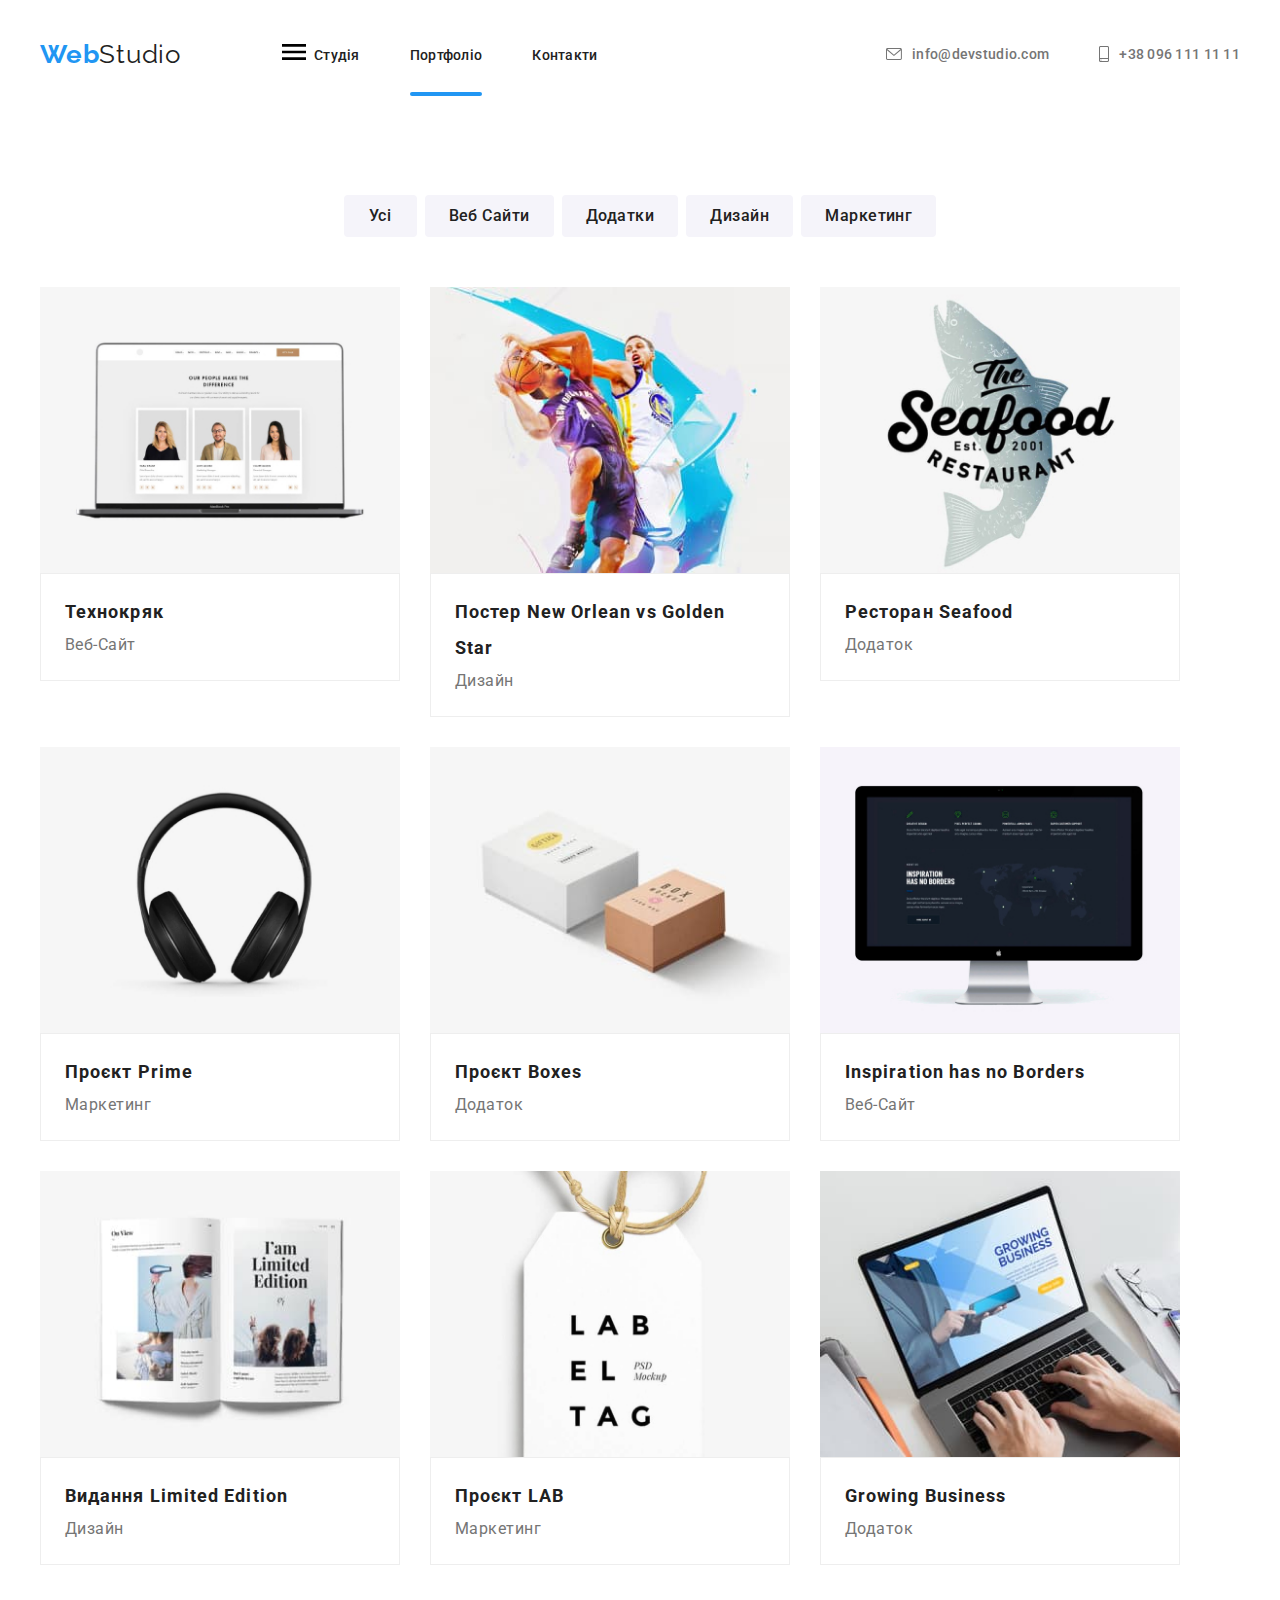
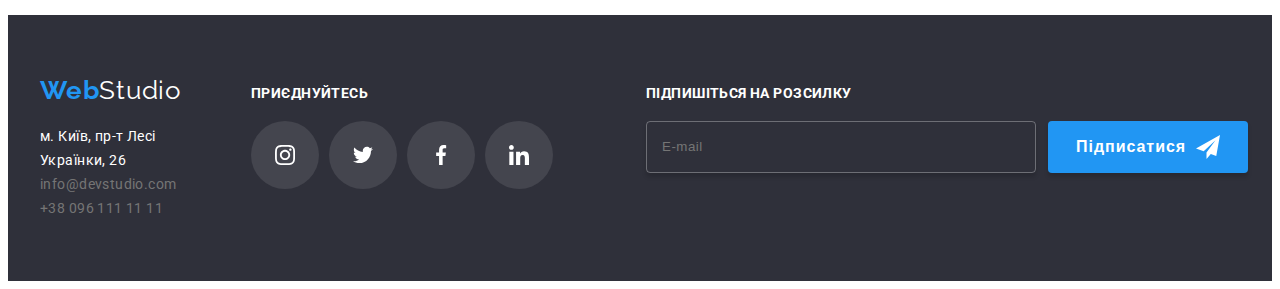
==== commit f61a90d5: "mini help" ====
--- a/portfolio.html
+++ b/portfolio.html
@@ -24,6 +24,11 @@
     <header class="header">
       <div class="container">
        <a href="./index.html"  class="logo header__logo link"><b class="logo__accent">Web</b>Studio</a>
+       <a href="" class="btn-menu">
+          <svg width="40" height="40" class="menu_icon">
+            <use href=".//images/symbol-defs.svg#menu-icon"></use>
+          </svg>
+        </a>
         <nav class="nav">
           <ul class="list nav__list">
             <li class="nav__item">
--- a/css/main.min.css
+++ b/css/main.min.css
@@ -1 +1 @@
-.footer-form-div__text,.footer-soc__subtitle{color:#fff;font-size:14px;letter-spacing:.42px;margin-bottom:20px}.customer__title,.workers-section__title,.work__title{color:#212121;font-size:36px;text-align:center;letter-spacing:1.08px}body{font-family:Roboto}h1,h2,h3,h4,p{margin-top:0;margin-bottom:0}ul{margin-top:0;margin-bottom:0;padding-left:0}img{display:block;max-width:100%;height:auto}.list{list-style:none;padding:0}.link{text-decoration:none}.visually-hidden{position:absolute;width:1px;height:1px;margin:-1px;border:0;padding:0;white-space:nowrap;-webkit-clip-path:inset(100%);clip-path:inset(100%);clip:rect(0 0 0 0);overflow:hidden}.container{width:1200px;margin:0 auto;padding:0 15px}.footer-form-div__btn,.modal__btn,.hero__btn{color:#fff;background:#2196f3;font-weight:700;letter-spacing:.96px;border-radius:4px;font-size:16px;-webkit-box-shadow:0px 4px 4px 0px rgba(0,0,0,.15);box-shadow:0px 4px 4px 0px rgba(0,0,0,.15);-webkit-transition:opacity 250ms cubic-bezier(0.4, 0, 0.2, 1);transition:opacity 250ms cubic-bezier(0.4, 0, 0.2, 1)}.hero__btn{line-height:1.87;padding-top:10px;padding-bottom:10px;padding-left:32px;padding-right:32px;border:none}.hero__btn:hover,.hero__btn:focus{cursor:pointer;opacity:.7}.modal__btn{text-align:center;font-family:Roboto;font-style:normal;line-height:30px;padding:10px 52px 10px 52px;border:none;display:block;margin:0 auto}.modal__btn:hover,.modal__btn:focus{cursor:pointer;opacity:.7}.footer-form-div__btn{display:-webkit-box;display:-ms-flexbox;display:flex;-webkit-box-align:center;-ms-flex-align:center;align-items:center;line-height:30px;border:none;padding-top:10px;padding-bottom:10px;padding-left:28px;gap:10px;padding-right:28px}.footer-form-div__btn:hover,.footer-form-div__btn:focus{cursor:pointer;opacity:.7}.footer-form-div__btn::after{content:"";display:inline-block;height:24px;width:24px;background-image:url(../images/telegram_new.svg);background-repeat:no-repeat;background-position:center}.header__logo{font-family:Raleway;font-size:26px;letter-spacing:.78px;margin-right:93px;color:#212121}.footer__logo{font-family:Raleway;font-size:26px;letter-spacing:.78px;color:#fff;margin-bottom:20px}.logo__accent{color:#2196f3}.header{padding-top:24px;padding-bottom:25px}.header .container{display:-webkit-box;display:-ms-flexbox;display:flex;-webkit-box-align:center;-ms-flex-align:center;align-items:center}.logo-link{text-decoration:none}.nav__link--current{color:#2196f3}.nav__link--current::after{content:"";display:block;height:4px;width:100%;background-color:#2196f3;position:absolute;top:45px;border-radius:2px;-webkit-transition:-webkit-transform 250ms cubic-bezier(0.4, 0, 0.2, 1);transition:-webkit-transform 250ms cubic-bezier(0.4, 0, 0.2, 1);transition:transform 250ms cubic-bezier(0.4, 0, 0.2, 1);transition:transform 250ms cubic-bezier(0.4, 0, 0.2, 1), -webkit-transform 250ms cubic-bezier(0.4, 0, 0.2, 1)}.nav__link--current:hover:after{-webkit-transform:translateY(-20px);-ms-transform:translateY(-20px);transform:translateY(-20px)}.nav__list{display:-webkit-box;display:-ms-flexbox;display:flex;gap:50px}.nav__link{color:#212121;font-size:14px;font-weight:500;letter-spacing:.28px;text-decoration:none;position:relative;-webkit-transition:color 250ms cubic-bezier(0.4, 0, 0.2, 1);transition:color 250ms cubic-bezier(0.4, 0, 0.2, 1)}.nav__link:hover,.nav__link:focus{color:#2196f3;cursor:pointer}.contact-list{color:#757575;font-size:14px;font-weight:500;letter-spacing:.28px;text-decoration:none;display:-webkit-box;display:-ms-flexbox;display:flex;margin-left:auto;gap:50px}.contact-list__link{color:#757575;font-size:14px;font-weight:500;letter-spacing:.28px;text-decoration:none;display:-webkit-box;display:-ms-flexbox;display:flex;-webkit-box-align:center;-ms-flex-align:center;align-items:center;gap:10px;-webkit-transition:color 250ms cubic-bezier(0.4, 0, 0.2, 1);transition:color 250ms cubic-bezier(0.4, 0, 0.2, 1)}.contact-list__link:hover,.contact-list__link:focus{color:#2196f3;cursor:pointer}.contact-list__item:not(:last-child){margin-bottom:9px}.contact-list__icon{display:inline-block;fill:#757575;-webkit-transition:fill 250ms cubic-bezier(0.4, 0, 0.2, 1);transition:fill 250ms cubic-bezier(0.4, 0, 0.2, 1)}.contact-list__link:hover .contact-list__icon,.contact-list__link:focus .contact-list__icon{fill:#2196f3}.hero{color:#fff;background-color:#2f303a;text-align:center;padding-top:200px;padding-bottom:200px;background-repeat:no-repeat;background-image:-webkit-gradient(linear, left top, left bottom, from(rgba(47, 48, 58, 0.4)), to(rgba(47, 48, 58, 0.4))),url(../images/peaple_img.jpg);background-image:linear-gradient(rgba(47, 48, 58, 0.4), rgba(47, 48, 58, 0.4)),url(../images/peaple_img.jpg);text-align:center}.hero__title{color:#fff;font-size:44px;font-weight:900;line-height:1.36;margin-bottom:30px;text-transform:uppercase;letter-spacing:2.64px}.advantages{padding-top:94px;padding-bottom:94px}.advantages__list{display:-webkit-box;display:-ms-flexbox;display:flex;gap:30px}.advantages__item{-ms-flex-preferred-size:calc((100% - 30px*(4 - 1))/4);flex-basis:calc((100% - 30px*(4 - 1))/4);color:#212121;font-size:14px;letter-spacing:.42px;-ms-flex-preferred-size:calc((100% - 90px)/4);flex-basis:calc((100% - 90px)/4)}.advantages__item::before{content:"";width:270px;height:120px;border-radius:4px;background-color:#f5f4fa;background-position:center;background-repeat:no-repeat;display:block;margin-bottom:30px}.advantages__item:nth-child(1)::before{background-image:url(../images/group_svg1_svg.svg)}.advantages__item:nth-child(2)::before{background-image:url(../images/clock_svg2_svg.svg)}.advantages__item:nth-child(3)::before{background-image:url(../images/diagram_svg3_svg.svg)}.advantages__item:nth-child(4)::before{background-image:url(../images/astronaut_svg4_svg.svg)}.advantages__subtitle{color:#757575;font-size:14px;line-height:1.71;letter-spacing:.42px}.advantages__title{color:#212121;font-size:14px;padding-bottom:10px}.work{padding-bottom:94px}.work__list{display:-webkit-box;display:-ms-flexbox;display:flex;-webkit-box-pack:center;-ms-flex-pack:center;justify-content:center;gap:30px}.work__title{margin-bottom:50px}.work__item{position:relative}.work__text{color:#fff;text-align:center;font-size:14px;font-weight:700;line-height:normal;letter-spacing:.42px;text-transform:uppercase;background:rgba(47,48,58,.8);position:absolute;text-align:center;width:370px;padding:27px 0;bottom:0px}.workers{padding-top:94px;padding-bottom:94px;background:#f5f4fa}.workers-section__title{margin-bottom:50px}.workers__subtitle{color:#757575;text-align:center;letter-spacing:.48px;font-size:16px;padding-bottom:16px}.workers__title{color:#212121;text-align:center;font-size:16px;letter-spacing:.48px;margin-bottom:10px}.div__workers{padding-top:30px;padding-bottom:30px}.workers__item{-webkit-box-shadow:0px 2px 1px 0px rgba(0,0,0,.2),0px 1px 1px 0px rgba(0,0,0,.14),0px 1px 3px 0px rgba(0,0,0,.12);box-shadow:0px 2px 1px 0px rgba(0,0,0,.2),0px 1px 1px 0px rgba(0,0,0,.14),0px 1px 3px 0px rgba(0,0,0,.12);border-radius:0px 0px 4px 4px;background:#fff}.workers-soc-list{display:-webkit-box;display:-ms-flexbox;display:flex;-webkit-box-pack:center;-ms-flex-pack:center;justify-content:center;gap:10px}.workers-list{display:-webkit-box;display:-ms-flexbox;display:flex;-webkit-box-pack:center;-ms-flex-pack:center;justify-content:center;gap:30px}.workers__link{border-radius:50%;background-color:rgba(0,0,0,0);padding:12px;display:-webkit-box;display:-ms-flexbox;display:flex;-webkit-box-align:center;-ms-flex-align:center;align-items:center;-webkit-transition:background-color 250ms cubic-bezier(0.4, 0, 0.2, 1);transition:background-color 250ms cubic-bezier(0.4, 0, 0.2, 1)}.workers__link:hover,.workers__link:focus{background-color:#2196f3;cursor:pointer}.icon__link{fill:#afb1b8;-webkit-transition:fill 250ms cubic-bezier(0.4, 0, 0.2, 1);transition:fill 250ms cubic-bezier(0.4, 0, 0.2, 1)}.workers__link:focus .icon__link,.workers__link:hover .icon__link{fill:#fff}.customer{padding-top:94px;padding-bottom:94px}.customer__title{line-height:normal;margin-bottom:50px}.customer__list{display:-webkit-box;display:-ms-flexbox;display:flex;-webkit-box-pack:center;-ms-flex-pack:center;justify-content:center;gap:30px}.customer__icon{fill:#afb1b8;-webkit-transition:fill 250ms cubic-bezier(0.4, 0, 0.2, 1);transition:fill 250ms cubic-bezier(0.4, 0, 0.2, 1);background-size:0px}.customer__link:hover .customer__icon,.customer__link:focus .customer__icon{cursor:pointer;fill:#2196f3}.customer__link{border-radius:4px;border:1px solid #757575;width:170px;height:92px;display:-webkit-box;display:-ms-flexbox;display:flex;-webkit-box-align:center;-ms-flex-align:center;align-items:center;-webkit-box-pack:center;-ms-flex-pack:center;justify-content:center;-webkit-transition:border-color 250ms cubic-bezier(0.4, 0, 0.2, 1);transition:border-color 250ms cubic-bezier(0.4, 0, 0.2, 1)}.customer__link:hover,.customer__link:focus{border-color:#2196f3}.footer{background-color:#2f303a;padding-top:60px;padding-bottom:60px;display:-webkit-box;display:-ms-flexbox;display:flex}.footer-contacts{margin-right:70px;display:-webkit-box;display:-ms-flexbox;display:flex;-webkit-box-orient:vertical;-webkit-box-direction:normal;-ms-flex-direction:column;flex-direction:column}.footer-contacts__address{color:#fff;background-color:#2f303a;font-size:14px;line-height:1.71;letter-spacing:.42px;text-decoration:none;-webkit-transition:color 250ms cubic-bezier(0.4, 0, 0.2, 1);transition:color 250ms cubic-bezier(0.4, 0, 0.2, 1)}.footer-contacts__address:hover{color:#2196f3;cursor:pointer}.footer-contacts__address{font-style:normal}.footer-contacts__link{color:#757575;font-size:14px;letter-spacing:.42px;text-decoration:none;-webkit-transition:color 250ms cubic-bezier(0.4, 0, 0.2, 1);transition:color 250ms cubic-bezier(0.4, 0, 0.2, 1)}.footer-contacts__link:hover,.footer-contacts__link:focus{color:#2196f3;cursor:pointer}.footer .container{display:-webkit-box;display:-ms-flexbox;display:flex}.footer__link{color:#fff;text-decoration:none;-webkit-transition:color 250ms cubic-bezier(0.4, 0, 0.2, 1);transition:color 250ms cubic-bezier(0.4, 0, 0.2, 1)}.footer__link:hover,.footer__link:focus{color:#2196f3;cursor:pointer}.footer-soc__subtitle{font-weight:700;line-height:normal;text-transform:uppercase}.footer-soc__link{fill:#fff}.footer-soc__link{border-radius:50%;padding:12px;display:-webkit-box;display:-ms-flexbox;display:flex;-webkit-box-align:center;-ms-flex-align:center;align-items:center;background-color:rgba(255,255,255,.1);-webkit-box-pack:center;-ms-flex-pack:center;justify-content:center;width:44px;height:44px;-webkit-transition:background-color 250ms cubic-bezier(0.4, 0, 0.2, 1);transition:background-color 250ms cubic-bezier(0.4, 0, 0.2, 1)}.footer-soc__link:hover,.footer-soc__link:focus{background-color:#2196f3;cursor:pointer}.footer-soc__list{display:-webkit-box;display:-ms-flexbox;display:flex;-webkit-box-pack:center;-ms-flex-pack:center;justify-content:center;gap:10px}.footer-soc{padding-top:10px}.footer-form-div__form{display:-webkit-box;display:-ms-flexbox;display:flex;-webkit-box-align:center;-ms-flex-align:center;align-items:center;gap:12px}.footer-form-div__text{font-weight:700;line-height:normal;text-transform:uppercase}.footer-form-div--input{color:rgba(255,255,255,.6);line-height:20px;letter-spacing:.48px;background:rgba(0,0,0,0);border-radius:4px;border:1px solid rgba(255,255,255,.3);-webkit-box-shadow:0px 4px 4px 0px rgba(0,0,0,.15);box-shadow:0px 4px 4px 0px rgba(0,0,0,.15);padding:15px;width:358px;-webkit-transition:border-color 250ms cubic-bezier(0.4, 0, 0.2, 1);transition:border-color 250ms cubic-bezier(0.4, 0, 0.2, 1)}.footer-form-div--input:hover,.footer-form-div--input:focus{border-color:#2196f3;outline:none}.footer-form-div{margin-left:93px;padding-top:10px}.modal__title{color:#212121;text-align:center;font-family:Roboto;font-size:20px;font-style:normal;font-weight:700;line-height:normal;letter-spacing:.6px;margin-bottom:12px}.modal__label{display:-webkit-box;display:-ms-flexbox;display:flex;-webkit-box-orient:vertical;-webkit-box-direction:normal;-ms-flex-direction:column;flex-direction:column;color:#757575;font-size:12px;line-height:normal;letter-spacing:.12px;position:relative}.modal__label:not(:first-child){margin-top:10px}.modal__textarea{color:rgba(117,117,117,.5);line-height:normal;letter-spacing:.12px;padding:12px 16px 12px 16px;border-radius:4px;border:1px solid rgba(33,33,33,.2);padding-top:12px;padding-left:16px;width:448px;resize:none;margin-top:4px;-webkit-transition:border-color 250ms cubic-bezier(0.4, 0, 0.2, 1);transition:border-color 250ms cubic-bezier(0.4, 0, 0.2, 1)}.modal__textarea:hover,.modal__textarea:focus{border-color:#2196f3}.modal__input{border-radius:4px;border:1px solid rgba(33,33,33,.2);width:448px;height:40px;margin-top:4px;padding:11px 0 11px 42px;outline:none;-webkit-transition:border-color 250ms cubic-bezier(0.4, 0, 0.2, 1);transition:border-color 250ms cubic-bezier(0.4, 0, 0.2, 1)}.modal__input:hover,.modal__input:focus{border-color:#2196f3}.backdrop{position:fixed;top:0;left:0;width:100%;height:100%;background-color:rgba(0,0,0,.2);opacity:1;-webkit-transition:opacity 250ms cubic-bezier(0.4, 0, 0.2, 1);transition:opacity 250ms cubic-bezier(0.4, 0, 0.2, 1)}.backdrop.is-hidden{opacity:0;pointer-events:none}.no-scroll{overflow:hidden}.modal{position:absolute;top:50%;left:50%;min-width:528px;min-height:581px;border-radius:4px;background:#fff;-webkit-box-shadow:0px 2px 1px 0px rgba(0,0,0,.2),0px 1px 1px 0px rgba(0,0,0,.14),0px 1px 3px 0px rgba(0,0,0,.12);box-shadow:0px 2px 1px 0px rgba(0,0,0,.2),0px 1px 1px 0px rgba(0,0,0,.14),0px 1px 3px 0px rgba(0,0,0,.12);-webkit-transform:translate(-50%, -50%) scale(1);-ms-transform:translate(-50%, -50%) scale(1);transform:translate(-50%, -50%) scale(1);padding:40px;-webkit-transition:-webkit-transform 250ms cubic-bezier(0.4, 0, 0.2, 1);transition:-webkit-transform 250ms cubic-bezier(0.4, 0, 0.2, 1);transition:transform 250ms cubic-bezier(0.4, 0, 0.2, 1);transition:transform 250ms cubic-bezier(0.4, 0, 0.2, 1), -webkit-transform 250ms cubic-bezier(0.4, 0, 0.2, 1)}.backdrop.is-hidden .modal{-webkit-transform:translate(-50%, -50%) scale(0);-ms-transform:translate(-50%, -50%) scale(0);transform:translate(-50%, -50%) scale(0)}.btn-close{border:1px solid rgba(0,0,0,.1);border-radius:50%;padding:6px;display:-webkit-box;display:-ms-flexbox;display:flex;-webkit-box-align:center;-ms-flex-align:center;align-items:center;-webkit-box-pack:center;-ms-flex-pack:center;justify-content:center;background:none;position:absolute;right:8px;top:8px;-webkit-transition:fill 250ms cubic-bezier(0.4, 0, 0.2, 1);transition:fill 250ms cubic-bezier(0.4, 0, 0.2, 1)}.btn-close:hover,.btn-close:focus{cursor:pointer;fill:#2196f3}.modal__icon{position:absolute;display:-webkit-box;display:-ms-flexbox;display:flex;-webkit-box-align:center;-ms-flex-align:center;align-items:center;bottom:11px;left:12px;-webkit-transition:fill 250ms cubic-bezier(0.4, 0, 0.2, 1);transition:fill 250ms cubic-bezier(0.4, 0, 0.2, 1)}.modal__input:hover+.modal__icon,.modal__input:focus+.modal__icon{fill:#2196f3}.modal__checkbox{color:#757575;font-family:Roboto;font-size:14px;font-style:normal;font-weight:400;line-height:24px;letter-spacing:.42px;display:-webkit-box;display:-ms-flexbox;display:flex;-webkit-box-align:center;-ms-flex-align:center;align-items:center;-webkit-box-pack:center;-ms-flex-pack:center;justify-content:center;margin-top:20px;margin-bottom:30px;gap:8px}.modal__link{color:#2196f3;font-family:Roboto;font-size:14px;font-style:normal;font-weight:400;line-height:24px;letter-spacing:.42px;text-decoration-line:underline}.filter__btn{color:#212121;min-width:73px;padding:6px 22px;font-family:Roboto;font-size:16px;font-weight:500;line-height:1.63;letter-spacing:.48px;background-color:#f5f4fa;border-radius:4px;border-color:rgba(0,0,0,0);-webkit-transition:background-color 250ms cubic-bezier(0.4, 0, 0.2, 1),color 250ms cubic-bezier(0.4, 0, 0.2, 1),-webkit-box-shadow 250ms cubic-bezier(0.4, 0, 0.2, 1);transition:background-color 250ms cubic-bezier(0.4, 0, 0.2, 1),color 250ms cubic-bezier(0.4, 0, 0.2, 1),-webkit-box-shadow 250ms cubic-bezier(0.4, 0, 0.2, 1);transition:background-color 250ms cubic-bezier(0.4, 0, 0.2, 1),color 250ms cubic-bezier(0.4, 0, 0.2, 1),box-shadow 250ms cubic-bezier(0.4, 0, 0.2, 1);transition:background-color 250ms cubic-bezier(0.4, 0, 0.2, 1),color 250ms cubic-bezier(0.4, 0, 0.2, 1),box-shadow 250ms cubic-bezier(0.4, 0, 0.2, 1),-webkit-box-shadow 250ms cubic-bezier(0.4, 0, 0.2, 1)}.filter__btn:hover,.filter__btn:focus{color:#fff;background-color:#2196f3;cursor:pointer;-webkit-box-shadow:0px 2px 2px 0px rgba(0,0,0,.12),0px 1px 2px 0px rgba(0,0,0,.08),0px 3px 1px 0px rgba(0,0,0,.1);box-shadow:0px 2px 2px 0px rgba(0,0,0,.12),0px 1px 2px 0px rgba(0,0,0,.08),0px 3px 1px 0px rgba(0,0,0,.1)}.filter__list{display:-webkit-box;display:-ms-flexbox;display:flex;-webkit-box-pack:center;-ms-flex-pack:center;justify-content:center;gap:8px}.projects{padding-top:94px;padding-bottom:50px}.project__title{color:#212121;font-size:18px;line-height:2;letter-spacing:1.08px}.projects__list{margin-top:50px;display:-webkit-box;display:-ms-flexbox;display:flex;-ms-flex-wrap:wrap;flex-wrap:wrap;gap:30px}.project__link{text-decoration:none;display:block;-webkit-transition:-webkit-box-shadow 250ms cubic-bezier(0.4, 0, 0.2, 1);transition:-webkit-box-shadow 250ms cubic-bezier(0.4, 0, 0.2, 1);transition:box-shadow 250ms cubic-bezier(0.4, 0, 0.2, 1);transition:box-shadow 250ms cubic-bezier(0.4, 0, 0.2, 1), -webkit-box-shadow 250ms cubic-bezier(0.4, 0, 0.2, 1)}.project__link:focus,.project__link:hover{-webkit-box-shadow:1px 4px 6px 0px rgba(0,0,0,.16),0px 4px 4px 0px rgba(0,0,0,.06),0px 1px 1px 0px rgba(0,0,0,.12);box-shadow:1px 4px 6px 0px rgba(0,0,0,.16),0px 4px 4px 0px rgba(0,0,0,.06),0px 1px 1px 0px rgba(0,0,0,.12)}.projects__item{-ms-flex-preferred-size:calc((100% - 60px*(3 - 1))/3);flex-basis:calc((100% - 60px*(3 - 1))/3);-ms-flex-preferred-size:calc((100% - 60px)/3);flex-basis:calc((100% - 60px)/3);position:relative}.project__overlay{position:absolute;top:0;left:0;height:100%;width:100%;background-color:#2196f3;-webkit-transform:translateY(101%);-ms-transform:translateY(101%);transform:translateY(101%);-webkit-transition:-webkit-transform 250ms cubic-bezier(0.4, 0, 0.2, 1);transition:-webkit-transform 250ms cubic-bezier(0.4, 0, 0.2, 1);transition:transform 250ms cubic-bezier(0.4, 0, 0.2, 1);transition:transform 250ms cubic-bezier(0.4, 0, 0.2, 1), -webkit-transform 250ms cubic-bezier(0.4, 0, 0.2, 1)}.projects__item:hover .project__overlay{-webkit-transform:translateY(0);-ms-transform:translateY(0);transform:translateY(0)}.project__overlay-text{color:#fff;font-size:18px;font-weight:400;line-height:28px;letter-spacing:.54px;padding:63px 24px}.project__subtitle{color:#757575;font-size:16px;line-height:1.87;letter-spacing:.48px}.project__wrapper-img{overflow:hidden;position:relative}.project__wrapper-info{padding:20px 24px;border:1px solid #eee}/*# sourceMappingURL=main.min.css.map */+.footer-form-div__text,.footer-soc__subtitle{color:#fff;font-size:14px;letter-spacing:.42px;margin-bottom:20px}.customer__title,.workers-section__title,.work__title{color:#212121;font-size:36px;text-align:center;letter-spacing:1.08px}body{font-family:Roboto}h1,h2,h3,h4,p{margin-top:0;margin-bottom:0}ul{margin-top:0;margin-bottom:0;padding-left:0}img{display:block;max-width:100%;height:auto}.list{list-style:none;padding:0}.link{text-decoration:none}.visually-hidden{position:absolute;width:1px;height:1px;margin:-1px;border:0;padding:0;white-space:nowrap;-webkit-clip-path:inset(100%);clip-path:inset(100%);clip:rect(0 0 0 0);overflow:hidden}.container{margin:0 auto;padding:0 15px;min-width:320px}@media screen and (min-width: 480px){.container{width:480px}}@media screen and (min-width: 768px){.container{width:768px}}@media screen and (min-width: 1200px){.container{width:1200px}}.footer-form-div__btn,.modal__btn,.hero__btn{color:#fff;background:#2196f3;font-weight:700;letter-spacing:.96px;border-radius:4px;font-size:16px;-webkit-box-shadow:0px 4px 4px 0px rgba(0,0,0,.15);box-shadow:0px 4px 4px 0px rgba(0,0,0,.15);-webkit-transition:opacity 250ms cubic-bezier(0.4, 0, 0.2, 1);transition:opacity 250ms cubic-bezier(0.4, 0, 0.2, 1)}.hero__btn{line-height:1.87;padding-top:10px;padding-bottom:10px;padding-left:32px;padding-right:32px;border:none}.hero__btn:hover,.hero__btn:focus{cursor:pointer;opacity:.7}.modal__btn{text-align:center;font-family:Roboto;font-style:normal;line-height:30px;padding:10px 52px 10px 52px;border:none;display:block;margin:0 auto}.modal__btn:hover,.modal__btn:focus{cursor:pointer;opacity:.7}.footer-form-div__btn{display:-webkit-box;display:-ms-flexbox;display:flex;-webkit-box-align:center;-ms-flex-align:center;align-items:center;line-height:30px;border:none;padding-top:10px;padding-bottom:10px;padding-left:28px;gap:10px;padding-right:28px}.footer-form-div__btn:hover,.footer-form-div__btn:focus{cursor:pointer;opacity:.7}.footer-form-div__btn::after{content:"";display:inline-block;height:24px;width:24px;background-image:url(../images/telegram_new.svg);background-repeat:no-repeat;background-position:center}.header__logo{font-family:Raleway;font-size:26px;letter-spacing:.78px;margin-right:93px;color:#212121}.footer__logo{font-family:Raleway;font-size:26px;letter-spacing:.78px;color:#fff;margin-bottom:20px}.logo__accent{color:#2196f3}.header{padding-top:24px;padding-bottom:25px}.header .container{display:-webkit-box;display:-ms-flexbox;display:flex;-webkit-box-align:center;-ms-flex-align:center;align-items:center}.logo-link{text-decoration:none}.nav__link--current{color:#2196f3}.nav__link--current::after{content:"";display:block;height:4px;width:100%;background-color:#2196f3;position:absolute;top:45px;border-radius:2px;-webkit-transition:-webkit-transform 250ms cubic-bezier(0.4, 0, 0.2, 1);transition:-webkit-transform 250ms cubic-bezier(0.4, 0, 0.2, 1);transition:transform 250ms cubic-bezier(0.4, 0, 0.2, 1);transition:transform 250ms cubic-bezier(0.4, 0, 0.2, 1), -webkit-transform 250ms cubic-bezier(0.4, 0, 0.2, 1)}.nav__link--current:hover:after{-webkit-transform:translateY(-20px);-ms-transform:translateY(-20px);transform:translateY(-20px)}.nav__list{display:-webkit-box;display:-ms-flexbox;display:flex;gap:50px}@media screen and (min-width: 768px){.nav__list{display:-webkit-box;display:-ms-flexbox;display:flex}}.nav__link{color:#212121;font-size:14px;font-weight:500;letter-spacing:.28px;text-decoration:none;position:relative;-webkit-transition:color 250ms cubic-bezier(0.4, 0, 0.2, 1);transition:color 250ms cubic-bezier(0.4, 0, 0.2, 1)}.nav__link:hover,.nav__link:focus{color:#2196f3;cursor:pointer}.contact-list{color:#757575;font-size:14px;font-weight:500;letter-spacing:.28px;text-decoration:none;display:-webkit-box;display:-ms-flexbox;display:flex;margin-left:auto;gap:50px}.contact-list__link{color:#757575;font-size:14px;font-weight:500;letter-spacing:.28px;text-decoration:none;display:-webkit-box;display:-ms-flexbox;display:flex;-webkit-box-align:center;-ms-flex-align:center;align-items:center;gap:10px;-webkit-transition:color 250ms cubic-bezier(0.4, 0, 0.2, 1);transition:color 250ms cubic-bezier(0.4, 0, 0.2, 1)}.contact-list__link:hover,.contact-list__link:focus{color:#2196f3;cursor:pointer}.contact-list__item:not(:last-child){margin-bottom:9px}.contact-list__icon{display:inline-block;fill:#757575;-webkit-transition:fill 250ms cubic-bezier(0.4, 0, 0.2, 1);transition:fill 250ms cubic-bezier(0.4, 0, 0.2, 1)}.contact-list__link:hover .contact-list__icon,.contact-list__link:focus .contact-list__icon{fill:#2196f3}.hero{color:#fff;background-color:#2f303a;text-align:center;padding-top:200px;padding-bottom:200px;background-repeat:no-repeat;background-image:-webkit-gradient(linear, left top, left bottom, from(rgba(47, 48, 58, 0.4)), to(rgba(47, 48, 58, 0.4))),url(../images/peaple_img.jpg);background-image:linear-gradient(rgba(47, 48, 58, 0.4), rgba(47, 48, 58, 0.4)),url(../images/peaple_img.jpg);text-align:center}.hero__title{color:#fff;font-size:44px;font-weight:900;line-height:1.36;margin-bottom:30px;text-transform:uppercase;letter-spacing:2.64px}.advantages{padding-top:94px;padding-bottom:94px}.advantages__list{display:-webkit-box;display:-ms-flexbox;display:flex;gap:30px;display:block}@media screen and (min-width: 768px){.advantages__list{display:-webkit-box;display:-ms-flexbox;display:flex;-ms-flex-wrap:wrap;flex-wrap:wrap;gap:30px}}@media screen and (min-width: 1200px){.advantages__list{-webkit-box-align:start;-ms-flex-align:start;align-items:flex-start;gap:30px}}.advantages__item{-ms-flex-preferred-size:calc((100% - 30px*(4 - 1))/4);flex-basis:calc((100% - 30px*(4 - 1))/4);color:#212121;font-size:14px;letter-spacing:.42px}.advantages__item::before{content:"";width:270px;height:120px;border-radius:4px;background-color:#f5f4fa;background-position:center;background-repeat:no-repeat;display:block;margin-bottom:30px}.advantages__item:nth-child(1)::before{background-image:url(../images/advantages-svg-1.svg)}.advantages__item:nth-child(2)::before{background-image:url(../images/advantages-svg-2.svg)}.advantages__item:nth-child(3)::before{background-image:url(../images/advantages-svg-3.svg)}.advantages__item:nth-child(4)::before{background-image:url(../images/advantages-svg-4.svg)}.advantages__subtitle{color:#757575;font-size:14px;line-height:1.71;letter-spacing:.42px}.advantages__title{color:#212121;font-size:14px;padding-bottom:10px}.work{padding-bottom:94px}.work__list{display:-webkit-box;display:-ms-flexbox;display:flex;-webkit-box-pack:center;-ms-flex-pack:center;justify-content:center;gap:30px}.work__title{margin-bottom:50px}.work__item{position:relative}.work__text{color:#fff;text-align:center;font-size:14px;font-weight:700;line-height:normal;letter-spacing:.42px;text-transform:uppercase;background:rgba(47,48,58,.8);position:absolute;text-align:center;width:370px;padding:27px 0;bottom:0px}.workers{padding-top:94px;padding-bottom:94px;background:#f5f4fa}.workers-section__title{margin-bottom:50px}.workers__subtitle{color:#757575;text-align:center;letter-spacing:.48px;font-size:16px;padding-bottom:16px}.workers__title{color:#212121;text-align:center;font-size:16px;letter-spacing:.48px;margin-bottom:10px}.div__workers{padding-top:30px;padding-bottom:30px}.workers__item{-webkit-box-shadow:0px 2px 1px 0px rgba(0,0,0,.2),0px 1px 1px 0px rgba(0,0,0,.14),0px 1px 3px 0px rgba(0,0,0,.12);box-shadow:0px 2px 1px 0px rgba(0,0,0,.2),0px 1px 1px 0px rgba(0,0,0,.14),0px 1px 3px 0px rgba(0,0,0,.12);border-radius:0px 0px 4px 4px;background:#fff;-ms-flex-preferred-size:35%;flex-basis:35%}.workers-soc-list{display:-webkit-box;display:-ms-flexbox;display:flex;-webkit-box-pack:center;-ms-flex-pack:center;justify-content:center;gap:10px}.workers-list{display:-webkit-box;display:-ms-flexbox;display:flex;-webkit-box-pack:center;-ms-flex-pack:center;justify-content:center;gap:30px}@media screen and (min-width: 480px){.workers-list{-webkit-box-orient:vertical;-webkit-box-direction:normal;-ms-flex-direction:column;flex-direction:column}}@media screen and (min-width: 768px){.workers-list{-webkit-box-orient:horizontal;-webkit-box-direction:normal;-ms-flex-direction:row;flex-direction:row;-ms-flex-wrap:wrap;flex-wrap:wrap}}@media screen and (min-width: 1200px){.workers-list{width:1200px;-ms-flex-preferred-size:2.5%;flex-basis:2.5%}}.workers__link{border-radius:50%;background-color:rgba(0,0,0,0);padding:12px;display:-webkit-box;display:-ms-flexbox;display:flex;-webkit-box-align:center;-ms-flex-align:center;align-items:center;-webkit-transition:background-color 250ms cubic-bezier(0.4, 0, 0.2, 1);transition:background-color 250ms cubic-bezier(0.4, 0, 0.2, 1)}.workers__link:hover,.workers__link:focus{background-color:#2196f3;cursor:pointer}.icon__link{fill:#afb1b8;-webkit-transition:fill 250ms cubic-bezier(0.4, 0, 0.2, 1);transition:fill 250ms cubic-bezier(0.4, 0, 0.2, 1)}.workers__link:focus .icon__link,.workers__link:hover .icon__link{fill:#fff}.customer{padding-top:94px;padding-bottom:94px}.customer__title{line-height:normal;margin-bottom:50px}.customer__list{display:-webkit-box;display:-ms-flexbox;display:flex;gap:30px;-webkit-box-pack:center;-ms-flex-pack:center;justify-content:center}@media screen and (min-width: 480px){.customer__list{display:-webkit-box;display:-ms-flexbox;display:flex;-ms-flex-wrap:wrap;flex-wrap:wrap}}@media screen and (min-width: 768px){.customer__list{display:-webkit-box;display:-ms-flexbox;display:flex;-ms-flex-wrap:wrap;flex-wrap:wrap}}.customer__icon{fill:#afb1b8;-webkit-transition:fill 250ms cubic-bezier(0.4, 0, 0.2, 1);transition:fill 250ms cubic-bezier(0.4, 0, 0.2, 1);background-size:0px}.customer__link:hover .customer__icon,.customer__link:focus .customer__icon{cursor:pointer;fill:#2196f3}.customer__link{border-radius:4px;border:1px solid #757575;width:170px;height:92px;display:-webkit-box;display:-ms-flexbox;display:flex;-webkit-box-align:center;-ms-flex-align:center;align-items:center;-webkit-box-pack:center;-ms-flex-pack:center;justify-content:center;-webkit-transition:border-color 250ms cubic-bezier(0.4, 0, 0.2, 1);transition:border-color 250ms cubic-bezier(0.4, 0, 0.2, 1)}.customer__link:hover,.customer__link:focus{border-color:#2196f3}.footer{background-color:#2f303a;padding-top:60px;padding-bottom:60px;display:-webkit-box;display:-ms-flexbox;display:flex}.footer-contacts{margin-right:70px;display:-webkit-box;display:-ms-flexbox;display:flex;-webkit-box-orient:vertical;-webkit-box-direction:normal;-ms-flex-direction:column;flex-direction:column}.footer-contacts__address{color:#fff;background-color:#2f303a;font-size:14px;line-height:1.71;letter-spacing:.42px;text-decoration:none;-webkit-transition:color 250ms cubic-bezier(0.4, 0, 0.2, 1);transition:color 250ms cubic-bezier(0.4, 0, 0.2, 1)}.footer-contacts__address:hover{color:#2196f3;cursor:pointer}.footer-contacts__address{font-style:normal}.footer-contacts__link{color:#757575;font-size:14px;letter-spacing:.42px;text-decoration:none;-webkit-transition:color 250ms cubic-bezier(0.4, 0, 0.2, 1);transition:color 250ms cubic-bezier(0.4, 0, 0.2, 1)}.footer-contacts__link:hover,.footer-contacts__link:focus{color:#2196f3;cursor:pointer}.footer .container{display:-webkit-box;display:-ms-flexbox;display:flex}.footer__link{color:#fff;text-decoration:none;-webkit-transition:color 250ms cubic-bezier(0.4, 0, 0.2, 1);transition:color 250ms cubic-bezier(0.4, 0, 0.2, 1)}.footer__link:hover,.footer__link:focus{color:#2196f3;cursor:pointer}.footer-soc__subtitle{font-weight:700;line-height:normal;text-transform:uppercase}.footer-soc__link{fill:#fff}.footer-soc__link{border-radius:50%;padding:12px;display:-webkit-box;display:-ms-flexbox;display:flex;-webkit-box-align:center;-ms-flex-align:center;align-items:center;background-color:rgba(255,255,255,.1);-webkit-box-pack:center;-ms-flex-pack:center;justify-content:center;width:44px;height:44px;-webkit-transition:background-color 250ms cubic-bezier(0.4, 0, 0.2, 1);transition:background-color 250ms cubic-bezier(0.4, 0, 0.2, 1)}.footer-soc__link:hover,.footer-soc__link:focus{background-color:#2196f3;cursor:pointer}.footer-soc__list{display:-webkit-box;display:-ms-flexbox;display:flex;gap:10px}.footer-soc{padding-top:10px}.footer-form-div__form{display:-webkit-box;display:-ms-flexbox;display:flex;gap:12px}.footer-form-div__text{font-weight:700;line-height:normal;text-transform:uppercase}.footer-form-div--input{color:rgba(255,255,255,.6);line-height:20px;letter-spacing:.48px;background:rgba(0,0,0,0);border-radius:4px;border:1px solid rgba(255,255,255,.3);-webkit-box-shadow:0px 4px 4px 0px rgba(0,0,0,.15);box-shadow:0px 4px 4px 0px rgba(0,0,0,.15);padding:15px;width:358px;-webkit-transition:border-color 250ms cubic-bezier(0.4, 0, 0.2, 1);transition:border-color 250ms cubic-bezier(0.4, 0, 0.2, 1)}.footer-form-div--input:hover,.footer-form-div--input:focus{border-color:#2196f3;outline:none}.footer-form-div{margin-left:93px;padding-top:10px}.modal__title{color:#212121;text-align:center;font-family:Roboto;font-size:20px;font-style:normal;font-weight:700;line-height:normal;letter-spacing:.6px;margin-bottom:12px}.modal__label{display:-webkit-box;display:-ms-flexbox;display:flex;-webkit-box-orient:vertical;-webkit-box-direction:normal;-ms-flex-direction:column;flex-direction:column;color:#757575;font-size:12px;line-height:normal;letter-spacing:.12px;position:relative}.modal__label:not(:first-child){margin-top:10px}.modal__textarea{color:rgba(117,117,117,.5);line-height:normal;letter-spacing:.12px;padding:12px 16px 12px 16px;border-radius:4px;border:1px solid rgba(33,33,33,.2);padding-top:12px;padding-left:16px;width:448px;resize:none;margin-top:4px;-webkit-transition:border-color 250ms cubic-bezier(0.4, 0, 0.2, 1);transition:border-color 250ms cubic-bezier(0.4, 0, 0.2, 1)}.modal__textarea:hover,.modal__textarea:focus{border-color:#2196f3}.modal__input{border-radius:4px;border:1px solid rgba(33,33,33,.2);width:448px;height:40px;margin-top:4px;padding:11px 0 11px 42px;outline:none;-webkit-transition:border-color 250ms cubic-bezier(0.4, 0, 0.2, 1);transition:border-color 250ms cubic-bezier(0.4, 0, 0.2, 1)}.modal__input:hover,.modal__input:focus{border-color:#2196f3}.backdrop{position:fixed;top:0;left:0;width:100%;height:100%;background-color:rgba(0,0,0,.2);opacity:1;-webkit-transition:opacity 250ms cubic-bezier(0.4, 0, 0.2, 1);transition:opacity 250ms cubic-bezier(0.4, 0, 0.2, 1)}.backdrop.is-hidden{opacity:0;pointer-events:none}.no-scroll{overflow:hidden}.modal{position:absolute;top:50%;left:50%;min-width:528px;min-height:581px;border-radius:4px;background:#fff;-webkit-box-shadow:0px 2px 1px 0px rgba(0,0,0,.2),0px 1px 1px 0px rgba(0,0,0,.14),0px 1px 3px 0px rgba(0,0,0,.12);box-shadow:0px 2px 1px 0px rgba(0,0,0,.2),0px 1px 1px 0px rgba(0,0,0,.14),0px 1px 3px 0px rgba(0,0,0,.12);-webkit-transform:translate(-50%, -50%) scale(1);-ms-transform:translate(-50%, -50%) scale(1);transform:translate(-50%, -50%) scale(1);padding:40px;-webkit-transition:-webkit-transform 250ms cubic-bezier(0.4, 0, 0.2, 1);transition:-webkit-transform 250ms cubic-bezier(0.4, 0, 0.2, 1);transition:transform 250ms cubic-bezier(0.4, 0, 0.2, 1);transition:transform 250ms cubic-bezier(0.4, 0, 0.2, 1), -webkit-transform 250ms cubic-bezier(0.4, 0, 0.2, 1)}.backdrop.is-hidden .modal{-webkit-transform:translate(-50%, -50%) scale(0);-ms-transform:translate(-50%, -50%) scale(0);transform:translate(-50%, -50%) scale(0)}.btn-close{border:1px solid rgba(0,0,0,.1);border-radius:50%;padding:6px;display:-webkit-box;display:-ms-flexbox;display:flex;-webkit-box-align:center;-ms-flex-align:center;align-items:center;-webkit-box-pack:center;-ms-flex-pack:center;justify-content:center;background:none;position:absolute;right:8px;top:8px;-webkit-transition:fill 250ms cubic-bezier(0.4, 0, 0.2, 1);transition:fill 250ms cubic-bezier(0.4, 0, 0.2, 1)}.btn-close:hover,.btn-close:focus{cursor:pointer;fill:#2196f3}.modal__icon{position:absolute;display:-webkit-box;display:-ms-flexbox;display:flex;-webkit-box-align:center;-ms-flex-align:center;align-items:center;bottom:11px;left:12px;-webkit-transition:fill 250ms cubic-bezier(0.4, 0, 0.2, 1);transition:fill 250ms cubic-bezier(0.4, 0, 0.2, 1)}.modal__input:hover+.modal__icon,.modal__input:focus+.modal__icon{fill:#2196f3}.modal__checkbox{color:#757575;font-family:Roboto;font-size:14px;font-style:normal;font-weight:400;line-height:24px;letter-spacing:.42px;display:-webkit-box;display:-ms-flexbox;display:flex;-webkit-box-align:center;-ms-flex-align:center;align-items:center;-webkit-box-pack:center;-ms-flex-pack:center;justify-content:center;margin-top:20px;margin-bottom:30px;gap:8px}.modal__link{color:#2196f3;font-family:Roboto;font-size:14px;font-style:normal;font-weight:400;line-height:24px;letter-spacing:.42px;text-decoration-line:underline}.filter__btn{color:#212121;min-width:73px;padding:6px 22px;font-family:Roboto;font-size:16px;font-weight:500;line-height:1.63;letter-spacing:.48px;background-color:#f5f4fa;border-radius:4px;border-color:rgba(0,0,0,0);-webkit-transition:background-color 250ms cubic-bezier(0.4, 0, 0.2, 1),color 250ms cubic-bezier(0.4, 0, 0.2, 1),-webkit-box-shadow 250ms cubic-bezier(0.4, 0, 0.2, 1);transition:background-color 250ms cubic-bezier(0.4, 0, 0.2, 1),color 250ms cubic-bezier(0.4, 0, 0.2, 1),-webkit-box-shadow 250ms cubic-bezier(0.4, 0, 0.2, 1);transition:background-color 250ms cubic-bezier(0.4, 0, 0.2, 1),color 250ms cubic-bezier(0.4, 0, 0.2, 1),box-shadow 250ms cubic-bezier(0.4, 0, 0.2, 1);transition:background-color 250ms cubic-bezier(0.4, 0, 0.2, 1),color 250ms cubic-bezier(0.4, 0, 0.2, 1),box-shadow 250ms cubic-bezier(0.4, 0, 0.2, 1),-webkit-box-shadow 250ms cubic-bezier(0.4, 0, 0.2, 1)}.filter__btn:hover,.filter__btn:focus{color:#fff;background-color:#2196f3;cursor:pointer;-webkit-box-shadow:0px 2px 2px 0px rgba(0,0,0,.12),0px 1px 2px 0px rgba(0,0,0,.08),0px 3px 1px 0px rgba(0,0,0,.1);box-shadow:0px 2px 2px 0px rgba(0,0,0,.12),0px 1px 2px 0px rgba(0,0,0,.08),0px 3px 1px 0px rgba(0,0,0,.1)}.filter__list{display:-webkit-box;display:-ms-flexbox;display:flex;-webkit-box-pack:center;-ms-flex-pack:center;justify-content:center;gap:8px}.projects{padding-top:94px;padding-bottom:50px}.project__title{color:#212121;font-size:18px;line-height:2;letter-spacing:1.08px}.projects__list{margin-top:50px;display:-webkit-box;display:-ms-flexbox;display:flex;-ms-flex-wrap:wrap;flex-wrap:wrap;gap:30px}.project__link{text-decoration:none;display:block;-webkit-transition:-webkit-box-shadow 250ms cubic-bezier(0.4, 0, 0.2, 1);transition:-webkit-box-shadow 250ms cubic-bezier(0.4, 0, 0.2, 1);transition:box-shadow 250ms cubic-bezier(0.4, 0, 0.2, 1);transition:box-shadow 250ms cubic-bezier(0.4, 0, 0.2, 1), -webkit-box-shadow 250ms cubic-bezier(0.4, 0, 0.2, 1)}.project__link:focus,.project__link:hover{-webkit-box-shadow:1px 4px 6px 0px rgba(0,0,0,.16),0px 4px 4px 0px rgba(0,0,0,.06),0px 1px 1px 0px rgba(0,0,0,.12);box-shadow:1px 4px 6px 0px rgba(0,0,0,.16),0px 4px 4px 0px rgba(0,0,0,.06),0px 1px 1px 0px rgba(0,0,0,.12)}.projects__item{-ms-flex-preferred-size:calc((100% - 60px*(3 - 1))/3);flex-basis:calc((100% - 60px*(3 - 1))/3);position:relative}.project__overlay{position:absolute;top:0;left:0;height:100%;width:100%;background-color:#2196f3;-webkit-transform:translateY(101%);-ms-transform:translateY(101%);transform:translateY(101%);-webkit-transition:-webkit-transform 250ms cubic-bezier(0.4, 0, 0.2, 1);transition:-webkit-transform 250ms cubic-bezier(0.4, 0, 0.2, 1);transition:transform 250ms cubic-bezier(0.4, 0, 0.2, 1);transition:transform 250ms cubic-bezier(0.4, 0, 0.2, 1), -webkit-transform 250ms cubic-bezier(0.4, 0, 0.2, 1)}.projects__item:hover .project__overlay{-webkit-transform:translateY(0);-ms-transform:translateY(0);transform:translateY(0)}.project__overlay-text{color:#fff;font-size:18px;font-weight:400;line-height:28px;letter-spacing:.54px;padding:63px 24px}.project__subtitle{color:#757575;font-size:16px;line-height:1.87;letter-spacing:.48px}.project__wrapper-img{overflow:hidden;position:relative}.project__wrapper-info{padding:20px 24px;border:1px solid #eee}/*# sourceMappingURL=main.min.css.map */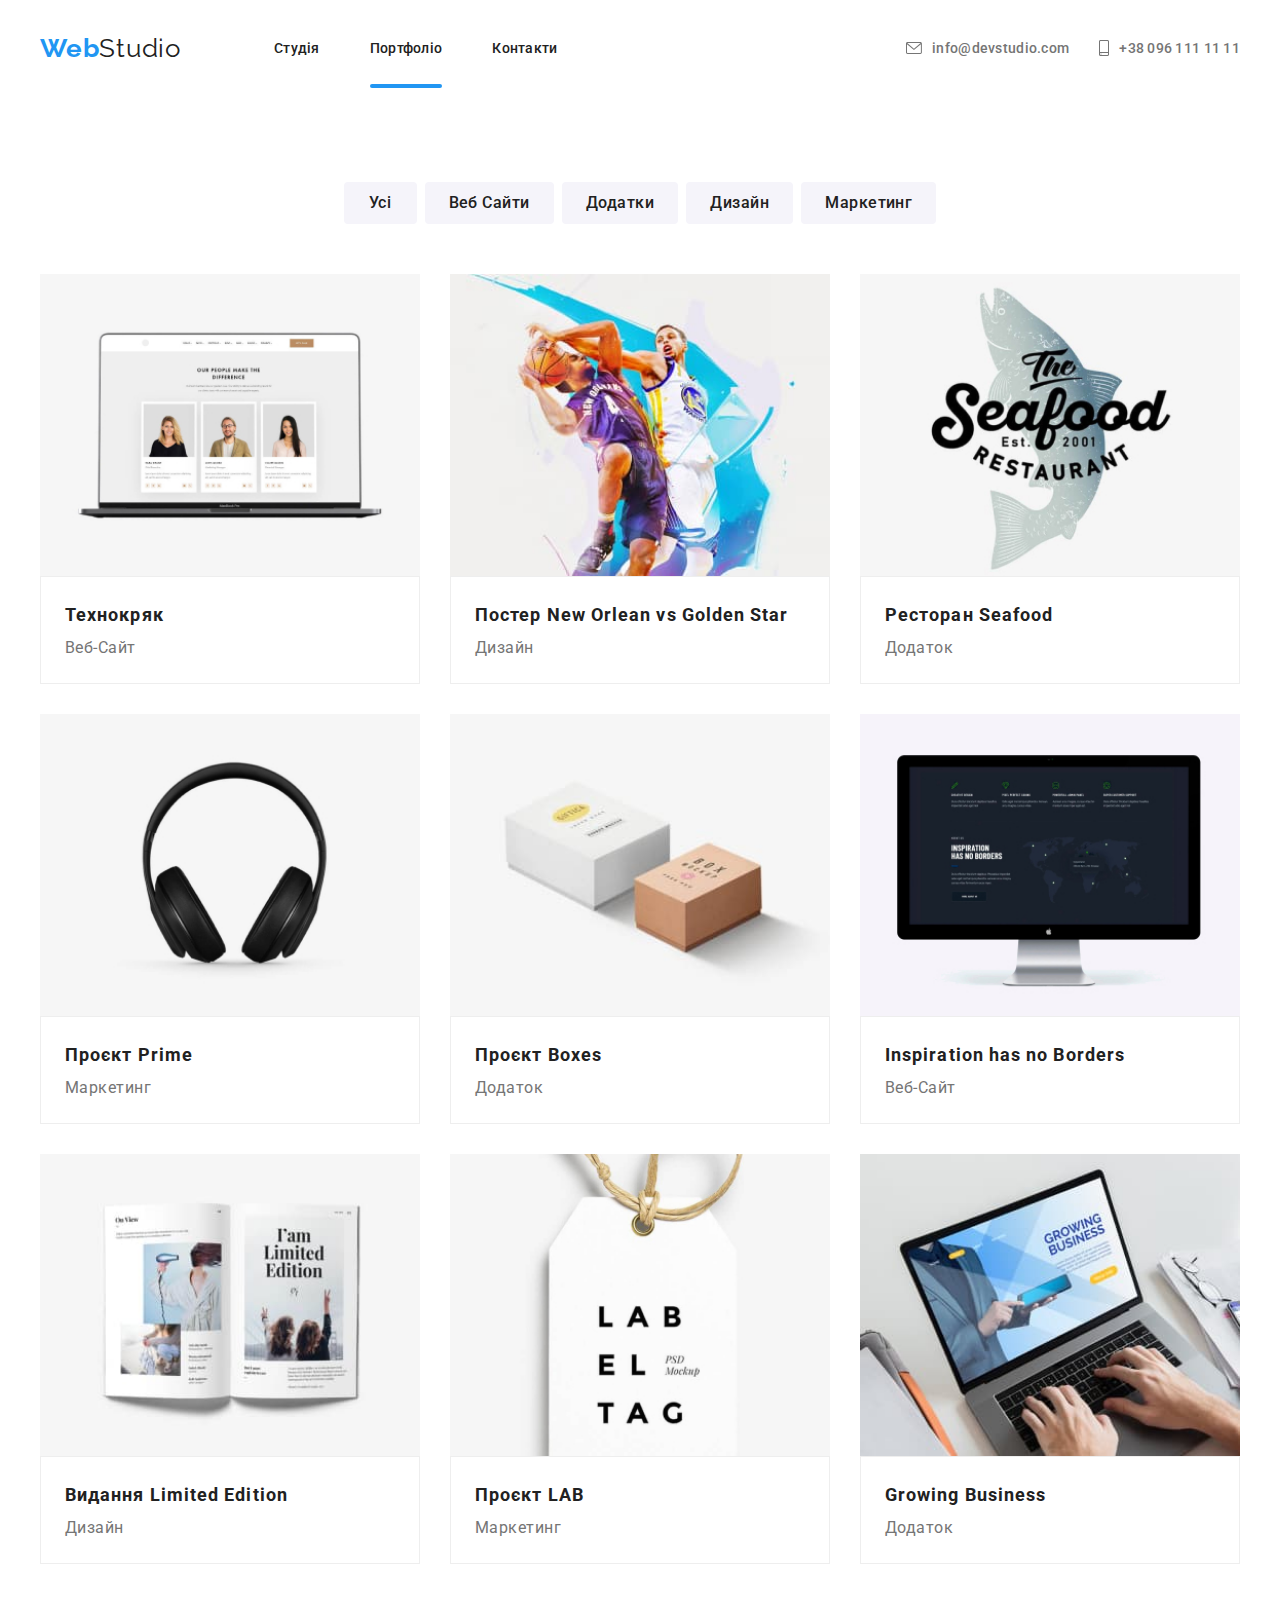
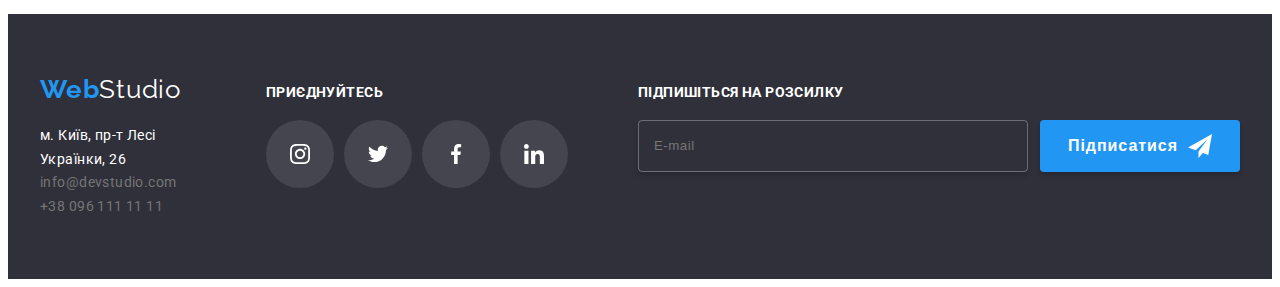
==== commit 8cecfc9e: "help" ====
--- a/portfolio.html
+++ b/portfolio.html
@@ -342,5 +342,6 @@
           </div>
       </div>
     </footer>
+    <script src="./js/mobile.menu.js"></script>
   </body>
 </html>
--- a/css/main.min.css
+++ b/css/main.min.css
@@ -1 +1 @@
-.footer-form-div__text,.footer-soc__subtitle{color:#fff;font-size:14px;letter-spacing:.42px;margin-bottom:20px}.customer__title,.workers-section__title,.work__title{color:#212121;font-size:36px;text-align:center;letter-spacing:1.08px}body{font-family:Roboto}h1,h2,h3,h4,p{margin-top:0;margin-bottom:0}ul{margin-top:0;margin-bottom:0;padding-left:0}img{display:block;max-width:100%;height:auto}.list{list-style:none;padding:0}.link{text-decoration:none}.visually-hidden{position:absolute;width:1px;height:1px;margin:-1px;border:0;padding:0;white-space:nowrap;-webkit-clip-path:inset(100%);clip-path:inset(100%);clip:rect(0 0 0 0);overflow:hidden}.container{margin:0 auto;padding:0 15px;min-width:320px}@media screen and (min-width: 480px){.container{width:480px}}@media screen and (min-width: 768px){.container{width:768px}}@media screen and (min-width: 1200px){.container{width:1200px}}.footer-form-div__btn,.modal__btn,.hero__btn{color:#fff;background:#2196f3;font-weight:700;letter-spacing:.96px;border-radius:4px;font-size:16px;-webkit-box-shadow:0px 4px 4px 0px rgba(0,0,0,.15);box-shadow:0px 4px 4px 0px rgba(0,0,0,.15);-webkit-transition:opacity 250ms cubic-bezier(0.4, 0, 0.2, 1);transition:opacity 250ms cubic-bezier(0.4, 0, 0.2, 1)}.hero__btn{line-height:1.87;padding-top:10px;padding-bottom:10px;padding-left:32px;padding-right:32px;border:none}.hero__btn:hover,.hero__btn:focus{cursor:pointer;opacity:.7}.modal__btn{text-align:center;font-family:Roboto;font-style:normal;line-height:30px;padding:10px 52px 10px 52px;border:none;display:block;margin:0 auto}.modal__btn:hover,.modal__btn:focus{cursor:pointer;opacity:.7}.footer-form-div__btn{display:-webkit-box;display:-ms-flexbox;display:flex;-webkit-box-align:center;-ms-flex-align:center;align-items:center;line-height:30px;border:none;padding-top:10px;padding-bottom:10px;padding-left:28px;gap:10px;padding-right:28px}.footer-form-div__btn:hover,.footer-form-div__btn:focus{cursor:pointer;opacity:.7}.footer-form-div__btn::after{content:"";display:inline-block;height:24px;width:24px;background-image:url(../images/telegram_new.svg);background-repeat:no-repeat;background-position:center}.header__logo{font-family:Raleway;font-size:26px;letter-spacing:.78px;margin-right:93px;color:#212121}.footer__logo{font-family:Raleway;font-size:26px;letter-spacing:.78px;color:#fff;margin-bottom:20px}.logo__accent{color:#2196f3}.header{padding-top:24px;padding-bottom:25px}.header .container{display:-webkit-box;display:-ms-flexbox;display:flex;-webkit-box-align:center;-ms-flex-align:center;align-items:center}.logo-link{text-decoration:none}.nav__link--current{color:#2196f3}.nav__link--current::after{content:"";display:block;height:4px;width:100%;background-color:#2196f3;position:absolute;top:45px;border-radius:2px;-webkit-transition:-webkit-transform 250ms cubic-bezier(0.4, 0, 0.2, 1);transition:-webkit-transform 250ms cubic-bezier(0.4, 0, 0.2, 1);transition:transform 250ms cubic-bezier(0.4, 0, 0.2, 1);transition:transform 250ms cubic-bezier(0.4, 0, 0.2, 1), -webkit-transform 250ms cubic-bezier(0.4, 0, 0.2, 1)}.nav__link--current:hover:after{-webkit-transform:translateY(-20px);-ms-transform:translateY(-20px);transform:translateY(-20px)}.nav__list{display:-webkit-box;display:-ms-flexbox;display:flex;gap:50px}@media screen and (min-width: 768px){.nav__list{display:-webkit-box;display:-ms-flexbox;display:flex}}.nav__link{color:#212121;font-size:14px;font-weight:500;letter-spacing:.28px;text-decoration:none;position:relative;-webkit-transition:color 250ms cubic-bezier(0.4, 0, 0.2, 1);transition:color 250ms cubic-bezier(0.4, 0, 0.2, 1)}.nav__link:hover,.nav__link:focus{color:#2196f3;cursor:pointer}.contact-list{color:#757575;font-size:14px;font-weight:500;letter-spacing:.28px;text-decoration:none;display:-webkit-box;display:-ms-flexbox;display:flex;margin-left:auto;gap:50px}.contact-list__link{color:#757575;font-size:14px;font-weight:500;letter-spacing:.28px;text-decoration:none;display:-webkit-box;display:-ms-flexbox;display:flex;-webkit-box-align:center;-ms-flex-align:center;align-items:center;gap:10px;-webkit-transition:color 250ms cubic-bezier(0.4, 0, 0.2, 1);transition:color 250ms cubic-bezier(0.4, 0, 0.2, 1)}.contact-list__link:hover,.contact-list__link:focus{color:#2196f3;cursor:pointer}.contact-list__item:not(:last-child){margin-bottom:9px}.contact-list__icon{display:inline-block;fill:#757575;-webkit-transition:fill 250ms cubic-bezier(0.4, 0, 0.2, 1);transition:fill 250ms cubic-bezier(0.4, 0, 0.2, 1)}.contact-list__link:hover .contact-list__icon,.contact-list__link:focus .contact-list__icon{fill:#2196f3}.hero{color:#fff;background-color:#2f303a;text-align:center;padding-top:200px;padding-bottom:200px;background-repeat:no-repeat;background-image:-webkit-gradient(linear, left top, left bottom, from(rgba(47, 48, 58, 0.4)), to(rgba(47, 48, 58, 0.4))),url(../images/peaple_img.jpg);background-image:linear-gradient(rgba(47, 48, 58, 0.4), rgba(47, 48, 58, 0.4)),url(../images/peaple_img.jpg);text-align:center}.hero__title{color:#fff;font-size:44px;font-weight:900;line-height:1.36;margin-bottom:30px;text-transform:uppercase;letter-spacing:2.64px}.advantages{padding-top:94px;padding-bottom:94px}.advantages__list{display:-webkit-box;display:-ms-flexbox;display:flex;gap:30px;display:block}@media screen and (min-width: 768px){.advantages__list{display:-webkit-box;display:-ms-flexbox;display:flex;-ms-flex-wrap:wrap;flex-wrap:wrap;gap:30px}}@media screen and (min-width: 1200px){.advantages__list{-webkit-box-align:start;-ms-flex-align:start;align-items:flex-start;gap:30px}}.advantages__item{-ms-flex-preferred-size:calc((100% - 30px*(4 - 1))/4);flex-basis:calc((100% - 30px*(4 - 1))/4);color:#212121;font-size:14px;letter-spacing:.42px}.advantages__item::before{content:"";width:270px;height:120px;border-radius:4px;background-color:#f5f4fa;background-position:center;background-repeat:no-repeat;display:block;margin-bottom:30px}.advantages__item:nth-child(1)::before{background-image:url(../images/advantages-svg-1.svg)}.advantages__item:nth-child(2)::before{background-image:url(../images/advantages-svg-2.svg)}.advantages__item:nth-child(3)::before{background-image:url(../images/advantages-svg-3.svg)}.advantages__item:nth-child(4)::before{background-image:url(../images/advantages-svg-4.svg)}.advantages__subtitle{color:#757575;font-size:14px;line-height:1.71;letter-spacing:.42px}.advantages__title{color:#212121;font-size:14px;padding-bottom:10px}.work{padding-bottom:94px}.work__list{display:-webkit-box;display:-ms-flexbox;display:flex;-webkit-box-pack:center;-ms-flex-pack:center;justify-content:center;gap:30px}.work__title{margin-bottom:50px}.work__item{position:relative}.work__text{color:#fff;text-align:center;font-size:14px;font-weight:700;line-height:normal;letter-spacing:.42px;text-transform:uppercase;background:rgba(47,48,58,.8);position:absolute;text-align:center;width:370px;padding:27px 0;bottom:0px}.workers{padding-top:94px;padding-bottom:94px;background:#f5f4fa}.workers-section__title{margin-bottom:50px}.workers__subtitle{color:#757575;text-align:center;letter-spacing:.48px;font-size:16px;padding-bottom:16px}.workers__title{color:#212121;text-align:center;font-size:16px;letter-spacing:.48px;margin-bottom:10px}.div__workers{padding-top:30px;padding-bottom:30px}.workers__item{-webkit-box-shadow:0px 2px 1px 0px rgba(0,0,0,.2),0px 1px 1px 0px rgba(0,0,0,.14),0px 1px 3px 0px rgba(0,0,0,.12);box-shadow:0px 2px 1px 0px rgba(0,0,0,.2),0px 1px 1px 0px rgba(0,0,0,.14),0px 1px 3px 0px rgba(0,0,0,.12);border-radius:0px 0px 4px 4px;background:#fff;-ms-flex-preferred-size:35%;flex-basis:35%}.workers-soc-list{display:-webkit-box;display:-ms-flexbox;display:flex;-webkit-box-pack:center;-ms-flex-pack:center;justify-content:center;gap:10px}.workers-list{display:-webkit-box;display:-ms-flexbox;display:flex;-webkit-box-pack:center;-ms-flex-pack:center;justify-content:center;gap:30px}@media screen and (min-width: 480px){.workers-list{-webkit-box-orient:vertical;-webkit-box-direction:normal;-ms-flex-direction:column;flex-direction:column}}@media screen and (min-width: 768px){.workers-list{-webkit-box-orient:horizontal;-webkit-box-direction:normal;-ms-flex-direction:row;flex-direction:row;-ms-flex-wrap:wrap;flex-wrap:wrap}}@media screen and (min-width: 1200px){.workers-list{width:1200px;-ms-flex-preferred-size:2.5%;flex-basis:2.5%}}.workers__link{border-radius:50%;background-color:rgba(0,0,0,0);padding:12px;display:-webkit-box;display:-ms-flexbox;display:flex;-webkit-box-align:center;-ms-flex-align:center;align-items:center;-webkit-transition:background-color 250ms cubic-bezier(0.4, 0, 0.2, 1);transition:background-color 250ms cubic-bezier(0.4, 0, 0.2, 1)}.workers__link:hover,.workers__link:focus{background-color:#2196f3;cursor:pointer}.icon__link{fill:#afb1b8;-webkit-transition:fill 250ms cubic-bezier(0.4, 0, 0.2, 1);transition:fill 250ms cubic-bezier(0.4, 0, 0.2, 1)}.workers__link:focus .icon__link,.workers__link:hover .icon__link{fill:#fff}.customer{padding-top:94px;padding-bottom:94px}.customer__title{line-height:normal;margin-bottom:50px}.customer__list{display:-webkit-box;display:-ms-flexbox;display:flex;gap:30px;-webkit-box-pack:center;-ms-flex-pack:center;justify-content:center}@media screen and (min-width: 480px){.customer__list{display:-webkit-box;display:-ms-flexbox;display:flex;-ms-flex-wrap:wrap;flex-wrap:wrap}}@media screen and (min-width: 768px){.customer__list{display:-webkit-box;display:-ms-flexbox;display:flex;-ms-flex-wrap:wrap;flex-wrap:wrap}}.customer__icon{fill:#afb1b8;-webkit-transition:fill 250ms cubic-bezier(0.4, 0, 0.2, 1);transition:fill 250ms cubic-bezier(0.4, 0, 0.2, 1);background-size:0px}.customer__link:hover .customer__icon,.customer__link:focus .customer__icon{cursor:pointer;fill:#2196f3}.customer__link{border-radius:4px;border:1px solid #757575;width:170px;height:92px;display:-webkit-box;display:-ms-flexbox;display:flex;-webkit-box-align:center;-ms-flex-align:center;align-items:center;-webkit-box-pack:center;-ms-flex-pack:center;justify-content:center;-webkit-transition:border-color 250ms cubic-bezier(0.4, 0, 0.2, 1);transition:border-color 250ms cubic-bezier(0.4, 0, 0.2, 1)}.customer__link:hover,.customer__link:focus{border-color:#2196f3}.footer{background-color:#2f303a;padding-top:60px;padding-bottom:60px;display:-webkit-box;display:-ms-flexbox;display:flex}.footer-contacts{margin-right:70px;display:-webkit-box;display:-ms-flexbox;display:flex;-webkit-box-orient:vertical;-webkit-box-direction:normal;-ms-flex-direction:column;flex-direction:column}.footer-contacts__address{color:#fff;background-color:#2f303a;font-size:14px;line-height:1.71;letter-spacing:.42px;text-decoration:none;-webkit-transition:color 250ms cubic-bezier(0.4, 0, 0.2, 1);transition:color 250ms cubic-bezier(0.4, 0, 0.2, 1)}.footer-contacts__address:hover{color:#2196f3;cursor:pointer}.footer-contacts__address{font-style:normal}.footer-contacts__link{color:#757575;font-size:14px;letter-spacing:.42px;text-decoration:none;-webkit-transition:color 250ms cubic-bezier(0.4, 0, 0.2, 1);transition:color 250ms cubic-bezier(0.4, 0, 0.2, 1)}.footer-contacts__link:hover,.footer-contacts__link:focus{color:#2196f3;cursor:pointer}.footer .container{display:-webkit-box;display:-ms-flexbox;display:flex}.footer__link{color:#fff;text-decoration:none;-webkit-transition:color 250ms cubic-bezier(0.4, 0, 0.2, 1);transition:color 250ms cubic-bezier(0.4, 0, 0.2, 1)}.footer__link:hover,.footer__link:focus{color:#2196f3;cursor:pointer}.footer-soc__subtitle{font-weight:700;line-height:normal;text-transform:uppercase}.footer-soc__link{fill:#fff}.footer-soc__link{border-radius:50%;padding:12px;display:-webkit-box;display:-ms-flexbox;display:flex;-webkit-box-align:center;-ms-flex-align:center;align-items:center;background-color:rgba(255,255,255,.1);-webkit-box-pack:center;-ms-flex-pack:center;justify-content:center;width:44px;height:44px;-webkit-transition:background-color 250ms cubic-bezier(0.4, 0, 0.2, 1);transition:background-color 250ms cubic-bezier(0.4, 0, 0.2, 1)}.footer-soc__link:hover,.footer-soc__link:focus{background-color:#2196f3;cursor:pointer}.footer-soc__list{display:-webkit-box;display:-ms-flexbox;display:flex;gap:10px}.footer-soc{padding-top:10px}.footer-form-div__form{display:-webkit-box;display:-ms-flexbox;display:flex;gap:12px}.footer-form-div__text{font-weight:700;line-height:normal;text-transform:uppercase}.footer-form-div--input{color:rgba(255,255,255,.6);line-height:20px;letter-spacing:.48px;background:rgba(0,0,0,0);border-radius:4px;border:1px solid rgba(255,255,255,.3);-webkit-box-shadow:0px 4px 4px 0px rgba(0,0,0,.15);box-shadow:0px 4px 4px 0px rgba(0,0,0,.15);padding:15px;width:358px;-webkit-transition:border-color 250ms cubic-bezier(0.4, 0, 0.2, 1);transition:border-color 250ms cubic-bezier(0.4, 0, 0.2, 1)}.footer-form-div--input:hover,.footer-form-div--input:focus{border-color:#2196f3;outline:none}.footer-form-div{margin-left:93px;padding-top:10px}.modal__title{color:#212121;text-align:center;font-family:Roboto;font-size:20px;font-style:normal;font-weight:700;line-height:normal;letter-spacing:.6px;margin-bottom:12px}.modal__label{display:-webkit-box;display:-ms-flexbox;display:flex;-webkit-box-orient:vertical;-webkit-box-direction:normal;-ms-flex-direction:column;flex-direction:column;color:#757575;font-size:12px;line-height:normal;letter-spacing:.12px;position:relative}.modal__label:not(:first-child){margin-top:10px}.modal__textarea{color:rgba(117,117,117,.5);line-height:normal;letter-spacing:.12px;padding:12px 16px 12px 16px;border-radius:4px;border:1px solid rgba(33,33,33,.2);padding-top:12px;padding-left:16px;width:448px;resize:none;margin-top:4px;-webkit-transition:border-color 250ms cubic-bezier(0.4, 0, 0.2, 1);transition:border-color 250ms cubic-bezier(0.4, 0, 0.2, 1)}.modal__textarea:hover,.modal__textarea:focus{border-color:#2196f3}.modal__input{border-radius:4px;border:1px solid rgba(33,33,33,.2);width:448px;height:40px;margin-top:4px;padding:11px 0 11px 42px;outline:none;-webkit-transition:border-color 250ms cubic-bezier(0.4, 0, 0.2, 1);transition:border-color 250ms cubic-bezier(0.4, 0, 0.2, 1)}.modal__input:hover,.modal__input:focus{border-color:#2196f3}.backdrop{position:fixed;top:0;left:0;width:100%;height:100%;background-color:rgba(0,0,0,.2);opacity:1;-webkit-transition:opacity 250ms cubic-bezier(0.4, 0, 0.2, 1);transition:opacity 250ms cubic-bezier(0.4, 0, 0.2, 1)}.backdrop.is-hidden{opacity:0;pointer-events:none}.no-scroll{overflow:hidden}.modal{position:absolute;top:50%;left:50%;min-width:528px;min-height:581px;border-radius:4px;background:#fff;-webkit-box-shadow:0px 2px 1px 0px rgba(0,0,0,.2),0px 1px 1px 0px rgba(0,0,0,.14),0px 1px 3px 0px rgba(0,0,0,.12);box-shadow:0px 2px 1px 0px rgba(0,0,0,.2),0px 1px 1px 0px rgba(0,0,0,.14),0px 1px 3px 0px rgba(0,0,0,.12);-webkit-transform:translate(-50%, -50%) scale(1);-ms-transform:translate(-50%, -50%) scale(1);transform:translate(-50%, -50%) scale(1);padding:40px;-webkit-transition:-webkit-transform 250ms cubic-bezier(0.4, 0, 0.2, 1);transition:-webkit-transform 250ms cubic-bezier(0.4, 0, 0.2, 1);transition:transform 250ms cubic-bezier(0.4, 0, 0.2, 1);transition:transform 250ms cubic-bezier(0.4, 0, 0.2, 1), -webkit-transform 250ms cubic-bezier(0.4, 0, 0.2, 1)}.backdrop.is-hidden .modal{-webkit-transform:translate(-50%, -50%) scale(0);-ms-transform:translate(-50%, -50%) scale(0);transform:translate(-50%, -50%) scale(0)}.btn-close{border:1px solid rgba(0,0,0,.1);border-radius:50%;padding:6px;display:-webkit-box;display:-ms-flexbox;display:flex;-webkit-box-align:center;-ms-flex-align:center;align-items:center;-webkit-box-pack:center;-ms-flex-pack:center;justify-content:center;background:none;position:absolute;right:8px;top:8px;-webkit-transition:fill 250ms cubic-bezier(0.4, 0, 0.2, 1);transition:fill 250ms cubic-bezier(0.4, 0, 0.2, 1)}.btn-close:hover,.btn-close:focus{cursor:pointer;fill:#2196f3}.modal__icon{position:absolute;display:-webkit-box;display:-ms-flexbox;display:flex;-webkit-box-align:center;-ms-flex-align:center;align-items:center;bottom:11px;left:12px;-webkit-transition:fill 250ms cubic-bezier(0.4, 0, 0.2, 1);transition:fill 250ms cubic-bezier(0.4, 0, 0.2, 1)}.modal__input:hover+.modal__icon,.modal__input:focus+.modal__icon{fill:#2196f3}.modal__checkbox{color:#757575;font-family:Roboto;font-size:14px;font-style:normal;font-weight:400;line-height:24px;letter-spacing:.42px;display:-webkit-box;display:-ms-flexbox;display:flex;-webkit-box-align:center;-ms-flex-align:center;align-items:center;-webkit-box-pack:center;-ms-flex-pack:center;justify-content:center;margin-top:20px;margin-bottom:30px;gap:8px}.modal__link{color:#2196f3;font-family:Roboto;font-size:14px;font-style:normal;font-weight:400;line-height:24px;letter-spacing:.42px;text-decoration-line:underline}.filter__btn{color:#212121;min-width:73px;padding:6px 22px;font-family:Roboto;font-size:16px;font-weight:500;line-height:1.63;letter-spacing:.48px;background-color:#f5f4fa;border-radius:4px;border-color:rgba(0,0,0,0);-webkit-transition:background-color 250ms cubic-bezier(0.4, 0, 0.2, 1),color 250ms cubic-bezier(0.4, 0, 0.2, 1),-webkit-box-shadow 250ms cubic-bezier(0.4, 0, 0.2, 1);transition:background-color 250ms cubic-bezier(0.4, 0, 0.2, 1),color 250ms cubic-bezier(0.4, 0, 0.2, 1),-webkit-box-shadow 250ms cubic-bezier(0.4, 0, 0.2, 1);transition:background-color 250ms cubic-bezier(0.4, 0, 0.2, 1),color 250ms cubic-bezier(0.4, 0, 0.2, 1),box-shadow 250ms cubic-bezier(0.4, 0, 0.2, 1);transition:background-color 250ms cubic-bezier(0.4, 0, 0.2, 1),color 250ms cubic-bezier(0.4, 0, 0.2, 1),box-shadow 250ms cubic-bezier(0.4, 0, 0.2, 1),-webkit-box-shadow 250ms cubic-bezier(0.4, 0, 0.2, 1)}.filter__btn:hover,.filter__btn:focus{color:#fff;background-color:#2196f3;cursor:pointer;-webkit-box-shadow:0px 2px 2px 0px rgba(0,0,0,.12),0px 1px 2px 0px rgba(0,0,0,.08),0px 3px 1px 0px rgba(0,0,0,.1);box-shadow:0px 2px 2px 0px rgba(0,0,0,.12),0px 1px 2px 0px rgba(0,0,0,.08),0px 3px 1px 0px rgba(0,0,0,.1)}.filter__list{display:-webkit-box;display:-ms-flexbox;display:flex;-webkit-box-pack:center;-ms-flex-pack:center;justify-content:center;gap:8px}.projects{padding-top:94px;padding-bottom:50px}.project__title{color:#212121;font-size:18px;line-height:2;letter-spacing:1.08px}.projects__list{margin-top:50px;display:-webkit-box;display:-ms-flexbox;display:flex;-ms-flex-wrap:wrap;flex-wrap:wrap;gap:30px}.project__link{text-decoration:none;display:block;-webkit-transition:-webkit-box-shadow 250ms cubic-bezier(0.4, 0, 0.2, 1);transition:-webkit-box-shadow 250ms cubic-bezier(0.4, 0, 0.2, 1);transition:box-shadow 250ms cubic-bezier(0.4, 0, 0.2, 1);transition:box-shadow 250ms cubic-bezier(0.4, 0, 0.2, 1), -webkit-box-shadow 250ms cubic-bezier(0.4, 0, 0.2, 1)}.project__link:focus,.project__link:hover{-webkit-box-shadow:1px 4px 6px 0px rgba(0,0,0,.16),0px 4px 4px 0px rgba(0,0,0,.06),0px 1px 1px 0px rgba(0,0,0,.12);box-shadow:1px 4px 6px 0px rgba(0,0,0,.16),0px 4px 4px 0px rgba(0,0,0,.06),0px 1px 1px 0px rgba(0,0,0,.12)}.projects__item{-ms-flex-preferred-size:calc((100% - 60px*(3 - 1))/3);flex-basis:calc((100% - 60px*(3 - 1))/3);position:relative}.project__overlay{position:absolute;top:0;left:0;height:100%;width:100%;background-color:#2196f3;-webkit-transform:translateY(101%);-ms-transform:translateY(101%);transform:translateY(101%);-webkit-transition:-webkit-transform 250ms cubic-bezier(0.4, 0, 0.2, 1);transition:-webkit-transform 250ms cubic-bezier(0.4, 0, 0.2, 1);transition:transform 250ms cubic-bezier(0.4, 0, 0.2, 1);transition:transform 250ms cubic-bezier(0.4, 0, 0.2, 1), -webkit-transform 250ms cubic-bezier(0.4, 0, 0.2, 1)}.projects__item:hover .project__overlay{-webkit-transform:translateY(0);-ms-transform:translateY(0);transform:translateY(0)}.project__overlay-text{color:#fff;font-size:18px;font-weight:400;line-height:28px;letter-spacing:.54px;padding:63px 24px}.project__subtitle{color:#757575;font-size:16px;line-height:1.87;letter-spacing:.48px}.project__wrapper-img{overflow:hidden;position:relative}.project__wrapper-info{padding:20px 24px;border:1px solid #eee}/*# sourceMappingURL=main.min.css.map */+.footer-form-div__text,.footer-soc__subtitle{color:#fff;font-size:14px;letter-spacing:.42px;margin-bottom:20px}.customer__title,.workers-section__title,.work__title{color:#212121;font-size:36px;text-align:center;letter-spacing:1.08px}body{font-family:Roboto}h1,h2,h3,h4,p{margin-top:0;margin-bottom:0}ul{margin-top:0;margin-bottom:0;padding-left:0}img{width:100%;display:block;max-width:100%;height:auto}.list{list-style:none;padding:0}.link{text-decoration:none}.visually-hidden{position:absolute;width:1px;height:1px;margin:-1px;border:0;padding:0;white-space:nowrap;-webkit-clip-path:inset(100%);clip-path:inset(100%);clip:rect(0 0 0 0);overflow:hidden}.container{margin:0 auto;padding:0 15px;min-width:320px}@media screen and (min-width: 480px){.container{min-width:480px}}@media screen and (min-width: 768px){.container{min-width:768px}}@media screen and (min-width: 1200px){.container{width:1200px}}.footer-form-div__btn,.modal__btn,.hero__btn{color:#fff;background:#2196f3;font-weight:700;letter-spacing:.96px;border-radius:4px;font-size:16px;-webkit-box-shadow:0px 4px 4px 0px rgba(0,0,0,.15);box-shadow:0px 4px 4px 0px rgba(0,0,0,.15);-webkit-transition:opacity 250ms cubic-bezier(0.4, 0, 0.2, 1);transition:opacity 250ms cubic-bezier(0.4, 0, 0.2, 1)}.hero__btn{line-height:1.87;padding-top:10px;padding-bottom:10px;padding-left:24px;padding-right:24px;border:none}.hero__btn:hover,.hero__btn:focus{cursor:pointer;opacity:.7}@media screen and (min-width: 1200px){.hero__btn{padding:10px 32px 10px 32px}}.modal__btn{text-align:center;font-family:Roboto;font-style:normal;line-height:30px;padding:10px 52px 10px 52px;border:none;display:block;margin:0 auto}.modal__btn:hover,.modal__btn:focus{cursor:pointer;opacity:.7}.footer-form-div__btn{display:-webkit-box;display:-ms-flexbox;display:flex;-webkit-box-align:center;-ms-flex-align:center;align-items:center;margin:0 auto;line-height:30px;border:none;padding-top:10px;padding-bottom:10px;padding-left:28px;gap:10px;padding-right:28px}.footer-form-div__btn:hover,.footer-form-div__btn:focus{cursor:pointer;opacity:.7}.footer-form-div__btn::after{content:"";display:inline-block;height:24px;width:24px;background-image:url(../images/telegram_new.svg);background-repeat:no-repeat;background-position:center}.header__logo{font-family:Raleway;font-size:26px;letter-spacing:.78px;margin-right:93px;color:#212121}.footer__logo{font-family:Raleway;font-size:26px;letter-spacing:.78px;color:#fff;margin-bottom:20px;text-align:center}@media screen and (min-width: 1200px){.footer__logo{text-align:left}}.logo__accent{color:#2196f3}.header{padding-top:10px;padding-bottom:10px}@media screen and (min-width: 768px){.header{padding-top:0px;padding-bottom:0px}}.header .container{display:-webkit-box;display:-ms-flexbox;display:flex;-webkit-box-align:center;-ms-flex-align:center;align-items:center;-webkit-box-pack:justify;-ms-flex-pack:justify;justify-content:space-between}.logo-link{text-decoration:none}@media screen and (min-width: 768px){.btn-menu{display:none}}.nav{display:none}@media screen and (min-width: 768px){.nav{display:block}}.nav__link--current{color:#2196f3}.nav__link--current::after{content:"";display:block;height:4px;width:100%;background-color:#2196f3;position:absolute;border-radius:2px;bottom:0;-webkit-transition:-webkit-transform 250ms cubic-bezier(0.4, 0, 0.2, 1);transition:-webkit-transform 250ms cubic-bezier(0.4, 0, 0.2, 1);transition:transform 250ms cubic-bezier(0.4, 0, 0.2, 1);transition:transform 250ms cubic-bezier(0.4, 0, 0.2, 1), -webkit-transform 250ms cubic-bezier(0.4, 0, 0.2, 1)}.nav__link--current:hover:after{-webkit-transform:translateY(-20px);-ms-transform:translateY(-20px);transform:translateY(-20px)}.nav__list{display:-webkit-box;display:-ms-flexbox;display:flex;gap:50px;display:none;margin-right:auto}@media screen and (min-width: 768px){.nav__list{display:-webkit-box;display:-ms-flexbox;display:flex}}.nav__link{color:#212121;font-size:14px;font-weight:500;letter-spacing:.28px;text-decoration:none;position:relative;-webkit-transition:color 250ms cubic-bezier(0.4, 0, 0.2, 1);transition:color 250ms cubic-bezier(0.4, 0, 0.2, 1);display:block;padding:32px 0}.nav__link:hover,.nav__link:focus{color:#2196f3;cursor:pointer}.contact-list{color:#757575;font-size:14px;font-weight:500;letter-spacing:.28px;text-decoration:none;display:none;margin-left:auto}@media screen and (min-width: 768px){.contact-list{display:-webkit-box;display:-ms-flexbox;display:flex;-webkit-box-orient:vertical;-webkit-box-direction:normal;-ms-flex-direction:column;flex-direction:column;gap:10px}}@media screen and (min-width: 1200px){.contact-list{-webkit-box-orient:horizontal;-webkit-box-direction:normal;-ms-flex-direction:row;flex-direction:row;gap:30px}}.contact-list__link{color:#757575;font-size:14px;font-weight:500;letter-spacing:.28px;text-decoration:none;display:-webkit-box;display:-ms-flexbox;display:flex;-webkit-box-align:center;-ms-flex-align:center;align-items:center;gap:10px;-webkit-transition:color 250ms cubic-bezier(0.4, 0, 0.2, 1);transition:color 250ms cubic-bezier(0.4, 0, 0.2, 1)}.contact-list__link:hover,.contact-list__link:focus{color:#2196f3;cursor:pointer}@media screen and (max-width: 1199px){.contact-list__item:first-child{margin-bottom:10px}}.contact-list__icon{display:inline-block;fill:#757575;-webkit-transition:fill 250ms cubic-bezier(0.4, 0, 0.2, 1);transition:fill 250ms cubic-bezier(0.4, 0, 0.2, 1)}.contact-list__link:hover .contact-list__icon,.contact-list__link:focus .contact-list__icon{fill:#2196f3}.hero{color:#fff;background-color:#2f303a;text-align:center;padding-top:200px;padding-bottom:200px;background-repeat:no-repeat;background-image:-webkit-gradient(linear, left top, left bottom, from(rgba(47, 48, 58, 0.4)), to(rgba(47, 48, 58, 0.4))),url(../images/peaple_img.jpg);background-image:linear-gradient(rgba(47, 48, 58, 0.4), rgba(47, 48, 58, 0.4)),url(../images/peaple_img.jpg);text-align:center;background-position:center;background-size:cover}.hero__title{color:#fff;font-size:26px;font-weight:900;line-height:1.36;margin-bottom:30px;text-transform:uppercase;letter-spacing:2.64px}@media screen and (min-width: 1200px){.hero__title{font-size:44px}}.menu-toggle{min-height:40px;min-width:40px;display:-webkit-box;display:-ms-flexbox;display:flex;-webkit-box-align:center;-ms-flex-align:center;align-items:center;-webkit-box-pack:center;-ms-flex-pack:center;justify-content:center;margin:0;padding:0;background-color:rgba(0,0,0,0);cursor:pointer;border:none;border-radius:50%;outline:none}@media(min-width: 768px){.menu-toggle{display:none}}.menu-container{position:fixed;top:0;left:0;width:100vw;height:100vh;padding:32px;background-color:#fff;z-index:999;-webkit-transform:translateX(100%);-ms-transform:translateX(100%);transform:translateX(100%);-webkit-transition:-webkit-transform 250ms ease-in-out;transition:-webkit-transform 250ms ease-in-out;transition:transform 250ms ease-in-out;transition:transform 250ms ease-in-out, -webkit-transform 250ms ease-in-out}.menu-container.is-open{-webkit-transform:translateX(0);-ms-transform:translateX(0);transform:translateX(0)}.menu-container .menu-toggle{position:absolute;top:16px;right:16px;color:#fff}.mobile-menu{padding:0;margin:0;list-style:none}.mobile-menu .link{display:block;padding:10px;color:#fff;text-decoration:none}.menu-close-btn{-webkit-transition:fill 250ms cubic-bezier(0.4, 0, 0.2, 1);transition:fill 250ms cubic-bezier(0.4, 0, 0.2, 1)}.menu-close-btn:hover,.menu-close-btn:focus{cursor:pointer;fill:#2196f3}.mobile-menu__link{color:#212121;font-weight:500;font-size:40px;letter-spacing:.28px;text-decoration:none;display:block;padding-bottom:32px;-webkit-transition:color 250ms cubic-bezier(0.4, 0, 0.2, 1);transition:color 250ms cubic-bezier(0.4, 0, 0.2, 1)}.mobile-menu__link:hover,.mobile-menu__link:focus{color:#2196f3}.menu-contact-list__link{color:#757575;font-size:24px;font-weight:500;letter-spacing:.28px;text-decoration:none;display:-webkit-box;display:-ms-flexbox;display:flex;-webkit-box-align:center;-ms-flex-align:center;align-items:center;padding-bottom:32px;-webkit-transition:color 250ms cubic-bezier(0.4, 0, 0.2, 1);transition:color 250ms cubic-bezier(0.4, 0, 0.2, 1)}.menu-contact-list__link:hover,.menu-contact-list__link:focus{color:#2196f3;cursor:pointer;font-size:34px}.mobile-soc__list{display:-webkit-box;display:-ms-flexbox;display:flex;-webkit-box-pack:center;-ms-flex-pack:center;justify-content:center;gap:10px}.mobile-soc__item{padding:10px;border-right:1px solid #212121}.advantages{padding-top:60px;padding-bottom:60px}@media screen and (min-width: 1200px){.advantages{padding-top:94px;padding-bottom:94px}}.advantages__list{display:-webkit-box;display:-ms-flexbox;display:flex;gap:30px;display:block}@media screen and (min-width: 768px){.advantages__list{display:-webkit-box;display:-ms-flexbox;display:flex;-ms-flex-wrap:wrap;flex-wrap:wrap;margin-top:30px;margin-bottom:10px}}@media screen and (min-width: 1200px){.advantages__list{gap:30px;-webkit-box-align:start;-ms-flex-align:start;align-items:flex-start}}.advantages__item{-ms-flex-preferred-size:100%;flex-basis:100%;color:#212121;font-size:14px;letter-spacing:.42px}@media screen and (min-width: 768px){.advantages__item{-ms-flex-preferred-size:calc((100% - 30px*(2 - 1))/2);flex-basis:calc((100% - 30px*(2 - 1))/2)}}@media screen and (min-width: 1200px){.advantages__item{-ms-flex-preferred-size:calc((100% - 30px*(4 - 1))/4);flex-basis:calc((100% - 30px*(4 - 1))/4)}}.advantages__item::before{content:"";width:270px;height:120px;border-radius:4px;background-color:#f5f4fa;background-position:center;background-repeat:no-repeat;display:block;margin-bottom:30px;width:100%}.advantages__item:nth-child(1)::before{background-image:url(../images/advantages-svg-1.svg)}.advantages__item:nth-child(2)::before{background-image:url(../images/advantages-svg-2.svg)}.advantages__item:nth-child(3)::before{background-image:url(../images/advantages-svg-3.svg)}.advantages__item:nth-child(4)::before{background-image:url(../images/advantages-svg-4.svg)}.advantages__subtitle{color:#757575;font-size:14px;line-height:1.71;letter-spacing:.42px;margin-bottom:10px}.advantages__title{color:#212121;font-size:14px;margin-bottom:10px;text-align:center}@media screen and (min-width: 768px){.advantages__title{text-align:left}}.work{display:none}@media screen and (min-width: 1200px){.work{padding-bottom:94px;display:block}}.work__list{display:-webkit-box;display:-ms-flexbox;display:flex;-webkit-box-pack:center;-ms-flex-pack:center;justify-content:center;gap:30px}.work__title{margin-bottom:50px}.work__item{position:relative}.work__text{color:#fff;text-align:center;font-size:14px;font-weight:700;line-height:normal;letter-spacing:.42px;text-transform:uppercase;background:rgba(47,48,58,.8);position:absolute;text-align:center;width:370px;padding:27px 0;bottom:0px}.workers{background:#f5f4fa;padding:60px 0}.workers-section__title{margin-bottom:30px;font-size:28px}@media screen and (min-width: 1200px){.workers-section__title{font-size:36px}}.workers__subtitle{color:#757575;text-align:center;letter-spacing:.48px;font-size:16px;padding-bottom:16px}.workers__title{color:#212121;text-align:center;font-size:16px;letter-spacing:.48px;margin-bottom:10px}.div__workers{padding-top:30px;padding-bottom:24px}.workers__item{-webkit-box-shadow:0px 2px 1px 0px rgba(0,0,0,.2),0px 1px 1px 0px rgba(0,0,0,.14),0px 1px 3px 0px rgba(0,0,0,.12);box-shadow:0px 2px 1px 0px rgba(0,0,0,.2),0px 1px 1px 0px rgba(0,0,0,.14),0px 1px 3px 0px rgba(0,0,0,.12);border-radius:0px 0px 4px 4px;background:#fff;width:100%}@media screen and (min-width: 768px){.workers__item{-ms-flex-preferred-size:calc((100% - 30px*(2 - 1))/2);flex-basis:calc((100% - 30px*(2 - 1))/2)}}@media screen and (min-width: 1200px){.workers__item{-ms-flex-preferred-size:calc((100% - 30px*(4 - 1))/4);flex-basis:calc((100% - 30px*(4 - 1))/4)}}.workers-soc-list{display:-webkit-box;display:-ms-flexbox;display:flex;-webkit-box-pack:center;-ms-flex-pack:center;justify-content:center;gap:10px}.workers-list{display:-webkit-box;display:-ms-flexbox;display:flex;-webkit-box-pack:center;-ms-flex-pack:center;justify-content:center;-webkit-box-orient:vertical;-webkit-box-direction:normal;-ms-flex-direction:column;flex-direction:column;gap:30px}@media screen and (min-width: 768px){.workers-list{-webkit-box-orient:horizontal;-webkit-box-direction:normal;-ms-flex-direction:row;flex-direction:row;-ms-flex-wrap:wrap;flex-wrap:wrap}}.workers__link{border-radius:50%;background-color:rgba(0,0,0,0);padding:12px;display:-webkit-box;display:-ms-flexbox;display:flex;-webkit-box-align:center;-ms-flex-align:center;align-items:center;margin-top:16px;gap:10px;-webkit-transition:background-color 250ms cubic-bezier(0.4, 0, 0.2, 1);transition:background-color 250ms cubic-bezier(0.4, 0, 0.2, 1)}.workers__link:hover,.workers__link:focus{background-color:#2196f3;cursor:pointer}.icon__link{fill:#afb1b8;-webkit-transition:fill 250ms cubic-bezier(0.4, 0, 0.2, 1);transition:fill 250ms cubic-bezier(0.4, 0, 0.2, 1)}.workers__link:focus .icon__link,.workers__link:hover .icon__link{fill:#fff}.customer{padding-top:60px;padding-bottom:60px}@media screen and (min-width: 1200px){.customer{padding-top:94px;padding-bottom:94px}}.customer__title{line-height:normal;margin-bottom:30px}@media screen and (min-width: 1200px){.customer__title{margin-bottom:50px}}.customer__list{display:-webkit-box;display:-ms-flexbox;display:flex;-ms-flex-pack:distribute;justify-content:space-around;gap:30px;-webkit-box-align:center;-ms-flex-align:center;align-items:center;-ms-flex-wrap:wrap;flex-wrap:wrap}.customer__item{-ms-flex-preferred-size:calc((100% - 30px*(2 - 1))/2);flex-basis:calc((100% - 30px*(2 - 1))/2)}@media screen and (min-width: 768px){.customer__item{-ms-flex-preferred-size:calc((100% - 30px*(3 - 1))/3);flex-basis:calc((100% - 30px*(3 - 1))/3)}}@media screen and (min-width: 1200px){.customer__item{-ms-flex-preferred-size:calc((100% - 30px*(6 - 1))/6);flex-basis:calc((100% - 30px*(6 - 1))/6)}}.customer__icon{fill:#afb1b8;-webkit-transition:fill 250ms cubic-bezier(0.4, 0, 0.2, 1);transition:fill 250ms cubic-bezier(0.4, 0, 0.2, 1);background-size:0px}.customer__link:hover .customer__icon,.customer__link:focus .customer__icon{cursor:pointer;fill:#2196f3}.customer__link{border-radius:4px;border:1px solid #afb1b8;width:100%;height:92px;display:-webkit-box;display:-ms-flexbox;display:flex;-webkit-box-align:center;-ms-flex-align:center;align-items:center;-webkit-box-pack:center;-ms-flex-pack:center;justify-content:center;-webkit-transition:border-color 250ms cubic-bezier(0.4, 0, 0.2, 1);transition:border-color 250ms cubic-bezier(0.4, 0, 0.2, 1)}.customer__link:hover,.customer__link:focus{border-color:#2196f3}.footer{background-color:#2f303a;padding-top:60px;padding-bottom:60px}.footer-contacts{display:-webkit-box;display:-ms-flexbox;display:flex;-webkit-box-orient:vertical;-webkit-box-direction:normal;-ms-flex-direction:column;flex-direction:column}.footer-contacts__address{color:#fff;background-color:#2f303a;font-size:14px;line-height:1.71;letter-spacing:.42px;text-decoration:none;-webkit-transition:color 250ms cubic-bezier(0.4, 0, 0.2, 1);transition:color 250ms cubic-bezier(0.4, 0, 0.2, 1)}.footer-contacts__address:hover{color:#2196f3;cursor:pointer}.footer-contacts__address{font-style:normal;text-align:center}@media screen and (min-width: 1200px){.footer-contacts__address{text-align:left}}.footer-contacts__link{color:#757575;font-size:14px;letter-spacing:.42px;text-decoration:none;-webkit-transition:color 250ms cubic-bezier(0.4, 0, 0.2, 1);transition:color 250ms cubic-bezier(0.4, 0, 0.2, 1)}.footer-contacts__link:hover,.footer-contacts__link:focus{color:#2196f3;cursor:pointer}.footer .container{display:-webkit-box;display:-ms-flexbox;display:flex;-webkit-box-orient:vertical;-webkit-box-direction:normal;-ms-flex-direction:column;flex-direction:column;-webkit-box-align:center;-ms-flex-align:center;align-items:center;gap:60px}@media screen and (min-width: 768px){.footer .container{-webkit-box-orient:horizontal;-webkit-box-direction:normal;-ms-flex-direction:row;flex-direction:row;-webkit-column-gap:165px;-moz-column-gap:165px;column-gap:165px;-webkit-box-pack:center;-ms-flex-pack:center;justify-content:center;-ms-flex-wrap:wrap;flex-wrap:wrap}}@media screen and (min-width: 1200px){.footer .container{-webkit-box-orient:horizontal;-webkit-box-direction:normal;-ms-flex-direction:row;flex-direction:row;gap:70px;-webkit-box-align:start;-ms-flex-align:start;align-items:flex-start;-ms-flex-wrap:nowrap;flex-wrap:nowrap}}.footer__link{color:#fff;text-decoration:none;-webkit-transition:color 250ms cubic-bezier(0.4, 0, 0.2, 1);transition:color 250ms cubic-bezier(0.4, 0, 0.2, 1)}.footer__link:hover,.footer__link:focus{color:#2196f3;cursor:pointer}.footer-soc__subtitle{font-weight:700;line-height:normal;text-transform:uppercase}.footer-soc__link{fill:#fff}.footer-soc__link{border-radius:50%;padding:12px;display:-webkit-box;display:-ms-flexbox;display:flex;-webkit-box-align:center;-ms-flex-align:center;align-items:center;background-color:rgba(255,255,255,.1);-webkit-box-pack:center;-ms-flex-pack:center;justify-content:center;width:44px;height:44px;-webkit-transition:background-color 250ms cubic-bezier(0.4, 0, 0.2, 1);transition:background-color 250ms cubic-bezier(0.4, 0, 0.2, 1)}.footer-soc__link:hover,.footer-soc__link:focus{background-color:#2196f3;cursor:pointer}.footer-soc__list{display:-webkit-box;display:-ms-flexbox;display:flex;gap:10px}.footer-soc{padding-top:10px;text-align:center}@media screen and (min-width: 1200px){.footer-soc{text-align:left}}.footer-form-div__form{display:block}@media screen and (min-width: 1200px){.footer-form-div__form{display:-webkit-box;display:-ms-flexbox;display:flex;gap:12px;-webkit-box-pack:center;-ms-flex-pack:center;justify-content:center}}.footer-form-div__text{font-weight:700;line-height:normal;text-transform:uppercase;text-align:center}@media screen and (min-width: 1200px){.footer-form-div__text{text-align:left}}.footer-form-div--input{color:rgba(255,255,255,.6);line-height:20px;letter-spacing:.48px;background:rgba(0,0,0,0);border-radius:4px;border:1px solid rgba(255,255,255,.3);-webkit-box-shadow:0px 4px 4px 0px rgba(0,0,0,.15);box-shadow:0px 4px 4px 0px rgba(0,0,0,.15);padding:15px;width:450px;-webkit-transition:border-color 250ms cubic-bezier(0.4, 0, 0.2, 1);transition:border-color 250ms cubic-bezier(0.4, 0, 0.2, 1)}.footer-form-div--input:hover,.footer-form-div--input:focus{border-color:#2196f3;outline:none}@media screen and (min-width: 1200px){.footer-form-div--input{width:358px}}.footer-form-div{padding-top:10px}.modal__title{color:#212121;text-align:center;font-family:Roboto;font-size:20px;font-style:normal;font-weight:700;line-height:normal;letter-spacing:.6px;margin-bottom:12px}.modal__label{display:-webkit-box;display:-ms-flexbox;display:flex;-webkit-box-orient:vertical;-webkit-box-direction:normal;-ms-flex-direction:column;flex-direction:column;color:#757575;font-size:12px;line-height:normal;letter-spacing:.12px;position:relative}.modal__label:not(:first-child){margin-top:10px}.modal__textarea{color:rgba(117,117,117,.5);line-height:normal;letter-spacing:.12px;padding:12px 16px 12px 16px;border-radius:4px;border:1px solid rgba(33,33,33,.2);padding-top:12px;padding-left:16px;width:448px;resize:none;margin-top:4px;-webkit-transition:border-color 250ms cubic-bezier(0.4, 0, 0.2, 1);transition:border-color 250ms cubic-bezier(0.4, 0, 0.2, 1)}.modal__textarea:hover,.modal__textarea:focus{border-color:#2196f3}.modal__input{border-radius:4px;border:1px solid rgba(33,33,33,.2);width:448px;height:40px;margin-top:4px;padding:11px 0 11px 42px;outline:none;-webkit-transition:border-color 250ms cubic-bezier(0.4, 0, 0.2, 1);transition:border-color 250ms cubic-bezier(0.4, 0, 0.2, 1)}.modal__input:hover,.modal__input:focus{border-color:#2196f3}.backdrop{position:fixed;top:0;left:0;width:100%;height:100%;background-color:rgba(0,0,0,.2);opacity:1;-webkit-transition:opacity 250ms cubic-bezier(0.4, 0, 0.2, 1);transition:opacity 250ms cubic-bezier(0.4, 0, 0.2, 1)}.backdrop.is-hidden{opacity:0;pointer-events:none}.no-scroll{overflow:hidden}.modal{position:absolute;top:50%;left:50%;min-width:450px;min-height:610px;border-radius:4px;background:#fff;-webkit-box-shadow:0px 2px 1px 0px rgba(0,0,0,.2),0px 1px 1px 0px rgba(0,0,0,.14),0px 1px 3px 0px rgba(0,0,0,.12);box-shadow:0px 2px 1px 0px rgba(0,0,0,.2),0px 1px 1px 0px rgba(0,0,0,.14),0px 1px 3px 0px rgba(0,0,0,.12);-webkit-transform:translate(-50%, -50%) scale(1);-ms-transform:translate(-50%, -50%) scale(1);transform:translate(-50%, -50%) scale(1);padding:40px;-webkit-transition:-webkit-transform 250ms cubic-bezier(0.4, 0, 0.2, 1);transition:-webkit-transform 250ms cubic-bezier(0.4, 0, 0.2, 1);transition:transform 250ms cubic-bezier(0.4, 0, 0.2, 1);transition:transform 250ms cubic-bezier(0.4, 0, 0.2, 1), -webkit-transform 250ms cubic-bezier(0.4, 0, 0.2, 1)}@media screen and (min-width: 768px){.modal{min-width:450px;min-height:610px}}@media screen and (min-width: 1200px){.modal{min-width:530px;min-height:580px}}.backdrop.is-hidden .modal{-webkit-transform:translate(-50%, -50%) scale(0);-ms-transform:translate(-50%, -50%) scale(0);transform:translate(-50%, -50%) scale(0)}.btn-close{border:1px solid rgba(0,0,0,.1);border-radius:50%;padding:6px;display:-webkit-box;display:-ms-flexbox;display:flex;-webkit-box-align:center;-ms-flex-align:center;align-items:center;-webkit-box-pack:center;-ms-flex-pack:center;justify-content:center;background:none;position:absolute;right:8px;top:8px;-webkit-transition:fill 250ms cubic-bezier(0.4, 0, 0.2, 1);transition:fill 250ms cubic-bezier(0.4, 0, 0.2, 1)}.btn-close:hover,.btn-close:focus{cursor:pointer;fill:#2196f3}.modal__icon{position:absolute;display:-webkit-box;display:-ms-flexbox;display:flex;-webkit-box-align:center;-ms-flex-align:center;align-items:center;bottom:11px;left:12px;-webkit-transition:fill 250ms cubic-bezier(0.4, 0, 0.2, 1);transition:fill 250ms cubic-bezier(0.4, 0, 0.2, 1)}.modal__input:hover+.modal__icon,.modal__input:focus+.modal__icon{fill:#2196f3}.modal__checkbox{color:#757575;font-family:Roboto;font-size:14px;font-style:normal;font-weight:400;line-height:24px;letter-spacing:.42px;display:-webkit-box;display:-ms-flexbox;display:flex;-webkit-box-align:center;-ms-flex-align:center;align-items:center;-webkit-box-pack:center;-ms-flex-pack:center;justify-content:center;margin-top:20px;margin-bottom:30px;gap:8px}.modal__custom-checkbox{width:16px;height:15px;border-radius:3px;border:2px solid #212121}.modal__custom-checkbox:hover{border-color:#2196f3}.modal__checkbox-input:focus+.modal__custom-checkbox{border-color:#2196f3}.modal__checkbox-input:checked+.modal__custom-checkbox{background-color:#2196f3;background-image:url(../images/checked_svg.svg);background-repeat:no-repeat}.modal__link{color:#2196f3;font-family:Roboto;font-size:14px;font-style:normal;font-weight:400;line-height:24px;letter-spacing:.42px;text-decoration-line:underline}.filter__btn{color:#212121;min-width:73px;padding:6px 22px;font-family:Roboto;font-size:16px;font-weight:500;line-height:1.63;letter-spacing:.48px;background-color:#f5f4fa;border-radius:4px;border-color:rgba(0,0,0,0);-webkit-transition:background-color 250ms cubic-bezier(0.4, 0, 0.2, 1),color 250ms cubic-bezier(0.4, 0, 0.2, 1),-webkit-box-shadow 250ms cubic-bezier(0.4, 0, 0.2, 1);transition:background-color 250ms cubic-bezier(0.4, 0, 0.2, 1),color 250ms cubic-bezier(0.4, 0, 0.2, 1),-webkit-box-shadow 250ms cubic-bezier(0.4, 0, 0.2, 1);transition:background-color 250ms cubic-bezier(0.4, 0, 0.2, 1),color 250ms cubic-bezier(0.4, 0, 0.2, 1),box-shadow 250ms cubic-bezier(0.4, 0, 0.2, 1);transition:background-color 250ms cubic-bezier(0.4, 0, 0.2, 1),color 250ms cubic-bezier(0.4, 0, 0.2, 1),box-shadow 250ms cubic-bezier(0.4, 0, 0.2, 1),-webkit-box-shadow 250ms cubic-bezier(0.4, 0, 0.2, 1)}.filter__btn:hover,.filter__btn:focus{color:#fff;background-color:#2196f3;cursor:pointer;-webkit-box-shadow:0px 2px 2px 0px rgba(0,0,0,.12),0px 1px 2px 0px rgba(0,0,0,.08),0px 3px 1px 0px rgba(0,0,0,.1);box-shadow:0px 2px 2px 0px rgba(0,0,0,.12),0px 1px 2px 0px rgba(0,0,0,.08),0px 3px 1px 0px rgba(0,0,0,.1)}.filter__list{display:-webkit-box;display:-ms-flexbox;display:flex;-ms-flex-wrap:wrap;flex-wrap:wrap;gap:8px;margin-bottom:15px}@media screen and (max-width: 767px){.filter__list{max-width:340px;margin-bottom:30px}}@media screen and (min-width: 768px){.filter__list{-webkit-box-pack:center;-ms-flex-pack:center;justify-content:center}}@media screen and (min-width: 1200px){.filter__list{-webkit-box-pack:center;-ms-flex-pack:center;justify-content:center;margin-bottom:50px}}.projects{padding-top:40px;padding-bottom:60px}@media screen and (min-width: 768px){.projects{padding-top:60px;padding-bottom:60px}}@media screen and (min-width: 1200px){.projects{padding-top:94px;padding-bottom:50px}}.project__title{color:#212121;font-size:18px;line-height:2;letter-spacing:1.08px}.projects__list{gap:30px;display:-webkit-box;display:-ms-flexbox;display:flex;-webkit-box-orient:vertical;-webkit-box-direction:normal;-ms-flex-direction:column;flex-direction:column}@media screen and (min-width: 768px){.projects__list{-webkit-box-orient:horizontal;-webkit-box-direction:normal;-ms-flex-direction:row;flex-direction:row;-ms-flex-wrap:wrap;flex-wrap:wrap}}@media screen and (min-width: 1200px){.projects__list{margin-top:50px;display:-webkit-box;display:-ms-flexbox;display:flex;-ms-flex-wrap:wrap;flex-wrap:wrap}}.project__link{text-decoration:none;display:block;-webkit-transition:-webkit-box-shadow 250ms cubic-bezier(0.4, 0, 0.2, 1);transition:-webkit-box-shadow 250ms cubic-bezier(0.4, 0, 0.2, 1);transition:box-shadow 250ms cubic-bezier(0.4, 0, 0.2, 1);transition:box-shadow 250ms cubic-bezier(0.4, 0, 0.2, 1), -webkit-box-shadow 250ms cubic-bezier(0.4, 0, 0.2, 1)}.project__link:focus,.project__link:hover{-webkit-box-shadow:1px 4px 6px 0px rgba(0,0,0,.16),0px 4px 4px 0px rgba(0,0,0,.06),0px 1px 1px 0px rgba(0,0,0,.12);box-shadow:1px 4px 6px 0px rgba(0,0,0,.16),0px 4px 4px 0px rgba(0,0,0,.06),0px 1px 1px 0px rgba(0,0,0,.12)}.projects__item{position:relative}@media screen and (min-width: 768px){.projects__item{-ms-flex-preferred-size:calc((100% - 30px*(2 - 1))/2);flex-basis:calc((100% - 30px*(2 - 1))/2)}}@media screen and (min-width: 1200px){.projects__item{-ms-flex-preferred-size:calc((100% - 30px*(3 - 1))/3);flex-basis:calc((100% - 30px*(3 - 1))/3)}}.project__overlay{position:absolute;top:0;left:0;height:100%;width:100%;background-color:#2196f3;-webkit-transform:translateY(101%);-ms-transform:translateY(101%);transform:translateY(101%);-webkit-transition:-webkit-transform 250ms cubic-bezier(0.4, 0, 0.2, 1);transition:-webkit-transform 250ms cubic-bezier(0.4, 0, 0.2, 1);transition:transform 250ms cubic-bezier(0.4, 0, 0.2, 1);transition:transform 250ms cubic-bezier(0.4, 0, 0.2, 1), -webkit-transform 250ms cubic-bezier(0.4, 0, 0.2, 1)}.projects__item:hover .project__overlay{-webkit-transform:translateY(0);-ms-transform:translateY(0);transform:translateY(0)}.project__overlay-text{color:#fff;font-size:18px;font-weight:400;line-height:28px;letter-spacing:.54px;padding:63px 24px}.project__subtitle{color:#757575;font-size:16px;line-height:1.87;letter-spacing:.48px}.project__wrapper-img{overflow:hidden;position:relative}.project__wrapper-info{padding:20px 24px;border:1px solid #eee}/*# sourceMappingURL=main.min.css.map */